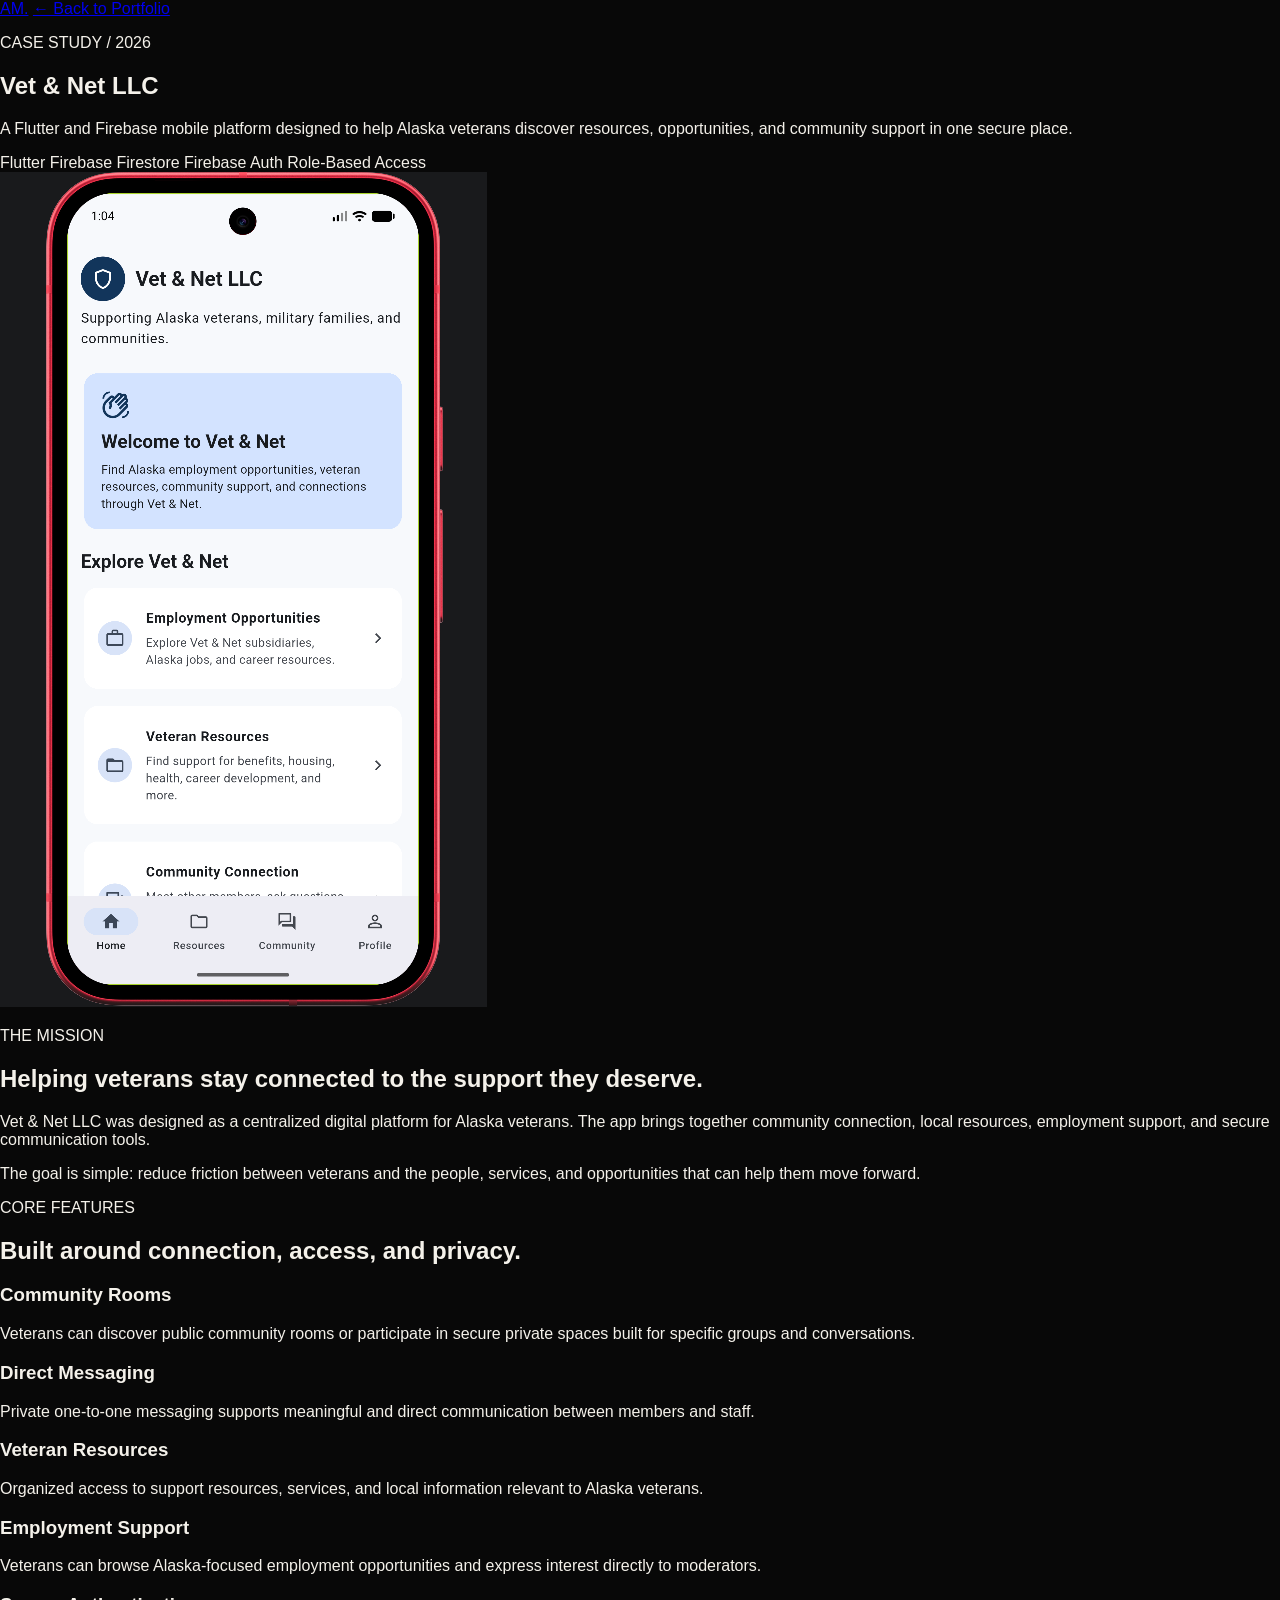
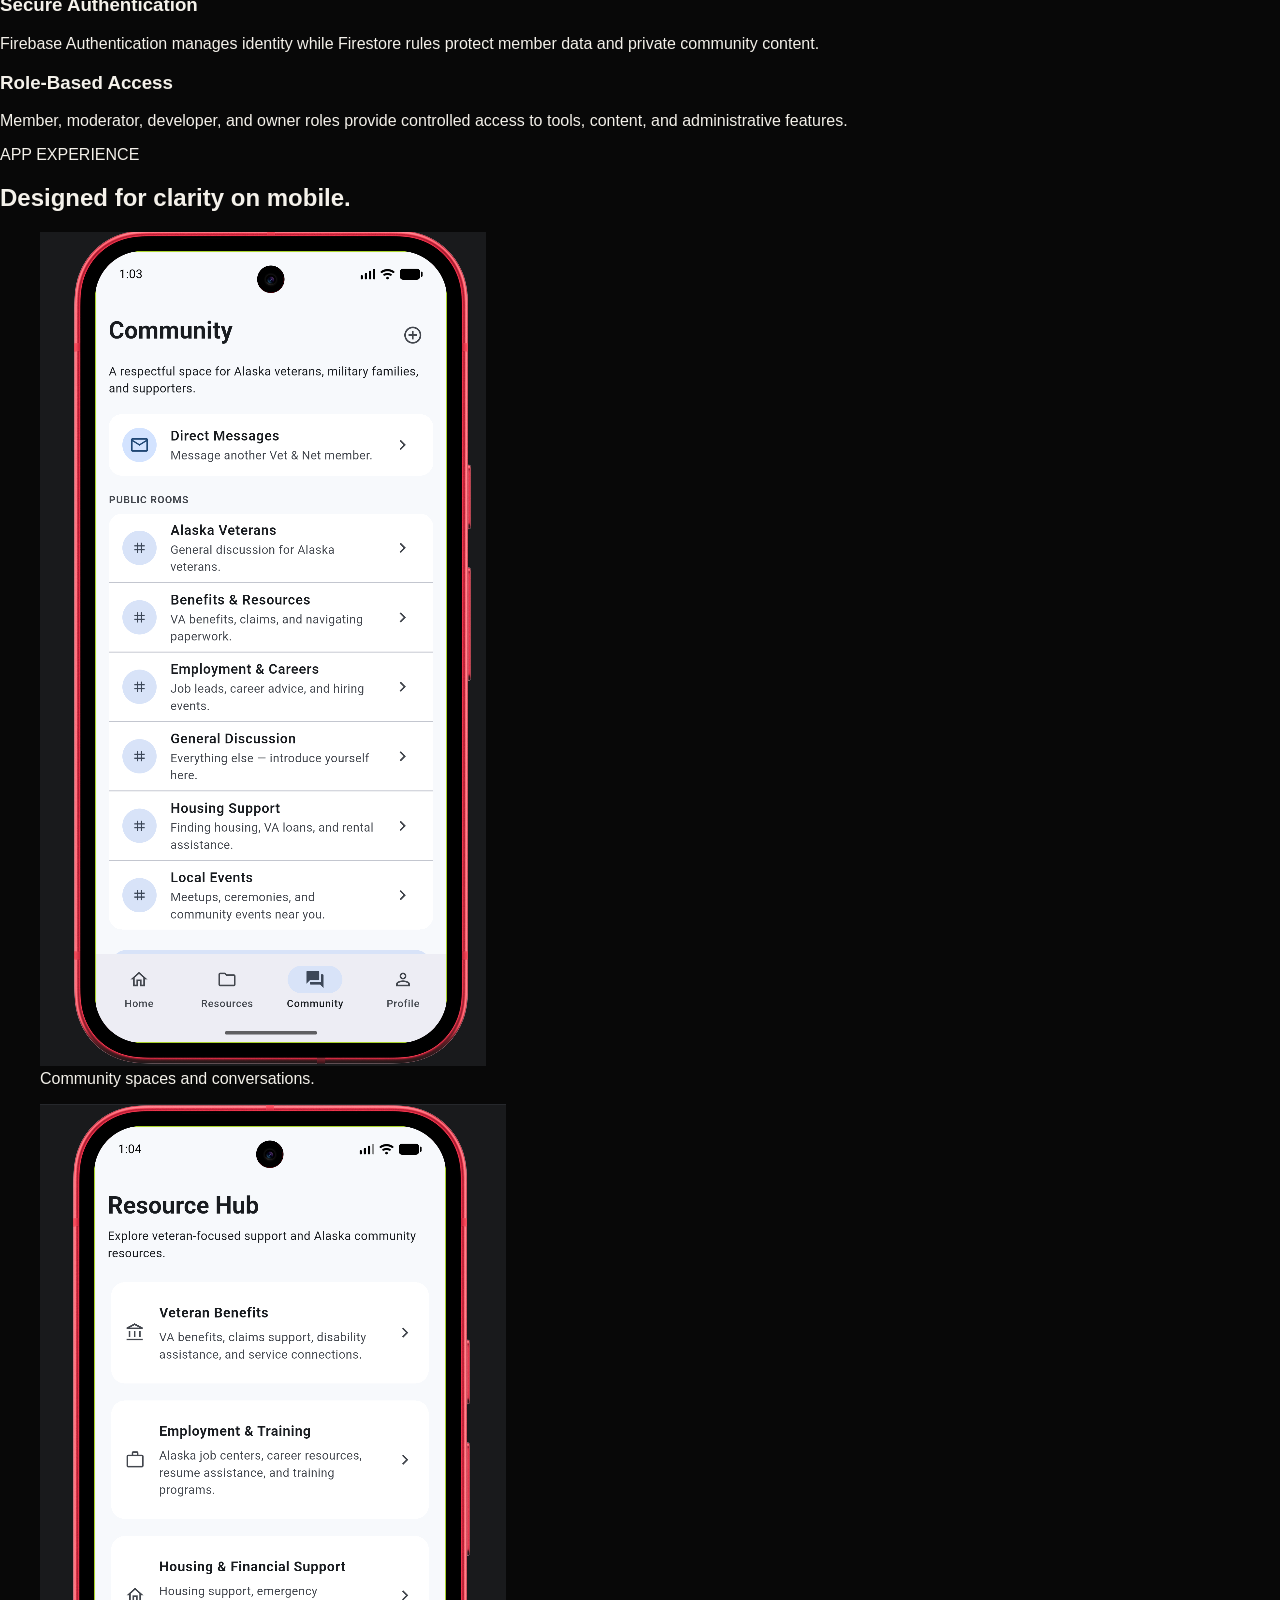
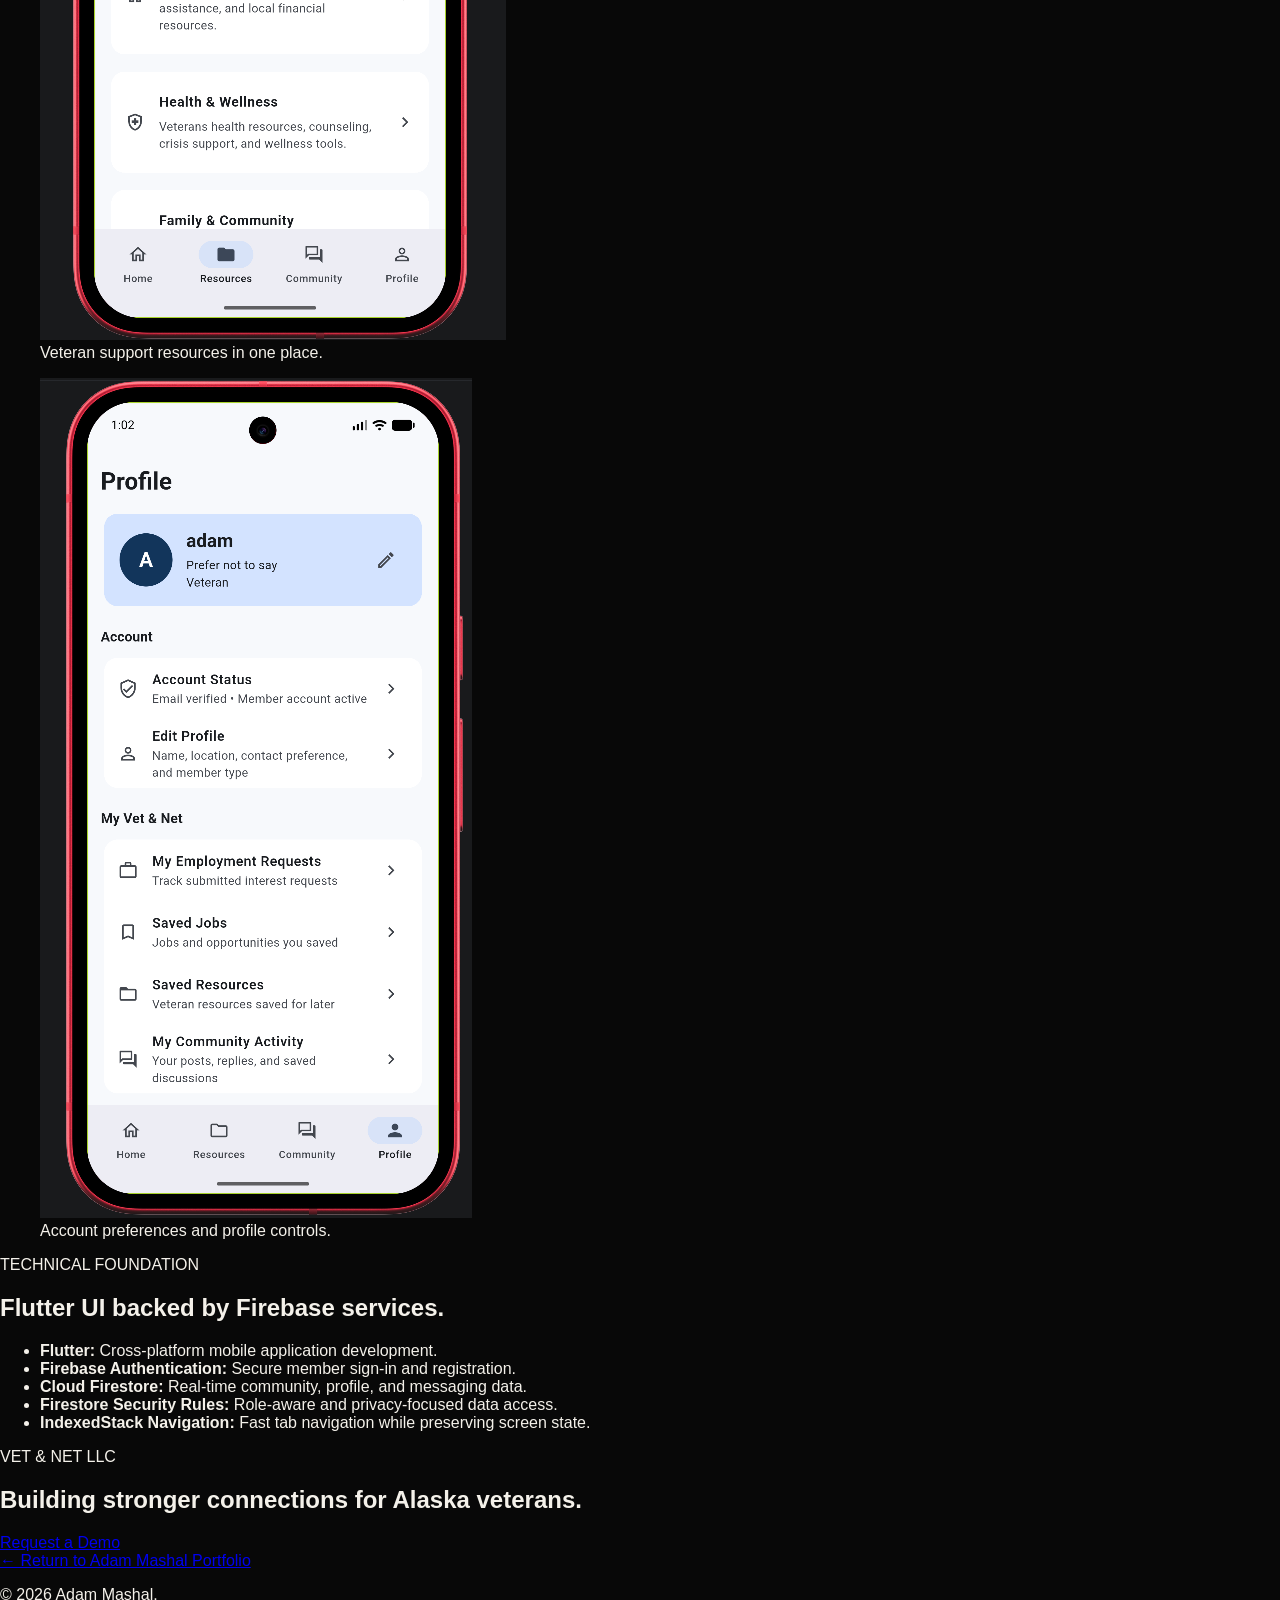
==== vetnet.html @ 18b1cd2c "Add vetnet.html for Vet & Net LLC case study This is a new HTML file for the Vet & Net LLC case stud" ====
<!DOCTYPE html>
<html lang="en">
<head>
  <meta charset="UTF-8" />
  <meta name="viewport" content="width=device-width, initial-scale=1.0" />

  <title>Vet & Net LLC — Adam Mashal</title>
  <meta
    name="description"
    content="Vet and Net LLC case study: a Flutter and Firebase mobile platform for Alaska veterans."
  />

  <link rel="stylesheet" href="style.css" />
</head>

<body>
  <main class="case-study-page">
    <header class="site-header">
      <a class="logo" href="index.html">AM.</a>

      <a class="back-link" href="index.html">← Back to Portfolio</a>
    </header>

    <section class="case-study-hero">
      <div class="case-study-intro">
        <p class="eyebrow">CASE STUDY / 2026</p>

        <h1>Vet &amp; Net LLC</h1>

        <p class="intro">
          A Flutter and Firebase mobile platform designed to help Alaska
          veterans discover resources, opportunities, and community support in
          one secure place.
        </p>

        <div class="tag-list" aria-label="Technology used">
          <span>Flutter</span>
          <span>Firebase</span>
          <span>Firestore</span>
          <span>Firebase Auth</span>
          <span>Role-Based Access</span>
        </div>
      </div>

      <div class="hero-phone-preview">
        <img
          src="assets/vetnet-preview.png"
          alt="Vet and Net mobile application home screen"
        />
      </div>
    </section>

    <section class="case-study-section">
      <p class="eyebrow">THE MISSION</p>

      <h2>Helping veterans stay connected to the support they deserve.</h2>

      <p>
        Vet &amp; Net LLC was designed as a centralized digital platform for
        Alaska veterans. The app brings together community connection, local
        resources, employment support, and secure communication tools.
      </p>

      <p>
        The goal is simple: reduce friction between veterans and the people,
        services, and opportunities that can help them move forward.
      </p>
    </section>

    <section class="case-study-section">
      <p class="eyebrow">CORE FEATURES</p>

      <h2>Built around connection, access, and privacy.</h2>

      <div class="feature-grid">
        <article class="feature-card">
          <h3>Community Rooms</h3>
          <p>
            Veterans can discover public community rooms or participate in
            secure private spaces built for specific groups and conversations.
          </p>
        </article>

        <article class="feature-card">
          <h3>Direct Messaging</h3>
          <p>
            Private one-to-one messaging supports meaningful and direct
            communication between members and staff.
          </p>
        </article>

        <article class="feature-card">
          <h3>Veteran Resources</h3>
          <p>
            Organized access to support resources, services, and local
            information relevant to Alaska veterans.
          </p>
        </article>

        <article class="feature-card">
          <h3>Employment Support</h3>
          <p>
            Veterans can browse Alaska-focused employment opportunities and
            express interest directly to moderators.
          </p>
        </article>

        <article class="feature-card">
          <h3>Secure Authentication</h3>
          <p>
            Firebase Authentication manages identity while Firestore rules
            protect member data and private community content.
          </p>
        </article>

        <article class="feature-card">
          <h3>Role-Based Access</h3>
          <p>
            Member, moderator, developer, and owner roles provide controlled
            access to tools, content, and administrative features.
          </p>
        </article>
      </div>
    </section>

    <section class="case-study-section">
      <p class="eyebrow">APP EXPERIENCE</p>

      <h2>Designed for clarity on mobile.</h2>

      <div class="screen-grid">
        <figure class="screen-card">
          <img
            src="assets/vetnet-community.png"
            alt="Vet and Net community screen"
          />
          <figcaption>Community spaces and conversations.</figcaption>
        </figure>

        <figure class="screen-card">
          <img
            src="assets/vetnet-resources.png"
            alt="Vet and Net resources screen"
          />
          <figcaption>Veteran support resources in one place.</figcaption>
        </figure>

        <figure class="screen-card">
          <img
            src="assets/vetnet-profile.png"
            alt="Vet and Net user profile screen"
          />
          <figcaption>Account preferences and profile controls.</figcaption>
        </figure>
      </div>
    </section>

    <section class="case-study-section technical-section">
      <p class="eyebrow">TECHNICAL FOUNDATION</p>

      <h2>Flutter UI backed by Firebase services.</h2>

      <ul class="technical-list">
        <li><strong>Flutter:</strong> Cross-platform mobile application development.</li>
        <li><strong>Firebase Authentication:</strong> Secure member sign-in and registration.</li>
        <li><strong>Cloud Firestore:</strong> Real-time community, profile, and messaging data.</li>
        <li><strong>Firestore Security Rules:</strong> Role-aware and privacy-focused data access.</li>
        <li><strong>IndexedStack Navigation:</strong> Fast tab navigation while preserving screen state.</li>
      </ul>
    </section>

    <section class="case-study-cta">
      <p class="eyebrow">VET &amp; NET LLC</p>
      <h2>Building stronger connections for Alaska veterans.</h2>

      <!-- Replace this email address with your real email -->
      <a class="button" href="mailto:your-email@example.com?subject=Vet%20%26%20Net%20Demo%20Request">
        Request a Demo
      </a>
    </section>

    <footer>
      <a href="index.html">← Return to Adam Mashal Portfolio</a>
      <p>© 2026 Adam Mashal.</p>
    </footer>
  </main>
</body>
</html>
---- style.css ----
:root {
  --background: #080808;
  --text: #f4f1ea;
  --muted-text: rgba(244, 241, 234, 0.68);
  --line: rgba(244, 241, 234, 0.32);
  --fire: #ff6a00;
}

* {
  box-sizing: border-box;
}

html {
  scroll-behavior: smooth;
}

body {
  margin: 0;
  background: var(--background);
  color: var(--text);
  font-family: "Space Grotesk", sans-serif;
}

.landing-page {
  position: relative;
  min-height: 100svh;
  overflow: hidden;
  display: flex;
  align-items: center;
  justify-content: center;
  isolation: isolate;
}

.flame-video,
.video-overlay,
.grain {
  position: absolute;
  inset: 0;
  width: 100%;
  height: 100%;
}

.flame-video {
  z-index: -3;
  object-fit: cover;
  filter: saturate(1.1) contrast(1.08);
}

.video-overlay {
  z-index: -2;
  background:
    linear-gradient(
      90deg,
      rgba(0, 0, 0, 0.78) 0%,
      rgba(0, 0, 0, 0.26) 50%,
      rgba(0, 0, 0, 0.72) 100%
    ),
    linear-gradient(
      0deg,
      rgba(0, 0, 0, 0.72) 0%,
      rgba(0, 0, 0, 0.08) 55%,
      rgba(0, 0, 0, 0.45) 100%
    );
}

.grain {
  z-index: -1;
  opacity: 0.12;
  pointer-events: none;
  background-image: url("data:image/svg+xml,%3Csvg viewBox='0 0 200 200' xmlns='http://www.w3.org/2000/svg'%3E%3Cfilter id='noiseFilter'%3E%3CfeTurbulence type='fractalNoise' baseFrequency='1.1' numOctaves='4' stitchTiles='stitch'/%3E%3C/filter%3E%3Crect width='100%25' height='100%25' filter='url(%23noiseFilter)' opacity='.7'/%3E%3C/svg%3E");
}

.hero {
  width: min(80%, 1050px);
  text-align: center;
  animation: reveal 1.2s ease both;
}

.hero-label,
.hero-subtitle,
.section-number {
  margin: 0;
  font-size: 0.72rem;
  font-weight: 500;
  letter-spacing: 0.18em;
  text-transform: uppercase;
}

.hero-label {
  margin-bottom: 1.8rem;
  color: var(--muted-text);
}

.hero h1 {
  margin: 0;
  font-size: clamp(4.8rem, 15vw, 13.5rem);
  font-weight: 600;
  line-height: 0.76;
  letter-spacing: -0.1em;
  text-transform: uppercase;
}

.hero h1 span {
  display: block;
}

.hero h1 span:last-child {
  margin-left: 0.16em;
}

.hero-subtitle {
  max-width: 320px;
  margin: 2.5rem auto 0;
  color: var(--muted-text);
  line-height: 1.6;
  letter-spacing: 0.08em;
}

.side-link {
  position: absolute;
  top: 50%;
  z-index: 2;
  color: var(--text);
  text-decoration: none;
  text-transform: uppercase;
  font-size: 0.7rem;
  letter-spacing: 0.22em;
  transition: color 250ms ease, letter-spacing 250ms ease;
}

.side-link:hover {
  color: var(--fire);
  letter-spacing: 0.32em;
}

.side-link-left {
  left: 2.2rem;
  transform: translateY(-50%) rotate(-90deg);
}

.side-link-right {
  right: 2.2rem;
  transform: translateY(-50%) rotate(90deg);
}

.social-links {
  position: absolute;
  bottom: 2rem;
  left: 2.2rem;
  display: flex;
  gap: 1.25rem;
}

.social-links a {
  color: var(--muted-text);
  font-size: 0.68rem;
  letter-spacing: 0.1em;
  text-decoration: none;
  text-transform: uppercase;
  transition: color 250ms ease;
}

.social-links a:hover {
  color: var(--fire);
}

.scroll-indicator {
  position: absolute;
  right: 2.2rem;
  bottom: 2rem;
  display: flex;
  align-items: center;
  gap: 0.6rem;
  color: var(--muted-text);
  font-size: 0.65rem;
  letter-spacing: 0.14em;
  text-transform: uppercase;
}

.scroll-indicator span {
  width: 2.8rem;
  height: 1px;
  background: var(--text);
  animation: pulse 1.8s ease-in-out infinite;
}

.content-section {
  min-height: 100svh;
  padding: 8rem clamp(1.5rem, 8vw, 8rem);
  background: var(--background);
}

.section-number {
  color: var(--fire);
}

.content-section h2 {
  margin: 1.2rem 0 4rem;
  font-size: clamp(3rem, 7vw, 7.5rem);
  font-weight: 500;
  letter-spacing: -0.08em;
  line-height: 0.9;
}

.project-grid {
  display: grid;
  grid-template-columns: repeat(3, 1fr);
  border-top: 1px solid var(--line);
}

.project-card {
  min-height: 310px;
  padding: 1.5rem;
  border-right: 1px solid var(--line);
  border-bottom: 1px solid var(--line);
  cursor: pointer;
  transition: background 250ms ease, color 250ms ease;
}

.project-card:first-child {
  border-left: 1px solid var(--line);
}

.project-card:hover {
  background: var(--fire);
  color: #080808;
}

.project-card p,
.project-card span {
  color: var(--muted-text);
  font-size: 0.72rem;
  letter-spacing: 0.1em;
  text-transform: uppercase;
}

.project-card:hover p,
.project-card:hover span {
  color: #080808;
}

.project-card h3 {
  margin-top: 8rem;
  font-size: 1.8rem;
  font-weight: 500;
  letter-spacing: -0.05em;
}

.contact-section {
  border-top: 1px solid var(--line);
}

.email-link {
  display: inline-block;
  color: var(--text);
  font-size: clamp(1.3rem, 3vw, 3rem);
  text-decoration: none;
  border-bottom: 1px solid var(--fire);
  transition: color 250ms ease;
}

.email-link:hover {
  color: var(--fire);
}

@keyframes reveal {
  from {
    opacity: 0;
    transform: translateY(20px);
  }

  to {
    opacity: 1;
    transform: translateY(0);
  }
}

@keyframes pulse {
  0%,
  100% {
    opacity: 0.35;
    transform: scaleX(0.7);
    transform-origin: right;
  }

  50% {
    opacity: 1;
    transform: scaleX(1);
    transform-origin: right;
  }
}

@media (max-width: 700px) {
  .side-link-left {
    left: 0.8rem;
  }

  .side-link-right {
    right: 0.8rem;
  }

  .social-links {
    bottom: 1.2rem;
    left: 1.2rem;
    gap: 0.8rem;
  }

  .scroll-indicator {
    display: none;
  }

  .project-grid {
    grid-template-columns: 1fr;
  }

  .project-card,
  .project-card:first-child {
    border-left: 1px solid var(--line);
  }

  .project-card {
    min-height: 210px;
  }

  .project-card h3 {
    margin-top: 4rem;
  }
}

@media (prefers-reduced-motion: reduce) {
  *,
  *::before,
  *::after {
    animation-duration: 0.01ms !important;
    animation-iteration-count: 1 !important;
    scroll-behavior: auto !important;
  }
}
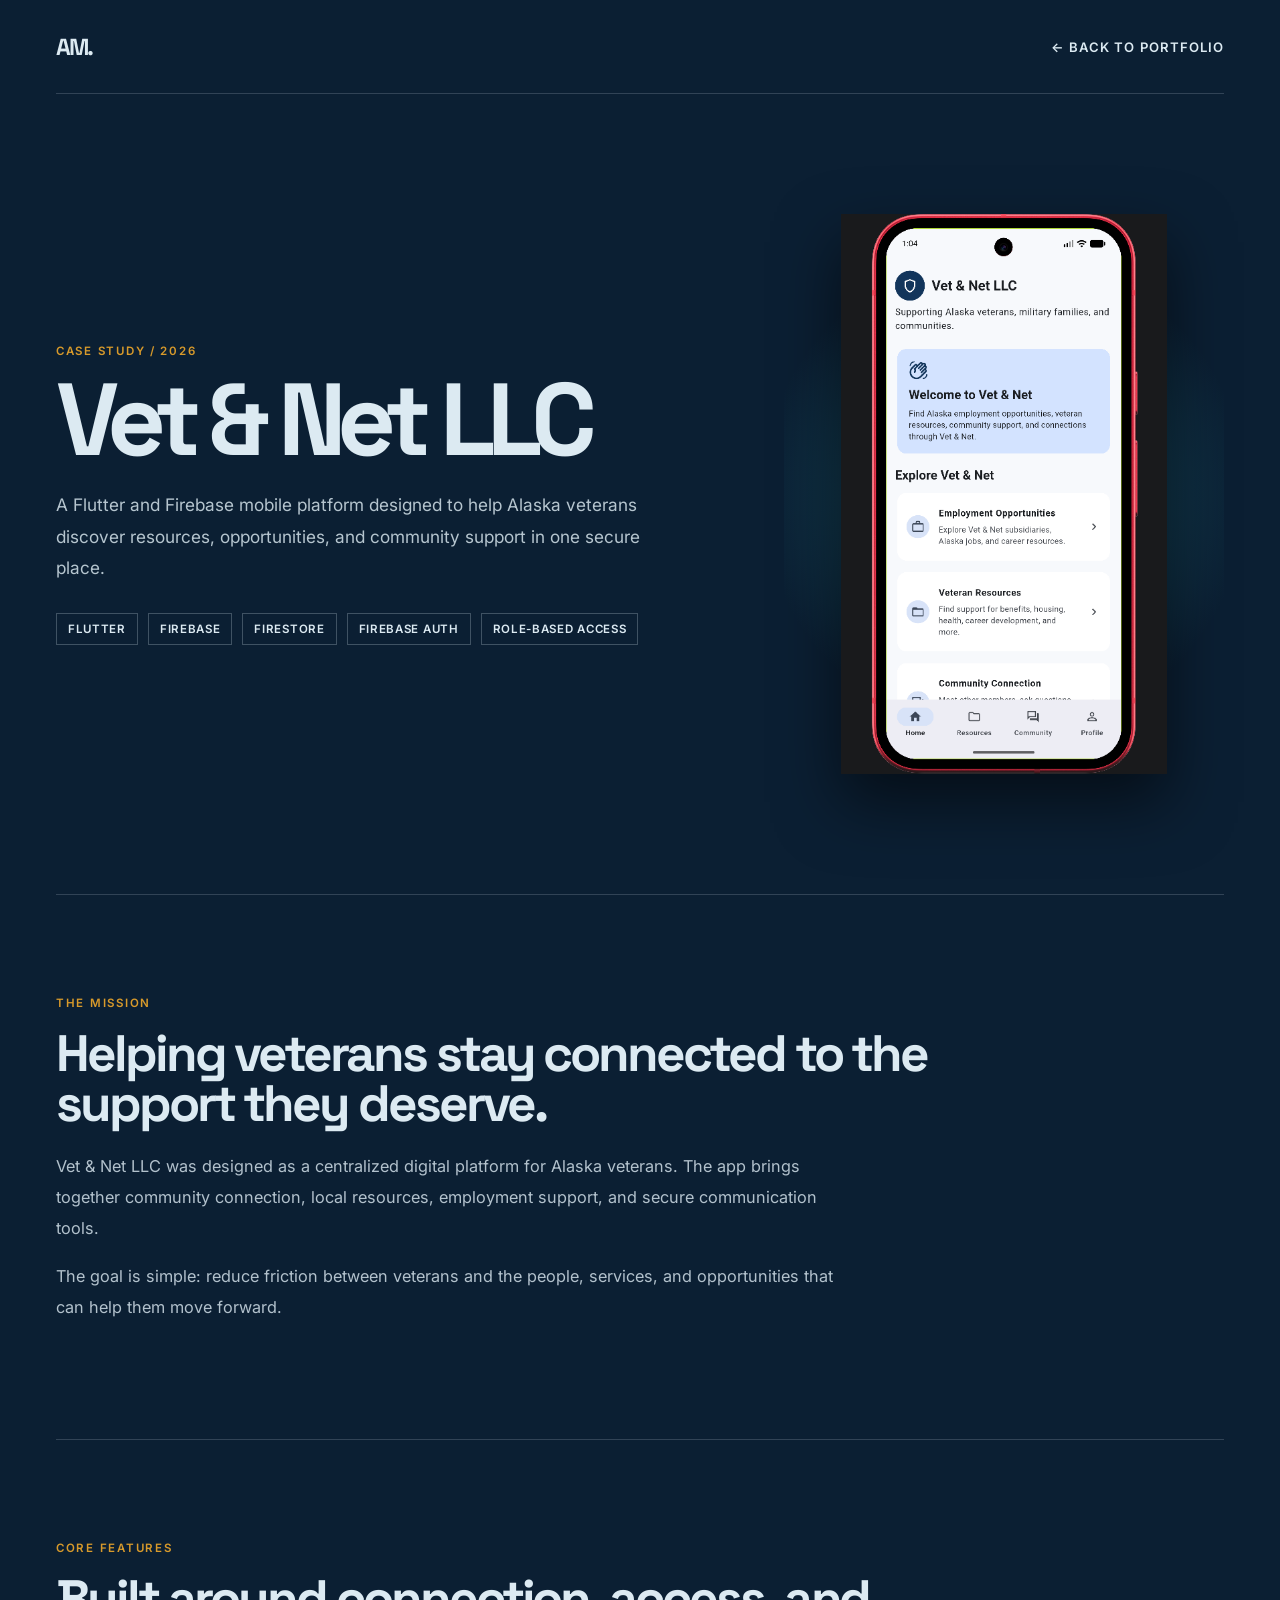
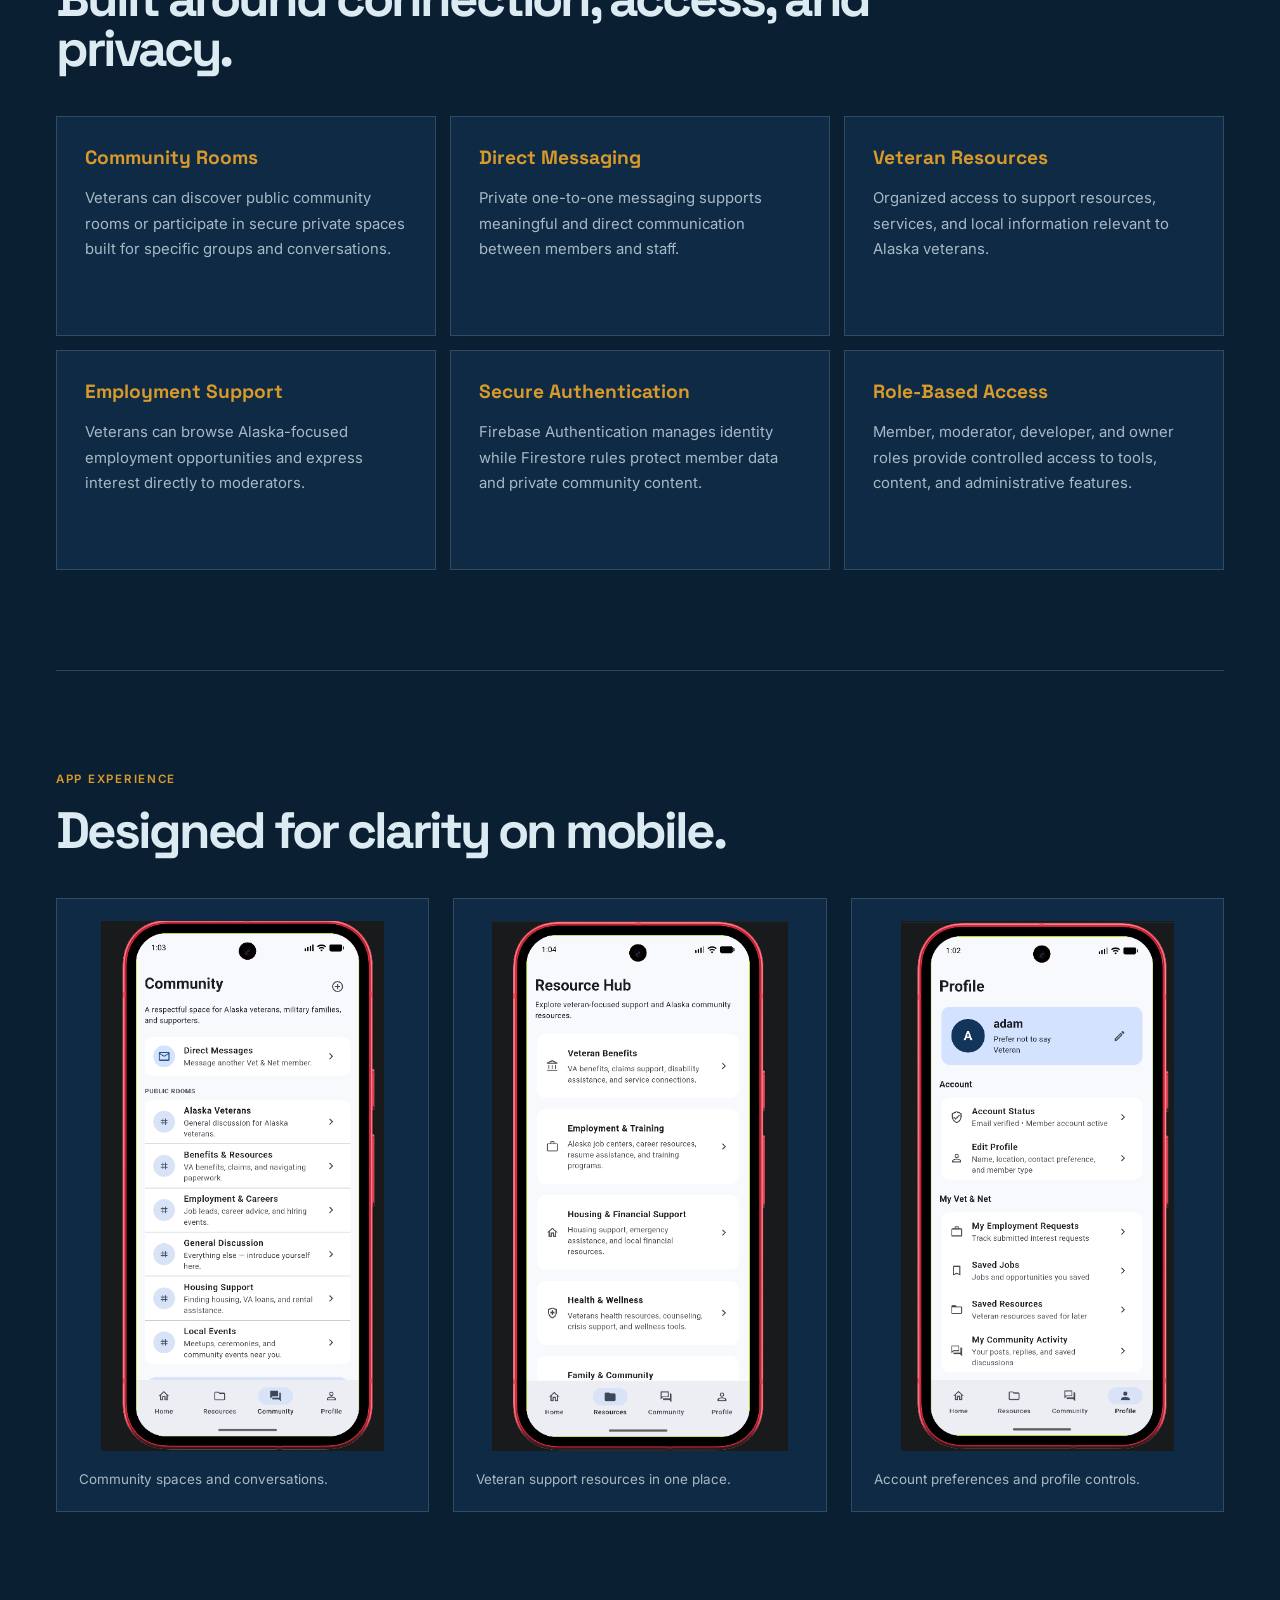
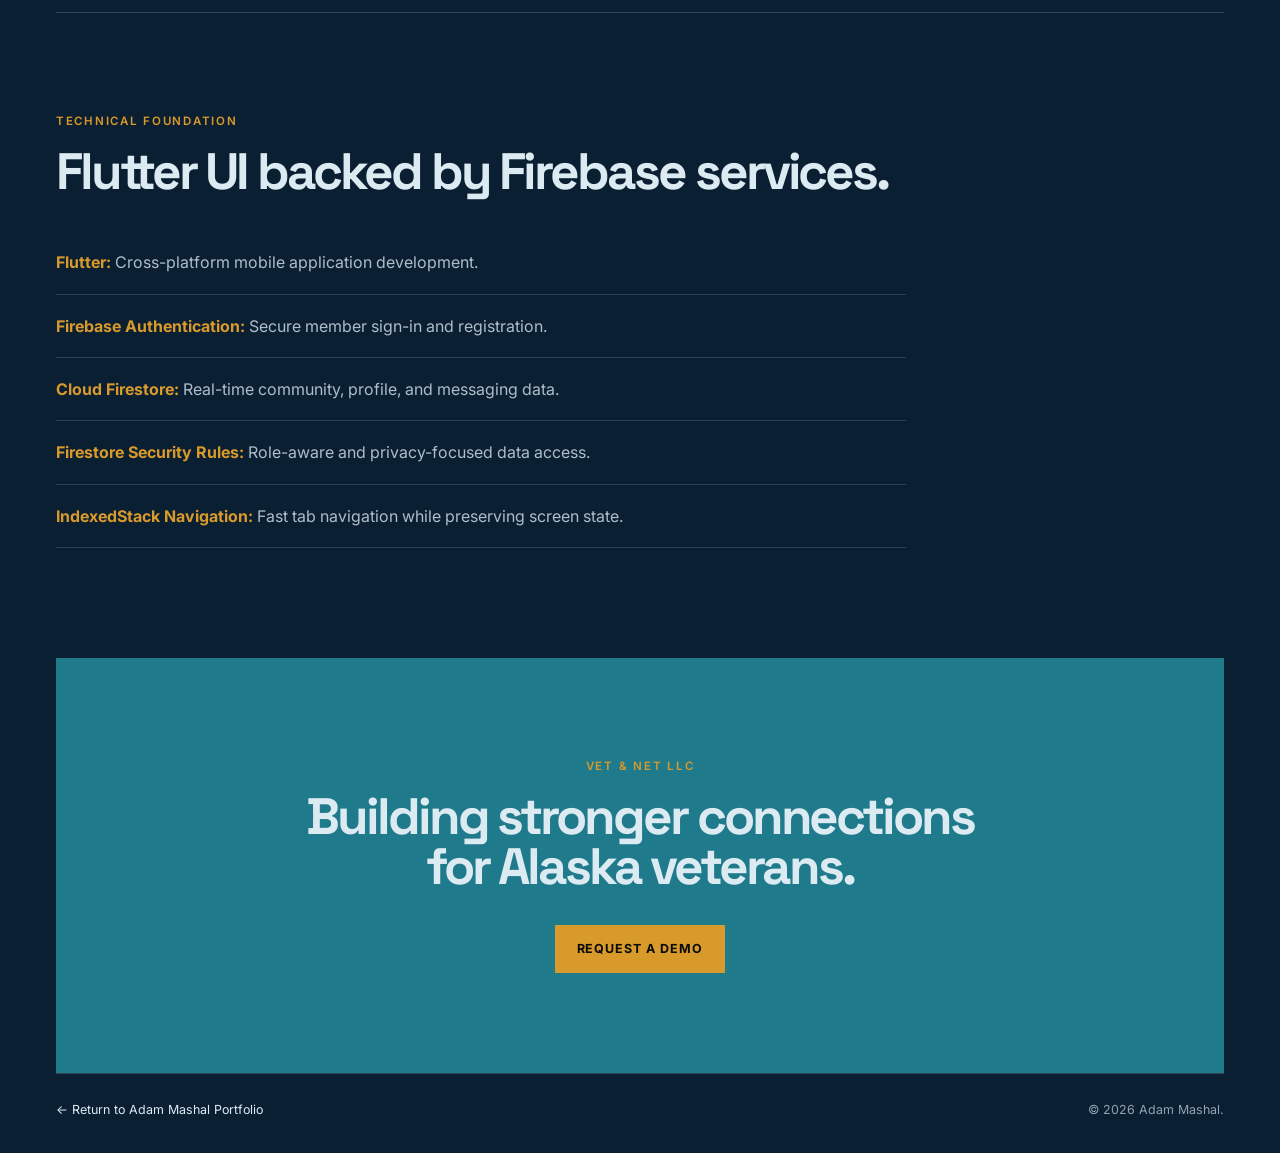
==== commit 4cc62a13: "Update stylesheet link with cache-busting query" ====
--- a/vetnet.html
+++ b/vetnet.html
@@ -10,7 +10,7 @@
     content="Vet and Net LLC case study: a Flutter and Firebase mobile platform for Alaska veterans."
   />
 
-  <link rel="stylesheet" href="style.css" />
+<link rel="stylesheet" href="./style.css?v=3" />
 </head>
 
 <body>
--- a/style.css
+++ b/style.css
@@ -1,9 +1,20 @@
+@import url("https://fonts.googleapis.com/css2?family=Space+Grotesk:wght@400;500;600;700&family=Inter:wght@400;500;600&display=swap");
+
 :root {
-  --background: #080808;
-  --text: #f4f1ea;
-  --muted-text: rgba(244, 241, 234, 0.68);
-  --line: rgba(244, 241, 234, 0.32);
-  --fire: #ff6a00;
+  --black: #070707;
+  --charcoal: #111111;
+  --panel: rgba(18, 18, 18, 0.8);
+  --white: #f4f1eb;
+  --muted: #aea9a1;
+  --orange: #ed741d;
+  --amber: #ffad42;
+  --line: rgba(255, 255, 255, 0.15);
+
+  --navy: #0b1f33;
+  --blue: #163b5c;
+  --teal: #1f7a8c;
+  --sky: #dceaf2;
+  --gold: #d89a2b;
 }
 
 * {
@@ -12,327 +23,712 @@
 
 html {
   scroll-behavior: smooth;
+  background: var(--black);
 }
 
 body {
   margin: 0;
-  background: var(--background);
-  color: var(--text);
+  min-width: 320px;
+  color: var(--white);
+  background: var(--black);
+  font-family: "Inter", Arial, sans-serif;
+  overflow-x: hidden;
+}
+
+img {
+  display: block;
+  max-width: 100%;
+}
+
+/* =========================================================
+   PORTFOLIO BACKGROUND VIDEO
+   ========================================================= */
+
+.background-video {
+  position: fixed;
+  z-index: -3;
+  top: 0;
+  left: 0;
+
+  width: 100vw;
+  height: 100vh;
+
+  object-fit: cover;
+  object-position: center;
+  pointer-events: none;
+}
+
+.background-overlay {
+  position: fixed;
+  z-index: -2;
+  inset: 0;
+
+  background:
+    radial-gradient(
+      circle at 70% 35%,
+      rgba(175, 54, 8, 0.22) 0%,
+      rgba(0, 0, 0, 0.24) 38%,
+      rgba(0, 0, 0, 0.84) 100%
+    ),
+    rgba(0, 0, 0, 0.5);
+
+  pointer-events: none;
+}
+
+/* Adds a subtle grain-like visual layer */
+.background-overlay::after {
+  content: "";
+  position: absolute;
+  inset: 0;
+  opacity: 0.08;
+  pointer-events: none;
+  background-image:
+    repeating-radial-gradient(
+      circle at 0 0,
+      rgba(255, 255, 255, 0.8) 0,
+      rgba(255, 255, 255, 0.8) 1px,
+      transparent 1px,
+      transparent 3px
+    );
+  background-size: 4px 4px;
+}
+
+/* =========================================================
+   SHARED LAYOUT
+   ========================================================= */
+
+.portfolio-page,
+.case-study-page {
+  position: relative;
+  z-index: 1;
+  width: min(1400px, 100%);
+  margin: 0 auto;
+  padding: 0 56px;
+}
+
+.site-header {
+  display: flex;
+  align-items: center;
+  justify-content: space-between;
+  min-height: 94px;
+  border-bottom: 1px solid var(--line);
+}
+
+.logo {
+  color: var(--white);
   font-family: "Space Grotesk", sans-serif;
-}
-
-.landing-page {
-  position: relative;
-  min-height: 100svh;
-  overflow: hidden;
-  display: flex;
+  font-size: 1.45rem;
+  font-weight: 700;
+  letter-spacing: -0.08em;
+  text-decoration: none;
+}
+
+.site-header nav {
+  display: flex;
+  gap: 28px;
+}
+
+.site-header nav a,
+.back-link {
+  color: var(--white);
+  font-size: 0.82rem;
+  font-weight: 600;
+  letter-spacing: 0.08em;
+  text-decoration: none;
+  text-transform: uppercase;
+  transition: color 180ms ease;
+}
+
+.site-header nav a:hover,
+.back-link:hover {
+  color: var(--orange);
+}
+
+.eyebrow {
+  margin: 0 0 18px;
+  color: var(--amber);
+  font-size: 0.72rem;
+  font-weight: 600;
+  letter-spacing: 0.15em;
+  line-height: 1.4;
+  text-transform: uppercase;
+}
+
+h1,
+h2,
+h3 {
+  margin-top: 0;
+  font-family: "Space Grotesk", Arial, sans-serif;
+}
+
+h2 {
+  margin-bottom: 22px;
+  font-size: clamp(2rem, 4vw, 4rem);
+  letter-spacing: -0.06em;
+  line-height: 0.98;
+}
+
+.button {
+  display: inline-flex;
   align-items: center;
   justify-content: center;
-  isolation: isolate;
-}
-
-.flame-video,
-.video-overlay,
-.grain {
-  position: absolute;
-  inset: 0;
-  width: 100%;
-  height: 100%;
-}
-
-.flame-video {
-  z-index: -3;
-  object-fit: cover;
-  filter: saturate(1.1) contrast(1.08);
-}
-
-.video-overlay {
-  z-index: -2;
-  background:
-    linear-gradient(
-      90deg,
-      rgba(0, 0, 0, 0.78) 0%,
-      rgba(0, 0, 0, 0.26) 50%,
-      rgba(0, 0, 0, 0.72) 100%
-    ),
-    linear-gradient(
-      0deg,
-      rgba(0, 0, 0, 0.72) 0%,
-      rgba(0, 0, 0, 0.08) 55%,
-      rgba(0, 0, 0, 0.45) 100%
-    );
-}
-
-.grain {
-  z-index: -1;
-  opacity: 0.12;
-  pointer-events: none;
-  background-image: url("data:image/svg+xml,%3Csvg viewBox='0 0 200 200' xmlns='http://www.w3.org/2000/svg'%3E%3Cfilter id='noiseFilter'%3E%3CfeTurbulence type='fractalNoise' baseFrequency='1.1' numOctaves='4' stitchTiles='stitch'/%3E%3C/filter%3E%3Crect width='100%25' height='100%25' filter='url(%23noiseFilter)' opacity='.7'/%3E%3C/svg%3E");
-}
-
-.hero {
-  width: min(80%, 1050px);
-  text-align: center;
-  animation: reveal 1.2s ease both;
-}
-
-.hero-label,
-.hero-subtitle,
-.section-number {
-  margin: 0;
-  font-size: 0.72rem;
-  font-weight: 500;
-  letter-spacing: 0.18em;
-  text-transform: uppercase;
-}
-
-.hero-label {
-  margin-bottom: 1.8rem;
-  color: var(--muted-text);
-}
-
-.hero h1 {
-  margin: 0;
-  font-size: clamp(4.8rem, 15vw, 13.5rem);
-  font-weight: 600;
-  line-height: 0.76;
-  letter-spacing: -0.1em;
-  text-transform: uppercase;
-}
-
-.hero h1 span {
-  display: block;
-}
-
-.hero h1 span:last-child {
-  margin-left: 0.16em;
-}
-
-.hero-subtitle {
-  max-width: 320px;
-  margin: 2.5rem auto 0;
-  color: var(--muted-text);
-  line-height: 1.6;
+  min-height: 48px;
+  padding: 14px 21px;
+  border: 1px solid var(--orange);
+  color: #0a0a0a;
+  background: var(--orange);
+  font-size: 0.78rem;
+  font-weight: 700;
   letter-spacing: 0.08em;
-}
-
-.side-link {
-  position: absolute;
-  top: 50%;
-  z-index: 2;
-  color: var(--text);
   text-decoration: none;
   text-transform: uppercase;
-  font-size: 0.7rem;
-  letter-spacing: 0.22em;
-  transition: color 250ms ease, letter-spacing 250ms ease;
-}
-
-.side-link:hover {
-  color: var(--fire);
-  letter-spacing: 0.32em;
-}
-
-.side-link-left {
-  left: 2.2rem;
-  transform: translateY(-50%) rotate(-90deg);
-}
-
-.side-link-right {
-  right: 2.2rem;
-  transform: translateY(-50%) rotate(90deg);
+  transition:
+    background 180ms ease,
+    color 180ms ease,
+    transform 180ms ease;
+}
+
+.button:hover {
+  color: var(--white);
+  background: transparent;
+  transform: translateY(-2px);
+}
+
+.text-link {
+  display: inline-block;
+  margin-top: 12px;
+  color: var(--amber);
+  font-size: 0.85rem;
+  font-weight: 700;
+  letter-spacing: 0.04em;
+  text-decoration: none;
+}
+
+.text-link:hover {
+  color: var(--white);
+}
+
+/* =========================================================
+   INDEX / PORTFOLIO PAGE
+   ========================================================= */
+
+.hero {
+  display: flex;
+  flex-direction: column;
+  align-items: flex-start;
+  justify-content: center;
+  min-height: calc(100vh - 94px);
+  padding: 80px 0 100px;
+}
+
+.hero h1 {
+  max-width: 100%;
+  margin: 0;
+  color: var(--white);
+  font-size: clamp(4.6rem, 13vw, 12rem);
+  font-weight: 700;
+  letter-spacing: -0.1em;
+  line-height: 0.77;
+  text-transform: uppercase;
+}
+
+.hero-copy {
+  max-width: 505px;
+  margin: 42px 0 28px;
+  color: #e2ddd5;
+  font-size: clamp(1rem, 1.5vw, 1.15rem);
+  line-height: 1.75;
+}
+
+.work-section,
+.contact-section {
+  padding: 120px 0;
+  border-top: 1px solid var(--line);
+}
+
+.section-heading {
+  display: flex;
+  align-items: end;
+  justify-content: space-between;
+  gap: 24px;
+  margin-bottom: 42px;
+}
+
+.section-heading h2 {
+  margin: 0;
+}
+
+.project-card {
+  display: grid;
+  grid-template-columns: minmax(280px, 1.15fr) minmax(260px, 0.85fr);
+  overflow: hidden;
+  border: 1px solid var(--line);
+  background: rgba(7, 7, 7, 0.64);
+  backdrop-filter: blur(8px);
+}
+
+.project-image-wrap {
+  display: flex;
+  align-items: center;
+  justify-content: center;
+  min-height: 510px;
+  padding: 42px;
+  overflow: hidden;
+  background:
+    radial-gradient(circle at center, rgba(216, 154, 43, 0.24), transparent 65%),
+    #101010;
+}
+
+.project-image {
+  width: auto;
+  max-width: 100%;
+  max-height: 430px;
+  object-fit: contain;
+  filter: drop-shadow(0 20px 30px rgba(0, 0, 0, 0.65));
+  transition: transform 300ms ease;
+}
+
+.project-card:hover .project-image {
+  transform: scale(1.035);
+}
+
+.project-content {
+  display: flex;
+  flex-direction: column;
+  justify-content: center;
+  padding: 56px;
+}
+
+.project-content h3 {
+  margin-bottom: 18px;
+  font-size: clamp(2rem, 3.5vw, 3.7rem);
+  letter-spacing: -0.06em;
+  line-height: 0.98;
+}
+
+.project-content p:not(.eyebrow) {
+  max-width: 470px;
+  margin: 0;
+  color: var(--muted);
+  line-height: 1.8;
+}
+
+.contact-section {
+  text-align: center;
+}
+
+.contact-section h2 {
+  margin-bottom: 24px;
+}
+
+.contact-email {
+  color: var(--white);
+  font-family: "Space Grotesk", sans-serif;
+  font-size: clamp(1.3rem, 3vw, 2.6rem);
+  font-weight: 600;
+  letter-spacing: -0.05em;
+  text-decoration: none;
+  overflow-wrap: anywhere;
+}
+
+.contact-email:hover {
+  color: var(--orange);
 }
 
 .social-links {
-  position: absolute;
-  bottom: 2rem;
-  left: 2.2rem;
-  display: flex;
-  gap: 1.25rem;
+  display: flex;
+  justify-content: center;
+  gap: 22px;
+  margin-top: 34px;
 }
 
 .social-links a {
-  color: var(--muted-text);
-  font-size: 0.68rem;
-  letter-spacing: 0.1em;
+  color: var(--muted);
+  font-size: 0.8rem;
+  font-weight: 600;
+  letter-spacing: 0.08em;
   text-decoration: none;
   text-transform: uppercase;
-  transition: color 250ms ease;
 }
 
 .social-links a:hover {
-  color: var(--fire);
-}
-
-.scroll-indicator {
-  position: absolute;
-  right: 2.2rem;
-  bottom: 2rem;
+  color: var(--white);
+}
+
+footer {
   display: flex;
   align-items: center;
-  gap: 0.6rem;
-  color: var(--muted-text);
-  font-size: 0.65rem;
-  letter-spacing: 0.14em;
+  justify-content: space-between;
+  gap: 20px;
+  padding: 28px 0 36px;
+  border-top: 1px solid var(--line);
+  color: var(--muted);
+  font-size: 0.78rem;
+}
+
+footer p {
+  margin: 0;
+}
+
+footer a {
+  color: var(--white);
+  font-size: 0.78rem;
+  text-decoration: none;
+}
+
+footer a:hover {
+  color: var(--orange);
+}
+
+/* =========================================================
+   VET & NET CASE STUDY PAGE
+   ========================================================= */
+
+.case-study-page {
+  background: var(--navy);
+}
+
+.case-study-page .site-header {
+  border-color: rgba(220, 234, 242, 0.18);
+}
+
+.case-study-page .logo,
+.case-study-page .back-link {
+  color: var(--sky);
+}
+
+.case-study-page .back-link:hover {
+  color: var(--gold);
+}
+
+.case-study-hero {
+  display: grid;
+  grid-template-columns: 1fr minmax(280px, 440px);
+  align-items: center;
+  gap: 80px;
+  min-height: 680px;
+  padding: 90px 0;
+}
+
+.case-study-page .eyebrow {
+  color: var(--gold);
+}
+
+.case-study-hero h1 {
+  margin-bottom: 26px;
+  color: var(--sky);
+  font-size: clamp(3.5rem, 8vw, 7.5rem);
+  letter-spacing: -0.09em;
+  line-height: 0.84;
+}
+
+.intro {
+  max-width: 630px;
+  margin: 0;
+  color: rgba(220, 234, 242, 0.82);
+  font-size: 1.08rem;
+  line-height: 1.8;
+}
+
+.tag-list {
+  display: flex;
+  flex-wrap: wrap;
+  gap: 10px;
+  margin-top: 30px;
+}
+
+.tag-list span {
+  padding: 8px 11px;
+  border: 1px solid rgba(220, 234, 242, 0.25);
+  color: var(--sky);
+  font-size: 0.72rem;
+  font-weight: 600;
+  letter-spacing: 0.06em;
   text-transform: uppercase;
 }
 
-.scroll-indicator span {
-  width: 2.8rem;
-  height: 1px;
-  background: var(--text);
-  animation: pulse 1.8s ease-in-out infinite;
-}
-
-.content-section {
-  min-height: 100svh;
-  padding: 8rem clamp(1.5rem, 8vw, 8rem);
-  background: var(--background);
-}
-
-.section-number {
-  color: var(--fire);
-}
-
-.content-section h2 {
-  margin: 1.2rem 0 4rem;
-  font-size: clamp(3rem, 7vw, 7.5rem);
-  font-weight: 500;
-  letter-spacing: -0.08em;
-  line-height: 0.9;
-}
-
-.project-grid {
+.hero-phone-preview {
+  display: flex;
+  align-items: center;
+  justify-content: center;
+  min-height: 510px;
+  padding: 30px;
+  background:
+    radial-gradient(circle, rgba(31, 122, 140, 0.65), transparent 64%);
+}
+
+.hero-phone-preview img {
+  max-height: 560px;
+  width: auto;
+  filter: drop-shadow(0 28px 32px rgba(0, 0, 0, 0.55));
+}
+
+.case-study-section {
+  padding: 100px 0;
+  border-top: 1px solid rgba(220, 234, 242, 0.18);
+}
+
+.case-study-section > p:not(.eyebrow) {
+  max-width: 780px;
+  color: rgba(220, 234, 242, 0.8);
+  font-size: 1.02rem;
+  line-height: 1.9;
+}
+
+.case-study-section h2 {
+  max-width: 900px;
+  color: var(--sky);
+}
+
+.feature-grid {
   display: grid;
   grid-template-columns: repeat(3, 1fr);
-  border-top: 1px solid var(--line);
-}
-
-.project-card {
-  min-height: 310px;
-  padding: 1.5rem;
-  border-right: 1px solid var(--line);
-  border-bottom: 1px solid var(--line);
-  cursor: pointer;
-  transition: background 250ms ease, color 250ms ease;
-}
-
-.project-card:first-child {
-  border-left: 1px solid var(--line);
-}
-
-.project-card:hover {
-  background: var(--fire);
-  color: #080808;
-}
-
-.project-card p,
-.project-card span {
-  color: var(--muted-text);
-  font-size: 0.72rem;
-  letter-spacing: 0.1em;
-  text-transform: uppercase;
-}
-
-.project-card:hover p,
-.project-card:hover span {
-  color: #080808;
-}
-
-.project-card h3 {
-  margin-top: 8rem;
-  font-size: 1.8rem;
-  font-weight: 500;
-  letter-spacing: -0.05em;
-}
-
-.contact-section {
-  border-top: 1px solid var(--line);
-}
-
-.email-link {
-  display: inline-block;
-  color: var(--text);
-  font-size: clamp(1.3rem, 3vw, 3rem);
-  text-decoration: none;
-  border-bottom: 1px solid var(--fire);
-  transition: color 250ms ease;
-}
-
-.email-link:hover {
-  color: var(--fire);
-}
-
-@keyframes reveal {
-  from {
-    opacity: 0;
-    transform: translateY(20px);
-  }
-
-  to {
-    opacity: 1;
-    transform: translateY(0);
-  }
-}
-
-@keyframes pulse {
-  0%,
-  100% {
-    opacity: 0.35;
-    transform: scaleX(0.7);
-    transform-origin: right;
-  }
-
-  50% {
-    opacity: 1;
-    transform: scaleX(1);
-    transform-origin: right;
-  }
-}
-
-@media (max-width: 700px) {
-  .side-link-left {
-    left: 0.8rem;
-  }
-
-  .side-link-right {
-    right: 0.8rem;
-  }
-
-  .social-links {
-    bottom: 1.2rem;
-    left: 1.2rem;
-    gap: 0.8rem;
-  }
-
-  .scroll-indicator {
-    display: none;
-  }
-
-  .project-grid {
+  gap: 14px;
+  margin-top: 42px;
+}
+
+.feature-card {
+  min-height: 220px;
+  padding: 28px;
+  border: 1px solid rgba(220, 234, 242, 0.17);
+  background: rgba(22, 59, 92, 0.42);
+}
+
+.feature-card h3 {
+  margin-bottom: 16px;
+  color: var(--gold);
+  font-size: 1.2rem;
+}
+
+.feature-card p {
+  margin: 0;
+  color: rgba(220, 234, 242, 0.75);
+  font-size: 0.93rem;
+  line-height: 1.7;
+}
+
+.screen-grid {
+  display: grid;
+  grid-template-columns: repeat(3, 1fr);
+  align-items: start;
+  gap: 24px;
+  margin-top: 42px;
+}
+
+.screen-card {
+  margin: 0;
+  padding: 22px;
+  border: 1px solid rgba(220, 234, 242, 0.17);
+  background: rgba(22, 59, 92, 0.42);
+}
+
+.screen-card img {
+  width: 100%;
+  max-height: 530px;
+  margin: 0 auto;
+  object-fit: contain;
+}
+
+.screen-card figcaption {
+  margin-top: 18px;
+  color: rgba(220, 234, 242, 0.75);
+  font-size: 0.84rem;
+  line-height: 1.5;
+}
+
+.technical-section {
+  padding-bottom: 110px;
+}
+
+.technical-list {
+  max-width: 850px;
+  margin: 34px 0 0;
+  padding: 0;
+  list-style: none;
+}
+
+.technical-list li {
+  padding: 18px 0;
+  border-bottom: 1px solid rgba(220, 234, 242, 0.16);
+  color: rgba(220, 234, 242, 0.78);
+  line-height: 1.65;
+}
+
+.technical-list strong {
+  color: var(--gold);
+}
+
+.case-study-cta {
+  padding: 100px 40px;
+  text-align: center;
+  background: var(--teal);
+}
+
+.case-study-cta h2 {
+  max-width: 720px;
+  margin-right: auto;
+  margin-bottom: 32px;
+  margin-left: auto;
+  color: var(--sky);
+}
+
+.case-study-cta .button {
+  border-color: var(--gold);
+  background: var(--gold);
+}
+
+.case-study-cta .button:hover {
+  color: var(--sky);
+  background: transparent;
+}
+
+.case-study-page footer {
+  border-color: rgba(220, 234, 242, 0.18);
+  color: rgba(220, 234, 242, 0.65);
+}
+
+.case-study-page footer a {
+  color: var(--sky);
+}
+
+/* =========================================================
+   TABLET AND MOBILE
+   ========================================================= */
+
+@media (max-width: 900px) {
+  .portfolio-page,
+  .case-study-page {
+    padding: 0 28px;
+  }
+
+  .project-card,
+  .case-study-hero {
     grid-template-columns: 1fr;
   }
 
-  .project-card,
-  .project-card:first-child {
-    border-left: 1px solid var(--line);
-  }
-
-  .project-card {
-    min-height: 210px;
-  }
-
-  .project-card h3 {
-    margin-top: 4rem;
-  }
-}
-
-@media (prefers-reduced-motion: reduce) {
-  *,
-  *::before,
-  *::after {
-    animation-duration: 0.01ms !important;
-    animation-iteration-count: 1 !important;
-    scroll-behavior: auto !important;
-  }
-}
+  .project-image-wrap {
+    min-height: 420px;
+  }
+
+  .project-content {
+    padding: 38px 30px 42px;
+  }
+
+  .case-study-hero {
+    gap: 30px;
+    padding: 70px 0;
+  }
+
+  .hero-phone-preview {
+    min-height: 400px;
+  }
+
+  .feature-grid {
+    grid-template-columns: repeat(2, 1fr);
+  }
+
+  .screen-grid {
+    grid-template-columns: repeat(2, 1fr);
+  }
+}
+
+@media (max-width: 600px) {
+  .portfolio-page,
+  .case-study-page {
+    padding: 0 20px;
+  }
+
+  .site-header {
+    min-height: 76px;
+  }
+
+  .site-header nav {
+    gap: 16px;
+  }
+
+  .site-header nav a,
+  .back-link {
+    font-size: 0.68rem;
+  }
+
+  .hero {
+    min-height: calc(100svh - 76px);
+    padding: 58px 0 72px;
+  }
+
+  .hero h1 {
+    font-size: clamp(3.8rem, 19vw, 6rem);
+    line-height: 0.8;
+  }
+
+  .hero-copy {
+    margin-top: 30px;
+    line-height: 1.65;
+  }
+
+  .work-section,
+  .contact-section,
+  .case-study-section {
+    padding: 72px 0;
+  }
+
+  .section-heading {
+    display: block;
+    margin-bottom: 30px;
+  }
+
+  .project-image-wrap {
+    min-height: 340px;
+    padding: 26px;
+  }
+
+  .project-image {
+    max-height: 300px;
+  }
+
+  .project-content {
+    padding: 30px 24px 34px;
+  }
+
+  .case-study-hero {
+    min-height: auto;
+    padding: 60px 0;
+  }
+
+  .case-study-hero h1 {
+    font-size: clamp(3.4rem, 17vw, 5.3rem);
+  }
+
+  .hero-phone-preview {
+    min-height: 340px;
+    padding: 20px;
+  }
+
+  .hero-phone-preview img {
+    max-height: 430px;
+  }
+
+  .feature-grid,
+  .screen-grid {
+    grid-template-columns: 1fr;
+  }
+
+  .feature-card {
+    min-height: auto;
+  }
+
+  .screen-card img {
+    max-height: 480px;
+  }
+
+  .case-study-cta {
+    margin-right: -20px;
+    margin-left: -20px;
+    padding: 72px 24px;
+  }
+
+  footer {
+    flex-direction: column;
+    align-items: flex-start;
+  }
+}
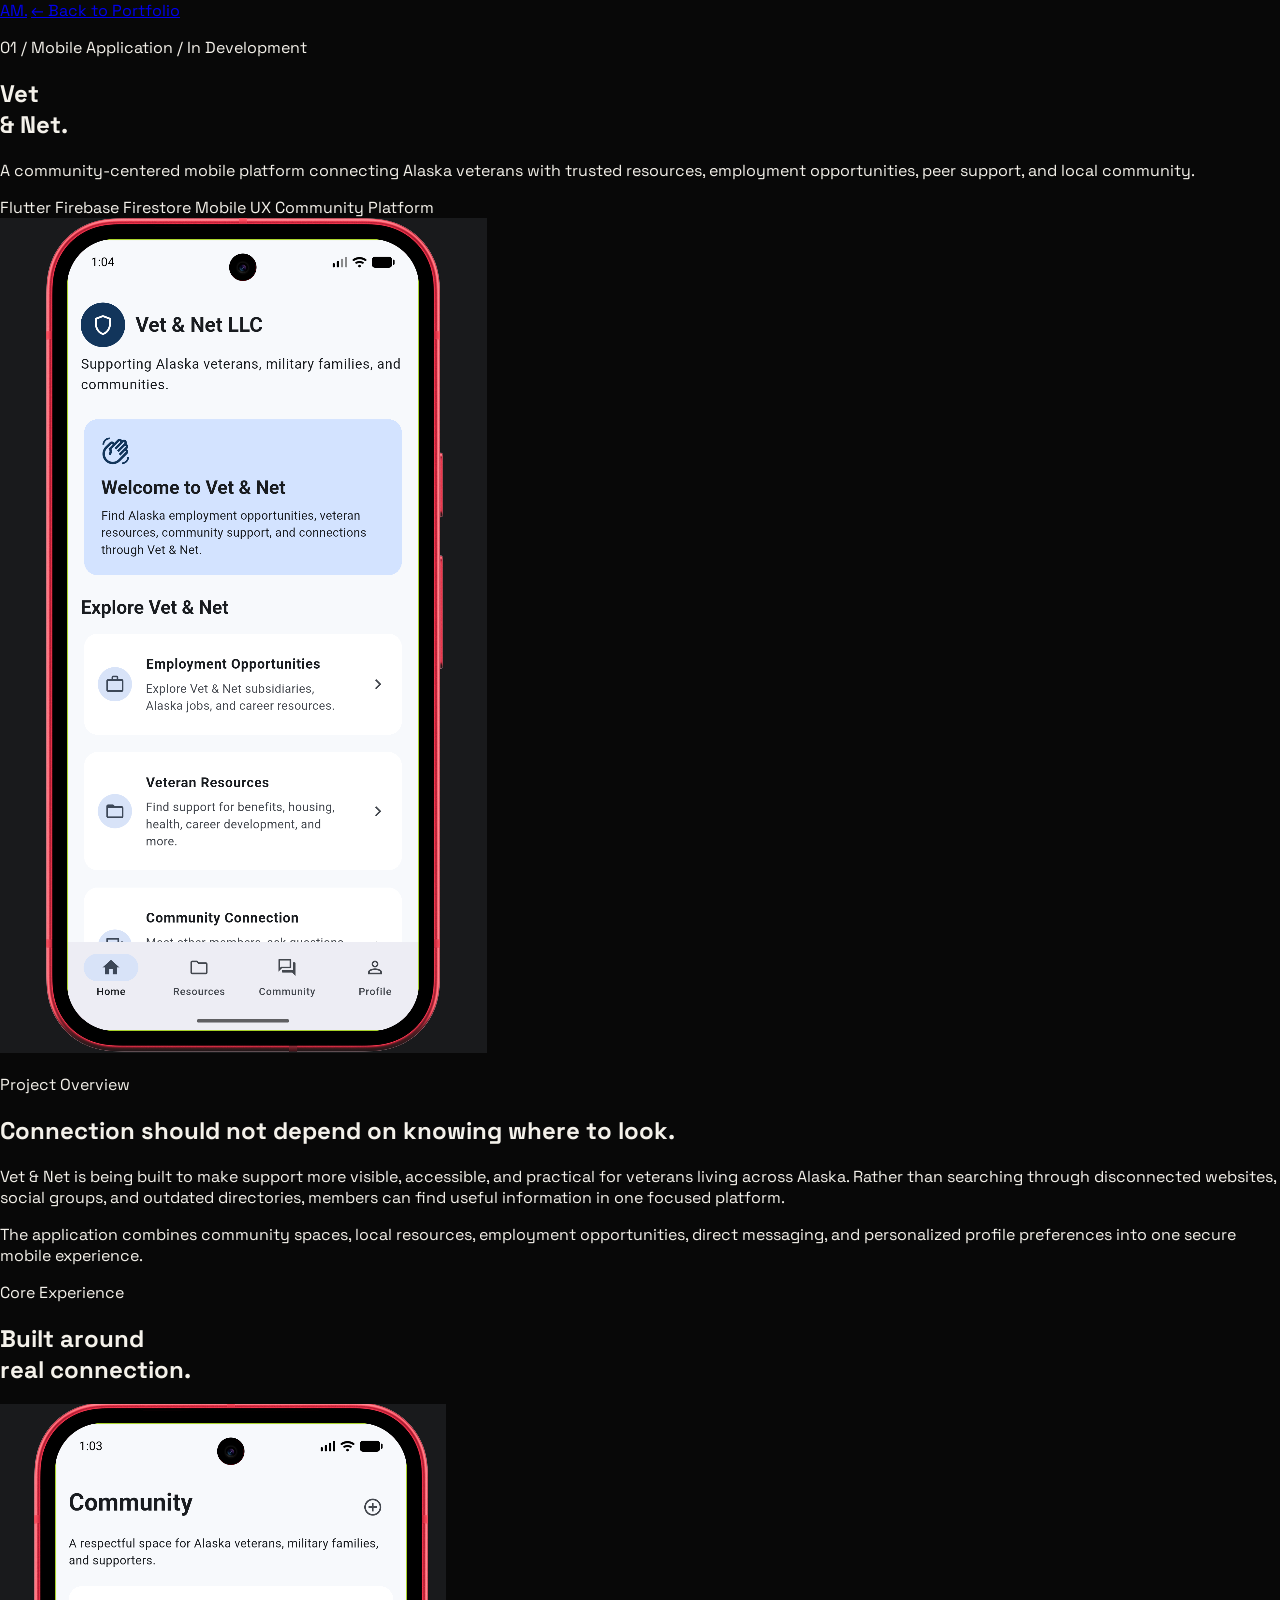
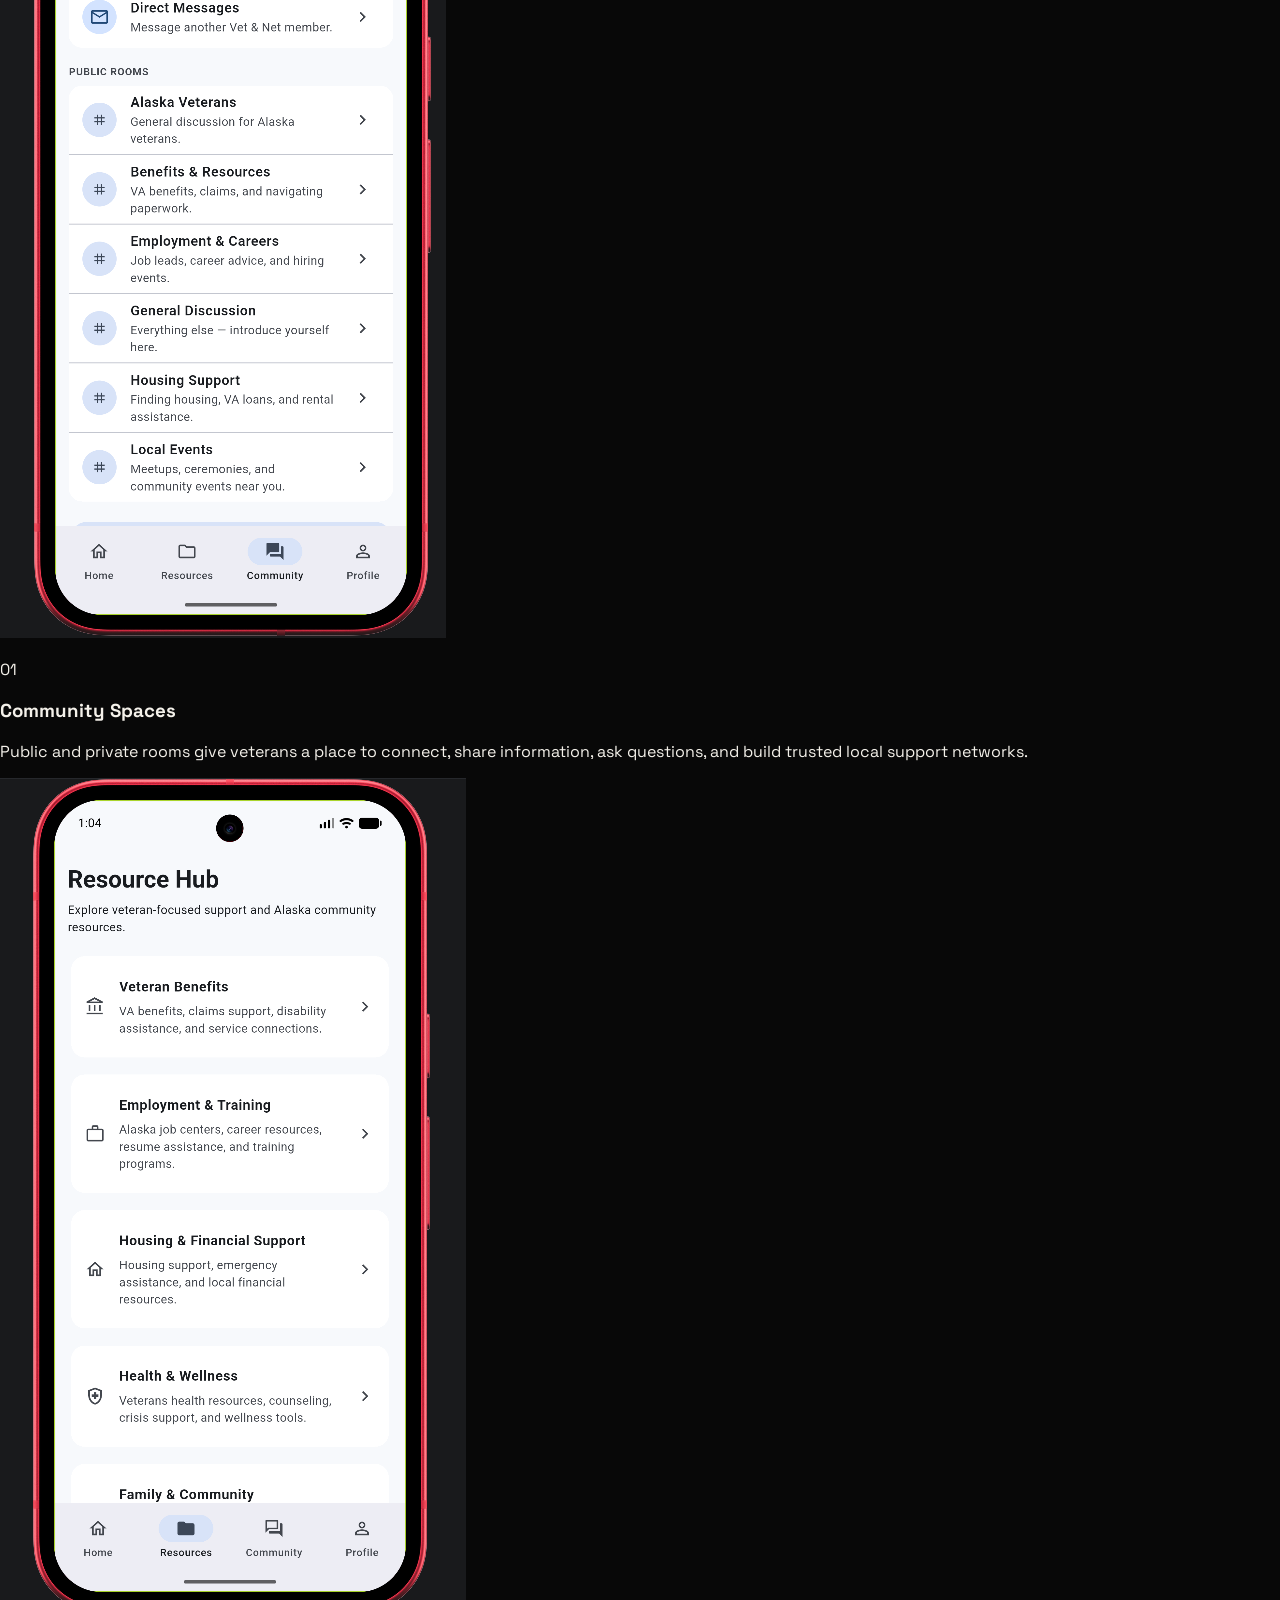
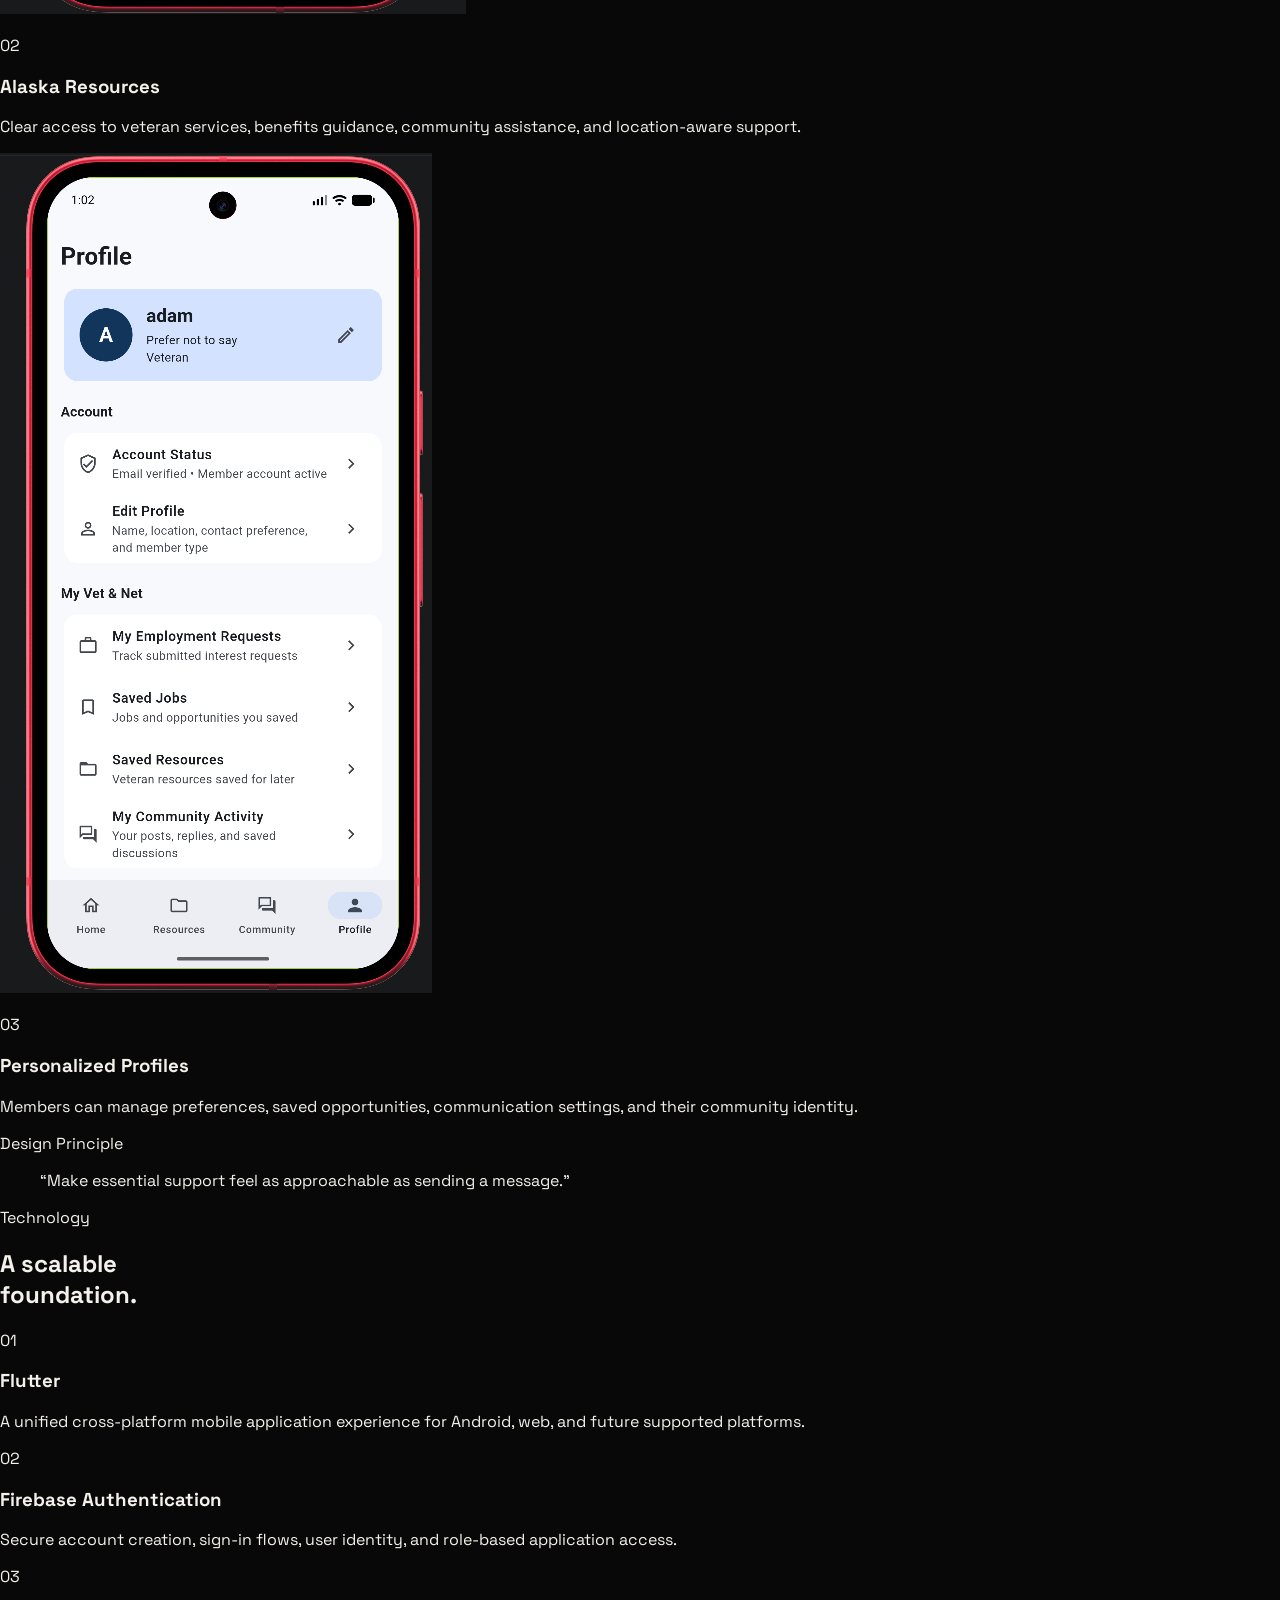
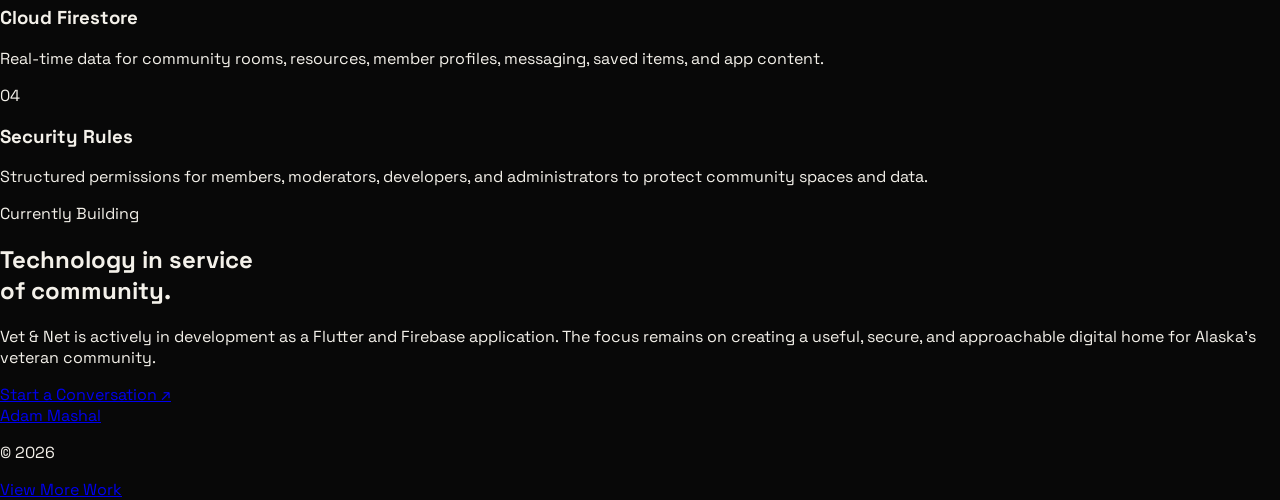
==== commit 94fdff40: "Revise vetnet.html for project clarity and updates Updated the content and structure of the vetnet.h" ====
--- a/vetnet.html
+++ b/vetnet.html
@@ -1,188 +1,250 @@
 <!DOCTYPE html>
 <html lang="en">
-<head>
-  <meta charset="UTF-8" />
-  <meta name="viewport" content="width=device-width, initial-scale=1.0" />
-
-  <title>Vet & Net LLC — Adam Mashal</title>
-  <meta
-    name="description"
-    content="Vet and Net LLC case study: a Flutter and Firebase mobile platform for Alaska veterans."
-  />
-
-<link rel="stylesheet" href="./style.css?v=3" />
-</head>
-
-<body>
-  <main class="case-study-page">
-    <header class="site-header">
-      <a class="logo" href="index.html">AM.</a>
-
-      <a class="back-link" href="index.html">← Back to Portfolio</a>
-    </header>
-
-    <section class="case-study-hero">
-      <div class="case-study-intro">
-        <p class="eyebrow">CASE STUDY / 2026</p>
-
-        <h1>Vet &amp; Net LLC</h1>
-
-        <p class="intro">
-          A Flutter and Firebase mobile platform designed to help Alaska
-          veterans discover resources, opportunities, and community support in
-          one secure place.
+  <head>
+    <meta charset="UTF-8" />
+    <meta name="viewport" content="width=device-width, initial-scale=1.0" />
+
+    <meta
+      name="description"
+      content="Vet & Net — A community platform designed to connect Alaska veterans with resources, opportunities, and support."
+    />
+
+    <title>Vet & Net | Adam Mashal</title>
+
+    <link rel="preconnect" href="https://fonts.googleapis.com" />
+    <link rel="preconnect" href="https://fonts.gstatic.com" crossorigin />
+
+    <link
+      href="https://fonts.googleapis.com/css2?family=Space+Grotesk:wght@400;500;600;700&display=swap"
+      rel="stylesheet"
+    />
+
+    <link rel="stylesheet" href="style.css?v=11" />
+    <link rel="stylesheet" href="case-study.css?v=1" />
+  </head>
+
+  <body>
+    <main class="case-study">
+      <nav class="case-nav">
+        <a class="brand-link" href="index.html">AM.</a>
+
+        <a class="back-link" href="index.html#portfolio">
+          <span>←</span>
+          Back to Portfolio
+        </a>
+      </nav>
+
+      <section class="project-hero">
+        <div class="project-hero-content">
+          <p class="eyebrow">01 / Mobile Application / In Development</p>
+
+          <h1>
+            Vet<br />
+            <span>&amp; Net.</span>
+          </h1>
+
+          <p class="project-intro">
+            A community-centered mobile platform connecting Alaska veterans
+            with trusted resources, employment opportunities, peer support,
+            and local community.
+          </p>
+
+          <div class="project-tags">
+            <span>Flutter</span>
+            <span>Firebase</span>
+            <span>Firestore</span>
+            <span>Mobile UX</span>
+            <span>Community Platform</span>
+          </div>
+        </div>
+
+        <div class="hero-device-wrap">
+          <div class="hero-glow"></div>
+
+          <div class="phone-frame">
+            <img
+              src="assets/vetnet-preview.png"
+              alt="Vet and Net mobile app preview"
+            />
+          </div>
+        </div>
+      </section>
+
+      <section class="project-summary">
+        <div class="summary-label">
+          <p>Project Overview</p>
+        </div>
+
+        <div class="summary-content">
+          <h2>
+            Connection should not depend on knowing where to look.
+          </h2>
+
+          <p>
+            Vet &amp; Net is being built to make support more visible,
+            accessible, and practical for veterans living across Alaska.
+            Rather than searching through disconnected websites, social
+            groups, and outdated directories, members can find useful
+            information in one focused platform.
+          </p>
+
+          <p>
+            The application combines community spaces, local resources,
+            employment opportunities, direct messaging, and personalized
+            profile preferences into one secure mobile experience.
+          </p>
+        </div>
+      </section>
+
+      <section class="feature-section">
+        <div class="section-heading">
+          <p class="eyebrow">Core Experience</p>
+          <h2>Built around<br />real connection.</h2>
+        </div>
+
+        <div class="feature-grid">
+          <article class="feature-card feature-card-large">
+            <div class="feature-image">
+              <img
+                src="assets/vetnet-community.png"
+                alt="Vet and Net community screen"
+              />
+            </div>
+
+            <div class="feature-copy">
+              <p class="feature-number">01</p>
+              <h3>Community Spaces</h3>
+              <p>
+                Public and private rooms give veterans a place to connect,
+                share information, ask questions, and build trusted local
+                support networks.
+              </p>
+            </div>
+          </article>
+
+          <article class="feature-card">
+            <div class="feature-image">
+              <img
+                src="assets/vetnet-resources.png"
+                alt="Vet and Net resources screen"
+              />
+            </div>
+
+            <div class="feature-copy">
+              <p class="feature-number">02</p>
+              <h3>Alaska Resources</h3>
+              <p>
+                Clear access to veteran services, benefits guidance,
+                community assistance, and location-aware support.
+              </p>
+            </div>
+          </article>
+
+          <article class="feature-card">
+            <div class="feature-image">
+              <img
+                src="assets/vetnet-profile.png"
+                alt="Vet and Net profile screen"
+              />
+            </div>
+
+            <div class="feature-copy">
+              <p class="feature-number">03</p>
+              <h3>Personalized Profiles</h3>
+              <p>
+                Members can manage preferences, saved opportunities,
+                communication settings, and their community identity.
+              </p>
+            </div>
+          </article>
+        </div>
+      </section>
+
+      <section class="quote-section">
+        <p class="eyebrow">Design Principle</p>
+
+        <blockquote>
+          “Make essential support feel as approachable as sending a message.”
+        </blockquote>
+      </section>
+
+      <section class="tech-section">
+        <div class="section-heading">
+          <p class="eyebrow">Technology</p>
+          <h2>A scalable<br />foundation.</h2>
+        </div>
+
+        <div class="tech-list">
+          <div class="tech-item">
+            <span>01</span>
+            <div>
+              <h3>Flutter</h3>
+              <p>
+                A unified cross-platform mobile application experience for
+                Android, web, and future supported platforms.
+              </p>
+            </div>
+          </div>
+
+          <div class="tech-item">
+            <span>02</span>
+            <div>
+              <h3>Firebase Authentication</h3>
+              <p>
+                Secure account creation, sign-in flows, user identity, and
+                role-based application access.
+              </p>
+            </div>
+          </div>
+
+          <div class="tech-item">
+            <span>03</span>
+            <div>
+              <h3>Cloud Firestore</h3>
+              <p>
+                Real-time data for community rooms, resources, member
+                profiles, messaging, saved items, and app content.
+              </p>
+            </div>
+          </div>
+
+          <div class="tech-item">
+            <span>04</span>
+            <div>
+              <h3>Security Rules</h3>
+              <p>
+                Structured permissions for members, moderators, developers,
+                and administrators to protect community spaces and data.
+              </p>
+            </div>
+          </div>
+        </div>
+      </section>
+
+      <section class="project-outro">
+        <p class="eyebrow">Currently Building</p>
+
+        <h2>
+          Technology in service<br />
+          of community.
+        </h2>
+
+        <p>
+          Vet &amp; Net is actively in development as a Flutter and Firebase
+          application. The focus remains on creating a useful, secure, and
+          approachable digital home for Alaska’s veteran community.
         </p>
 
-        <div class="tag-list" aria-label="Technology used">
-          <span>Flutter</span>
-          <span>Firebase</span>
-          <span>Firestore</span>
-          <span>Firebase Auth</span>
-          <span>Role-Based Access</span>
-        </div>
-      </div>
-
-      <div class="hero-phone-preview">
-        <img
-          src="assets/vetnet-preview.png"
-          alt="Vet and Net mobile application home screen"
-        />
-      </div>
-    </section>
-
-    <section class="case-study-section">
-      <p class="eyebrow">THE MISSION</p>
-
-      <h2>Helping veterans stay connected to the support they deserve.</h2>
-
-      <p>
-        Vet &amp; Net LLC was designed as a centralized digital platform for
-        Alaska veterans. The app brings together community connection, local
-        resources, employment support, and secure communication tools.
-      </p>
-
-      <p>
-        The goal is simple: reduce friction between veterans and the people,
-        services, and opportunities that can help them move forward.
-      </p>
-    </section>
-
-    <section class="case-study-section">
-      <p class="eyebrow">CORE FEATURES</p>
-
-      <h2>Built around connection, access, and privacy.</h2>
-
-      <div class="feature-grid">
-        <article class="feature-card">
-          <h3>Community Rooms</h3>
-          <p>
-            Veterans can discover public community rooms or participate in
-            secure private spaces built for specific groups and conversations.
-          </p>
-        </article>
-
-        <article class="feature-card">
-          <h3>Direct Messaging</h3>
-          <p>
-            Private one-to-one messaging supports meaningful and direct
-            communication between members and staff.
-          </p>
-        </article>
-
-        <article class="feature-card">
-          <h3>Veteran Resources</h3>
-          <p>
-            Organized access to support resources, services, and local
-            information relevant to Alaska veterans.
-          </p>
-        </article>
-
-        <article class="feature-card">
-          <h3>Employment Support</h3>
-          <p>
-            Veterans can browse Alaska-focused employment opportunities and
-            express interest directly to moderators.
-          </p>
-        </article>
-
-        <article class="feature-card">
-          <h3>Secure Authentication</h3>
-          <p>
-            Firebase Authentication manages identity while Firestore rules
-            protect member data and private community content.
-          </p>
-        </article>
-
-        <article class="feature-card">
-          <h3>Role-Based Access</h3>
-          <p>
-            Member, moderator, developer, and owner roles provide controlled
-            access to tools, content, and administrative features.
-          </p>
-        </article>
-      </div>
-    </section>
-
-    <section class="case-study-section">
-      <p class="eyebrow">APP EXPERIENCE</p>
-
-      <h2>Designed for clarity on mobile.</h2>
-
-      <div class="screen-grid">
-        <figure class="screen-card">
-          <img
-            src="assets/vetnet-community.png"
-            alt="Vet and Net community screen"
-          />
-          <figcaption>Community spaces and conversations.</figcaption>
-        </figure>
-
-        <figure class="screen-card">
-          <img
-            src="assets/vetnet-resources.png"
-            alt="Vet and Net resources screen"
-          />
-          <figcaption>Veteran support resources in one place.</figcaption>
-        </figure>
-
-        <figure class="screen-card">
-          <img
-            src="assets/vetnet-profile.png"
-            alt="Vet and Net user profile screen"
-          />
-          <figcaption>Account preferences and profile controls.</figcaption>
-        </figure>
-      </div>
-    </section>
-
-    <section class="case-study-section technical-section">
-      <p class="eyebrow">TECHNICAL FOUNDATION</p>
-
-      <h2>Flutter UI backed by Firebase services.</h2>
-
-      <ul class="technical-list">
-        <li><strong>Flutter:</strong> Cross-platform mobile application development.</li>
-        <li><strong>Firebase Authentication:</strong> Secure member sign-in and registration.</li>
-        <li><strong>Cloud Firestore:</strong> Real-time community, profile, and messaging data.</li>
-        <li><strong>Firestore Security Rules:</strong> Role-aware and privacy-focused data access.</li>
-        <li><strong>IndexedStack Navigation:</strong> Fast tab navigation while preserving screen state.</li>
-      </ul>
-    </section>
-
-    <section class="case-study-cta">
-      <p class="eyebrow">VET &amp; NET LLC</p>
-      <h2>Building stronger connections for Alaska veterans.</h2>
-
-      <!-- Replace this email address with your real email -->
-      <a class="button" href="mailto:your-email@example.com?subject=Vet%20%26%20Net%20Demo%20Request">
-        Request a Demo
-      </a>
-    </section>
-
-    <footer>
-      <a href="index.html">← Return to Adam Mashal Portfolio</a>
-      <p>© 2026 Adam Mashal.</p>
-    </footer>
-  </main>
-</body>
+        <a class="project-button" href="mailto:anmashal02@gmail.com">
+          Start a Conversation <span>↗</span>
+        </a>
+      </section>
+
+      <footer class="case-footer">
+        <a href="index.html">Adam Mashal</a>
+        <p>© 2026</p>
+        <a href="index.html#portfolio">View More Work</a>
+      </footer>
+    </main>
+  </body>
 </html>
--- a/style.css
+++ b/style.css
@@ -1,20 +1,9 @@
-@import url("https://fonts.googleapis.com/css2?family=Space+Grotesk:wght@400;500;600;700&family=Inter:wght@400;500;600&display=swap");
-
 :root {
-  --black: #070707;
-  --charcoal: #111111;
-  --panel: rgba(18, 18, 18, 0.8);
-  --white: #f4f1eb;
-  --muted: #aea9a1;
-  --orange: #ed741d;
-  --amber: #ffad42;
-  --line: rgba(255, 255, 255, 0.15);
-
-  --navy: #0b1f33;
-  --blue: #163b5c;
-  --teal: #1f7a8c;
-  --sky: #dceaf2;
-  --gold: #d89a2b;
+  --background: #080808;
+  --text: #f4f1ea;
+  --muted-text: rgba(244, 241, 234, 0.68);
+  --line: rgba(244, 241, 234, 0.32);
+  --fire: #ff6a00;
 }
 
 * {
@@ -23,712 +12,327 @@
 
 html {
   scroll-behavior: smooth;
-  background: var(--black);
 }
 
 body {
   margin: 0;
-  min-width: 320px;
-  color: var(--white);
-  background: var(--black);
-  font-family: "Inter", Arial, sans-serif;
-  overflow-x: hidden;
-}
-
-img {
-  display: block;
-  max-width: 100%;
-}
-
-/* =========================================================
-   PORTFOLIO BACKGROUND VIDEO
-   ========================================================= */
-
-.background-video {
-  position: fixed;
-  z-index: -3;
-  top: 0;
-  left: 0;
-
-  width: 100vw;
-  height: 100vh;
-
-  object-fit: cover;
-  object-position: center;
-  pointer-events: none;
-}
-
-.background-overlay {
-  position: fixed;
-  z-index: -2;
-  inset: 0;
-
-  background:
-    radial-gradient(
-      circle at 70% 35%,
-      rgba(175, 54, 8, 0.22) 0%,
-      rgba(0, 0, 0, 0.24) 38%,
-      rgba(0, 0, 0, 0.84) 100%
-    ),
-    rgba(0, 0, 0, 0.5);
-
-  pointer-events: none;
-}
-
-/* Adds a subtle grain-like visual layer */
-.background-overlay::after {
-  content: "";
-  position: absolute;
-  inset: 0;
-  opacity: 0.08;
-  pointer-events: none;
-  background-image:
-    repeating-radial-gradient(
-      circle at 0 0,
-      rgba(255, 255, 255, 0.8) 0,
-      rgba(255, 255, 255, 0.8) 1px,
-      transparent 1px,
-      transparent 3px
-    );
-  background-size: 4px 4px;
-}
-
-/* =========================================================
-   SHARED LAYOUT
-   ========================================================= */
-
-.portfolio-page,
-.case-study-page {
+  background: var(--background);
+  color: var(--text);
+  font-family: "Space Grotesk", sans-serif;
+}
+
+.landing-page {
   position: relative;
-  z-index: 1;
-  width: min(1400px, 100%);
-  margin: 0 auto;
-  padding: 0 56px;
-}
-
-.site-header {
-  display: flex;
-  align-items: center;
-  justify-content: space-between;
-  min-height: 94px;
-  border-bottom: 1px solid var(--line);
-}
-
-.logo {
-  color: var(--white);
-  font-family: "Space Grotesk", sans-serif;
-  font-size: 1.45rem;
-  font-weight: 700;
-  letter-spacing: -0.08em;
-  text-decoration: none;
-}
-
-.site-header nav {
-  display: flex;
-  gap: 28px;
-}
-
-.site-header nav a,
-.back-link {
-  color: var(--white);
-  font-size: 0.82rem;
-  font-weight: 600;
-  letter-spacing: 0.08em;
-  text-decoration: none;
-  text-transform: uppercase;
-  transition: color 180ms ease;
-}
-
-.site-header nav a:hover,
-.back-link:hover {
-  color: var(--orange);
-}
-
-.eyebrow {
-  margin: 0 0 18px;
-  color: var(--amber);
-  font-size: 0.72rem;
-  font-weight: 600;
-  letter-spacing: 0.15em;
-  line-height: 1.4;
-  text-transform: uppercase;
-}
-
-h1,
-h2,
-h3 {
-  margin-top: 0;
-  font-family: "Space Grotesk", Arial, sans-serif;
-}
-
-h2 {
-  margin-bottom: 22px;
-  font-size: clamp(2rem, 4vw, 4rem);
-  letter-spacing: -0.06em;
-  line-height: 0.98;
-}
-
-.button {
-  display: inline-flex;
-  align-items: center;
-  justify-content: center;
-  min-height: 48px;
-  padding: 14px 21px;
-  border: 1px solid var(--orange);
-  color: #0a0a0a;
-  background: var(--orange);
-  font-size: 0.78rem;
-  font-weight: 700;
-  letter-spacing: 0.08em;
-  text-decoration: none;
-  text-transform: uppercase;
-  transition:
-    background 180ms ease,
-    color 180ms ease,
-    transform 180ms ease;
-}
-
-.button:hover {
-  color: var(--white);
-  background: transparent;
-  transform: translateY(-2px);
-}
-
-.text-link {
-  display: inline-block;
-  margin-top: 12px;
-  color: var(--amber);
-  font-size: 0.85rem;
-  font-weight: 700;
-  letter-spacing: 0.04em;
-  text-decoration: none;
-}
-
-.text-link:hover {
-  color: var(--white);
-}
-
-/* =========================================================
-   INDEX / PORTFOLIO PAGE
-   ========================================================= */
-
-.hero {
-  display: flex;
-  flex-direction: column;
-  align-items: flex-start;
-  justify-content: center;
-  min-height: calc(100vh - 94px);
-  padding: 80px 0 100px;
-}
-
-.hero h1 {
-  max-width: 100%;
-  margin: 0;
-  color: var(--white);
-  font-size: clamp(4.6rem, 13vw, 12rem);
-  font-weight: 700;
-  letter-spacing: -0.1em;
-  line-height: 0.77;
-  text-transform: uppercase;
-}
-
-.hero-copy {
-  max-width: 505px;
-  margin: 42px 0 28px;
-  color: #e2ddd5;
-  font-size: clamp(1rem, 1.5vw, 1.15rem);
-  line-height: 1.75;
-}
-
-.work-section,
-.contact-section {
-  padding: 120px 0;
-  border-top: 1px solid var(--line);
-}
-
-.section-heading {
-  display: flex;
-  align-items: end;
-  justify-content: space-between;
-  gap: 24px;
-  margin-bottom: 42px;
-}
-
-.section-heading h2 {
-  margin: 0;
-}
-
-.project-card {
-  display: grid;
-  grid-template-columns: minmax(280px, 1.15fr) minmax(260px, 0.85fr);
+  min-height: 100svh;
   overflow: hidden;
-  border: 1px solid var(--line);
-  background: rgba(7, 7, 7, 0.64);
-  backdrop-filter: blur(8px);
-}
-
-.project-image-wrap {
   display: flex;
   align-items: center;
   justify-content: center;
-  min-height: 510px;
-  padding: 42px;
-  overflow: hidden;
+  isolation: isolate;
+}
+
+.flame-video,
+.video-overlay,
+.grain {
+  position: absolute;
+  inset: 0;
+  width: 100%;
+  height: 100%;
+}
+
+.flame-video {
+  z-index: -3;
+  object-fit: cover;
+  filter: saturate(1.1) contrast(1.08);
+}
+
+.video-overlay {
+  z-index: -2;
   background:
-    radial-gradient(circle at center, rgba(216, 154, 43, 0.24), transparent 65%),
-    #101010;
-}
-
-.project-image {
-  width: auto;
-  max-width: 100%;
-  max-height: 430px;
-  object-fit: contain;
-  filter: drop-shadow(0 20px 30px rgba(0, 0, 0, 0.65));
-  transition: transform 300ms ease;
-}
-
-.project-card:hover .project-image {
-  transform: scale(1.035);
-}
-
-.project-content {
+    linear-gradient(
+      90deg,
+      rgba(0, 0, 0, 0.78) 0%,
+      rgba(0, 0, 0, 0.26) 50%,
+      rgba(0, 0, 0, 0.72) 100%
+    ),
+    linear-gradient(
+      0deg,
+      rgba(0, 0, 0, 0.72) 0%,
+      rgba(0, 0, 0, 0.08) 55%,
+      rgba(0, 0, 0, 0.45) 100%
+    );
+}
+
+.grain {
+  z-index: -1;
+  opacity: 0.12;
+  pointer-events: none;
+  background-image: url("data:image/svg+xml,%3Csvg viewBox='0 0 200 200' xmlns='http://www.w3.org/2000/svg'%3E%3Cfilter id='noiseFilter'%3E%3CfeTurbulence type='fractalNoise' baseFrequency='1.1' numOctaves='4' stitchTiles='stitch'/%3E%3C/filter%3E%3Crect width='100%25' height='100%25' filter='url(%23noiseFilter)' opacity='.7'/%3E%3C/svg%3E");
+}
+
+.hero {
+  width: min(80%, 1050px);
+  text-align: center;
+  animation: reveal 1.2s ease both;
+}
+
+.hero-label,
+.hero-subtitle,
+.section-number {
+  margin: 0;
+  font-size: 0.72rem;
+  font-weight: 500;
+  letter-spacing: 0.18em;
+  text-transform: uppercase;
+}
+
+.hero-label {
+  margin-bottom: 1.8rem;
+  color: var(--muted-text);
+}
+
+.hero h1 {
+  margin: 0;
+  font-size: clamp(4.8rem, 15vw, 13.5rem);
+  font-weight: 600;
+  line-height: 0.76;
+  letter-spacing: -0.1em;
+  text-transform: uppercase;
+}
+
+.hero h1 span {
+  display: block;
+}
+
+.hero h1 span:last-child {
+  margin-left: 0.16em;
+}
+
+.hero-subtitle {
+  max-width: 320px;
+  margin: 2.5rem auto 0;
+  color: var(--muted-text);
+  line-height: 1.6;
+  letter-spacing: 0.08em;
+}
+
+.side-link {
+  position: absolute;
+  top: 50%;
+  z-index: 2;
+  color: var(--text);
+  text-decoration: none;
+  text-transform: uppercase;
+  font-size: 0.7rem;
+  letter-spacing: 0.22em;
+  transition: color 250ms ease, letter-spacing 250ms ease;
+}
+
+.side-link:hover {
+  color: var(--fire);
+  letter-spacing: 0.32em;
+}
+
+.side-link-left {
+  left: 2.2rem;
+  transform: translateY(-50%) rotate(-90deg);
+}
+
+.side-link-right {
+  right: 2.2rem;
+  transform: translateY(-50%) rotate(90deg);
+}
+
+.social-links {
+  position: absolute;
+  bottom: 2rem;
+  left: 2.2rem;
   display: flex;
-  flex-direction: column;
-  justify-content: center;
-  padding: 56px;
-}
-
-.project-content h3 {
-  margin-bottom: 18px;
-  font-size: clamp(2rem, 3.5vw, 3.7rem);
-  letter-spacing: -0.06em;
-  line-height: 0.98;
-}
-
-.project-content p:not(.eyebrow) {
-  max-width: 470px;
-  margin: 0;
-  color: var(--muted);
-  line-height: 1.8;
-}
-
-.contact-section {
-  text-align: center;
-}
-
-.contact-section h2 {
-  margin-bottom: 24px;
-}
-
-.contact-email {
-  color: var(--white);
-  font-family: "Space Grotesk", sans-serif;
-  font-size: clamp(1.3rem, 3vw, 2.6rem);
-  font-weight: 600;
-  letter-spacing: -0.05em;
+  gap: 1.25rem;
+}
+
+.social-links a {
+  color: var(--muted-text);
+  font-size: 0.68rem;
+  letter-spacing: 0.1em;
   text-decoration: none;
-  overflow-wrap: anywhere;
-}
-
-.contact-email:hover {
-  color: var(--orange);
-}
-
-.social-links {
-  display: flex;
-  justify-content: center;
-  gap: 22px;
-  margin-top: 34px;
-}
-
-.social-links a {
-  color: var(--muted);
-  font-size: 0.8rem;
-  font-weight: 600;
-  letter-spacing: 0.08em;
-  text-decoration: none;
-  text-transform: uppercase;
+  text-transform: uppercase;
+  transition: color 250ms ease;
 }
 
 .social-links a:hover {
-  color: var(--white);
-}
-
-footer {
+  color: var(--fire);
+}
+
+.scroll-indicator {
+  position: absolute;
+  right: 2.2rem;
+  bottom: 2rem;
   display: flex;
   align-items: center;
-  justify-content: space-between;
-  gap: 20px;
-  padding: 28px 0 36px;
-  border-top: 1px solid var(--line);
-  color: var(--muted);
-  font-size: 0.78rem;
-}
-
-footer p {
-  margin: 0;
-}
-
-footer a {
-  color: var(--white);
-  font-size: 0.78rem;
-  text-decoration: none;
-}
-
-footer a:hover {
-  color: var(--orange);
-}
-
-/* =========================================================
-   VET & NET CASE STUDY PAGE
-   ========================================================= */
-
-.case-study-page {
-  background: var(--navy);
-}
-
-.case-study-page .site-header {
-  border-color: rgba(220, 234, 242, 0.18);
-}
-
-.case-study-page .logo,
-.case-study-page .back-link {
-  color: var(--sky);
-}
-
-.case-study-page .back-link:hover {
-  color: var(--gold);
-}
-
-.case-study-hero {
-  display: grid;
-  grid-template-columns: 1fr minmax(280px, 440px);
-  align-items: center;
-  gap: 80px;
-  min-height: 680px;
-  padding: 90px 0;
-}
-
-.case-study-page .eyebrow {
-  color: var(--gold);
-}
-
-.case-study-hero h1 {
-  margin-bottom: 26px;
-  color: var(--sky);
-  font-size: clamp(3.5rem, 8vw, 7.5rem);
-  letter-spacing: -0.09em;
-  line-height: 0.84;
-}
-
-.intro {
-  max-width: 630px;
-  margin: 0;
-  color: rgba(220, 234, 242, 0.82);
-  font-size: 1.08rem;
-  line-height: 1.8;
-}
-
-.tag-list {
-  display: flex;
-  flex-wrap: wrap;
-  gap: 10px;
-  margin-top: 30px;
-}
-
-.tag-list span {
-  padding: 8px 11px;
-  border: 1px solid rgba(220, 234, 242, 0.25);
-  color: var(--sky);
-  font-size: 0.72rem;
-  font-weight: 600;
-  letter-spacing: 0.06em;
-  text-transform: uppercase;
-}
-
-.hero-phone-preview {
-  display: flex;
-  align-items: center;
-  justify-content: center;
-  min-height: 510px;
-  padding: 30px;
-  background:
-    radial-gradient(circle, rgba(31, 122, 140, 0.65), transparent 64%);
-}
-
-.hero-phone-preview img {
-  max-height: 560px;
-  width: auto;
-  filter: drop-shadow(0 28px 32px rgba(0, 0, 0, 0.55));
-}
-
-.case-study-section {
-  padding: 100px 0;
-  border-top: 1px solid rgba(220, 234, 242, 0.18);
-}
-
-.case-study-section > p:not(.eyebrow) {
-  max-width: 780px;
-  color: rgba(220, 234, 242, 0.8);
-  font-size: 1.02rem;
-  line-height: 1.9;
-}
-
-.case-study-section h2 {
-  max-width: 900px;
-  color: var(--sky);
-}
-
-.feature-grid {
+  gap: 0.6rem;
+  color: var(--muted-text);
+  font-size: 0.65rem;
+  letter-spacing: 0.14em;
+  text-transform: uppercase;
+}
+
+.scroll-indicator span {
+  width: 2.8rem;
+  height: 1px;
+  background: var(--text);
+  animation: pulse 1.8s ease-in-out infinite;
+}
+
+.content-section {
+  min-height: 100svh;
+  padding: 8rem clamp(1.5rem, 8vw, 8rem);
+  background: var(--background);
+}
+
+.section-number {
+  color: var(--fire);
+}
+
+.content-section h2 {
+  margin: 1.2rem 0 4rem;
+  font-size: clamp(3rem, 7vw, 7.5rem);
+  font-weight: 500;
+  letter-spacing: -0.08em;
+  line-height: 0.9;
+}
+
+.project-grid {
   display: grid;
   grid-template-columns: repeat(3, 1fr);
-  gap: 14px;
-  margin-top: 42px;
-}
-
-.feature-card {
-  min-height: 220px;
-  padding: 28px;
-  border: 1px solid rgba(220, 234, 242, 0.17);
-  background: rgba(22, 59, 92, 0.42);
-}
-
-.feature-card h3 {
-  margin-bottom: 16px;
-  color: var(--gold);
-  font-size: 1.2rem;
-}
-
-.feature-card p {
-  margin: 0;
-  color: rgba(220, 234, 242, 0.75);
-  font-size: 0.93rem;
-  line-height: 1.7;
-}
-
-.screen-grid {
-  display: grid;
-  grid-template-columns: repeat(3, 1fr);
-  align-items: start;
-  gap: 24px;
-  margin-top: 42px;
-}
-
-.screen-card {
-  margin: 0;
-  padding: 22px;
-  border: 1px solid rgba(220, 234, 242, 0.17);
-  background: rgba(22, 59, 92, 0.42);
-}
-
-.screen-card img {
-  width: 100%;
-  max-height: 530px;
-  margin: 0 auto;
-  object-fit: contain;
-}
-
-.screen-card figcaption {
-  margin-top: 18px;
-  color: rgba(220, 234, 242, 0.75);
-  font-size: 0.84rem;
-  line-height: 1.5;
-}
-
-.technical-section {
-  padding-bottom: 110px;
-}
-
-.technical-list {
-  max-width: 850px;
-  margin: 34px 0 0;
-  padding: 0;
-  list-style: none;
-}
-
-.technical-list li {
-  padding: 18px 0;
-  border-bottom: 1px solid rgba(220, 234, 242, 0.16);
-  color: rgba(220, 234, 242, 0.78);
-  line-height: 1.65;
-}
-
-.technical-list strong {
-  color: var(--gold);
-}
-
-.case-study-cta {
-  padding: 100px 40px;
-  text-align: center;
-  background: var(--teal);
-}
-
-.case-study-cta h2 {
-  max-width: 720px;
-  margin-right: auto;
-  margin-bottom: 32px;
-  margin-left: auto;
-  color: var(--sky);
-}
-
-.case-study-cta .button {
-  border-color: var(--gold);
-  background: var(--gold);
-}
-
-.case-study-cta .button:hover {
-  color: var(--sky);
-  background: transparent;
-}
-
-.case-study-page footer {
-  border-color: rgba(220, 234, 242, 0.18);
-  color: rgba(220, 234, 242, 0.65);
-}
-
-.case-study-page footer a {
-  color: var(--sky);
-}
-
-/* =========================================================
-   TABLET AND MOBILE
-   ========================================================= */
-
-@media (max-width: 900px) {
-  .portfolio-page,
-  .case-study-page {
-    padding: 0 28px;
+  border-top: 1px solid var(--line);
+}
+
+.project-card {
+  min-height: 310px;
+  padding: 1.5rem;
+  border-right: 1px solid var(--line);
+  border-bottom: 1px solid var(--line);
+  cursor: pointer;
+  transition: background 250ms ease, color 250ms ease;
+}
+
+.project-card:first-child {
+  border-left: 1px solid var(--line);
+}
+
+.project-card:hover {
+  background: var(--fire);
+  color: #080808;
+}
+
+.project-card p,
+.project-card span {
+  color: var(--muted-text);
+  font-size: 0.72rem;
+  letter-spacing: 0.1em;
+  text-transform: uppercase;
+}
+
+.project-card:hover p,
+.project-card:hover span {
+  color: #080808;
+}
+
+.project-card h3 {
+  margin-top: 8rem;
+  font-size: 1.8rem;
+  font-weight: 500;
+  letter-spacing: -0.05em;
+}
+
+.contact-section {
+  border-top: 1px solid var(--line);
+}
+
+.email-link {
+  display: inline-block;
+  color: var(--text);
+  font-size: clamp(1.3rem, 3vw, 3rem);
+  text-decoration: none;
+  border-bottom: 1px solid var(--fire);
+  transition: color 250ms ease;
+}
+
+.email-link:hover {
+  color: var(--fire);
+}
+
+@keyframes reveal {
+  from {
+    opacity: 0;
+    transform: translateY(20px);
+  }
+
+  to {
+    opacity: 1;
+    transform: translateY(0);
+  }
+}
+
+@keyframes pulse {
+  0%,
+  100% {
+    opacity: 0.35;
+    transform: scaleX(0.7);
+    transform-origin: right;
+  }
+
+  50% {
+    opacity: 1;
+    transform: scaleX(1);
+    transform-origin: right;
+  }
+}
+
+@media (max-width: 700px) {
+  .side-link-left {
+    left: 0.8rem;
+  }
+
+  .side-link-right {
+    right: 0.8rem;
+  }
+
+  .social-links {
+    bottom: 1.2rem;
+    left: 1.2rem;
+    gap: 0.8rem;
+  }
+
+  .scroll-indicator {
+    display: none;
+  }
+
+  .project-grid {
+    grid-template-columns: 1fr;
   }
 
   .project-card,
-  .case-study-hero {
-    grid-template-columns: 1fr;
-  }
-
-  .project-image-wrap {
-    min-height: 420px;
-  }
-
-  .project-content {
-    padding: 38px 30px 42px;
-  }
-
-  .case-study-hero {
-    gap: 30px;
-    padding: 70px 0;
-  }
-
-  .hero-phone-preview {
-    min-height: 400px;
-  }
-
-  .feature-grid {
-    grid-template-columns: repeat(2, 1fr);
-  }
-
-  .screen-grid {
-    grid-template-columns: repeat(2, 1fr);
-  }
-}
-
-@media (max-width: 600px) {
-  .portfolio-page,
-  .case-study-page {
-    padding: 0 20px;
-  }
-
-  .site-header {
-    min-height: 76px;
-  }
-
-  .site-header nav {
-    gap: 16px;
-  }
-
-  .site-header nav a,
-  .back-link {
-    font-size: 0.68rem;
-  }
-
-  .hero {
-    min-height: calc(100svh - 76px);
-    padding: 58px 0 72px;
-  }
-
-  .hero h1 {
-    font-size: clamp(3.8rem, 19vw, 6rem);
-    line-height: 0.8;
-  }
-
-  .hero-copy {
-    margin-top: 30px;
-    line-height: 1.65;
-  }
-
-  .work-section,
-  .contact-section,
-  .case-study-section {
-    padding: 72px 0;
-  }
-
-  .section-heading {
-    display: block;
-    margin-bottom: 30px;
-  }
-
-  .project-image-wrap {
-    min-height: 340px;
-    padding: 26px;
-  }
-
-  .project-image {
-    max-height: 300px;
-  }
-
-  .project-content {
-    padding: 30px 24px 34px;
-  }
-
-  .case-study-hero {
-    min-height: auto;
-    padding: 60px 0;
-  }
-
-  .case-study-hero h1 {
-    font-size: clamp(3.4rem, 17vw, 5.3rem);
-  }
-
-  .hero-phone-preview {
-    min-height: 340px;
-    padding: 20px;
-  }
-
-  .hero-phone-preview img {
-    max-height: 430px;
-  }
-
-  .feature-grid,
-  .screen-grid {
-    grid-template-columns: 1fr;
-  }
-
-  .feature-card {
-    min-height: auto;
-  }
-
-  .screen-card img {
-    max-height: 480px;
-  }
-
-  .case-study-cta {
-    margin-right: -20px;
-    margin-left: -20px;
-    padding: 72px 24px;
-  }
-
-  footer {
-    flex-direction: column;
-    align-items: flex-start;
-  }
-}
+  .project-card:first-child {
+    border-left: 1px solid var(--line);
+  }
+
+  .project-card {
+    min-height: 210px;
+  }
+
+  .project-card h3 {
+    margin-top: 4rem;
+  }
+}
+
+@media (prefers-reduced-motion: reduce) {
+  *,
+  *::before,
+  *::after {
+    animation-duration: 0.01ms !important;
+    animation-iteration-count: 1 !important;
+    scroll-behavior: auto !important;
+  }
+}
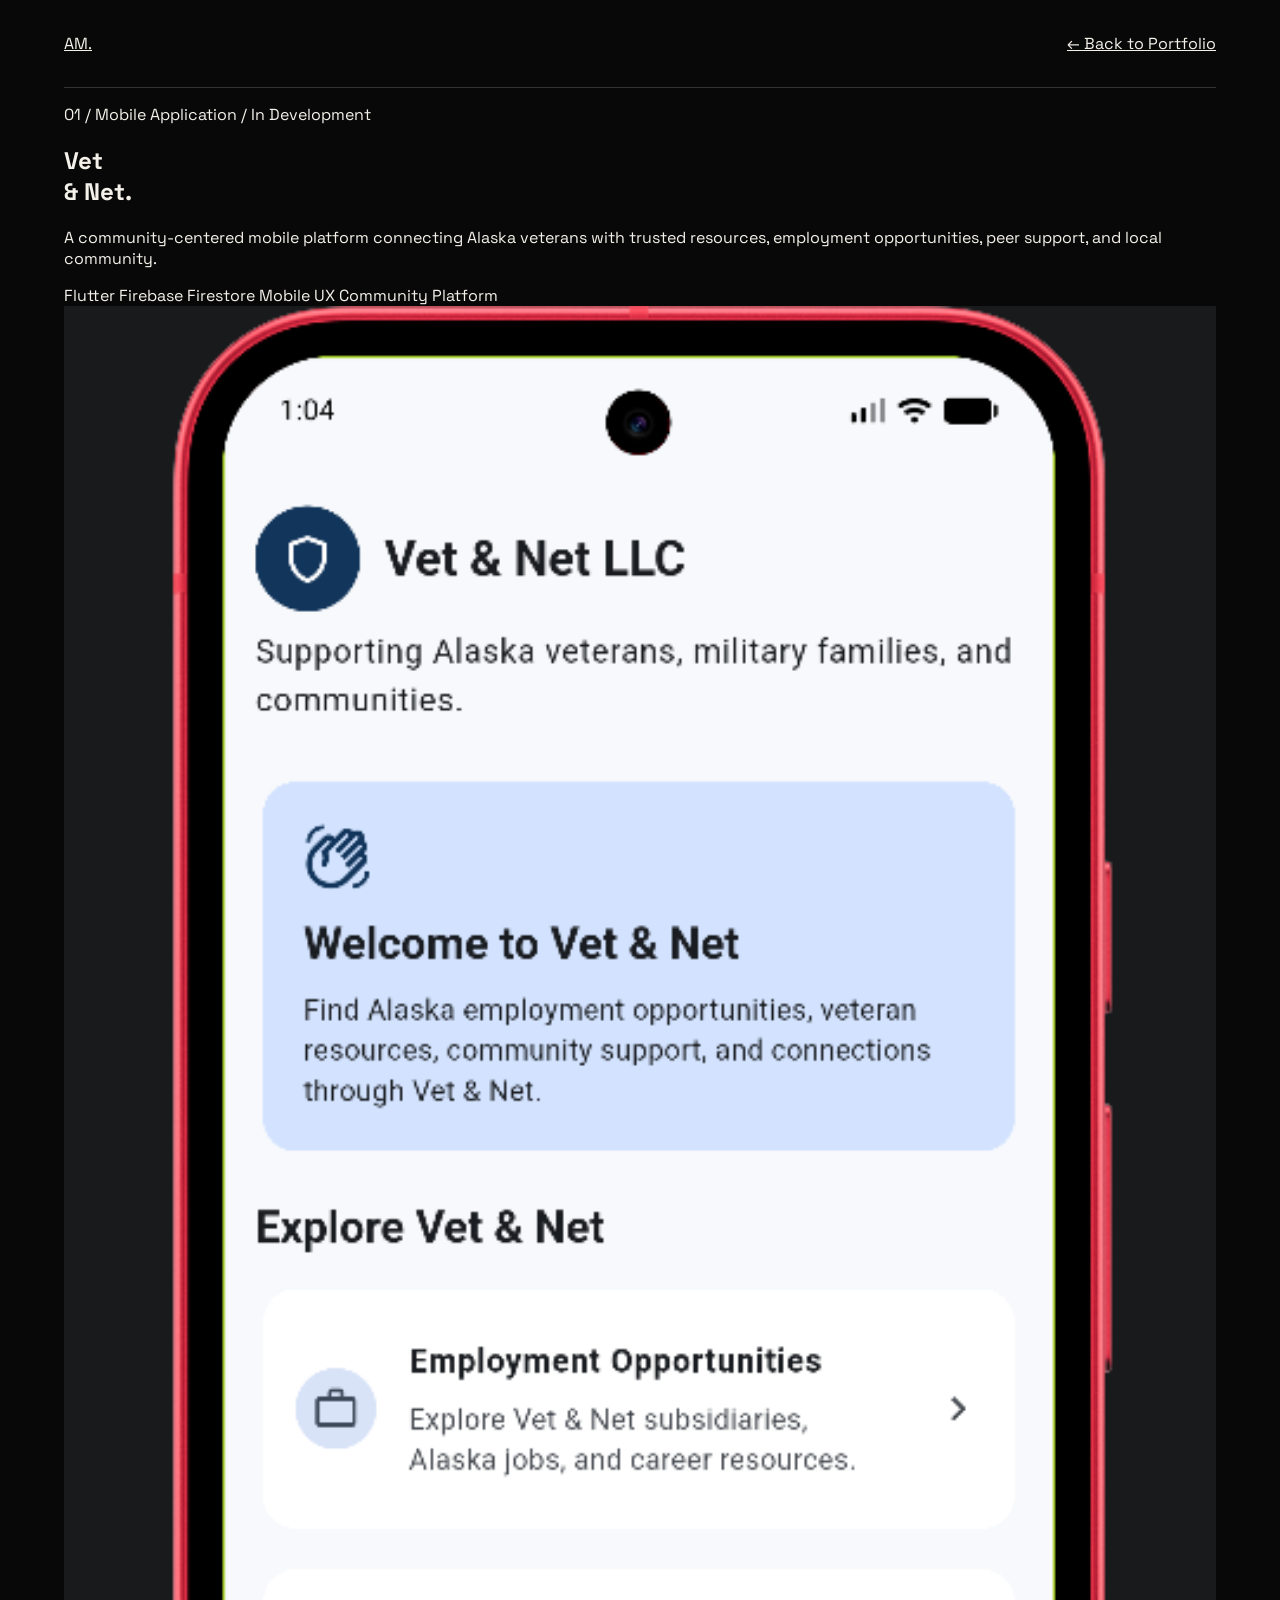
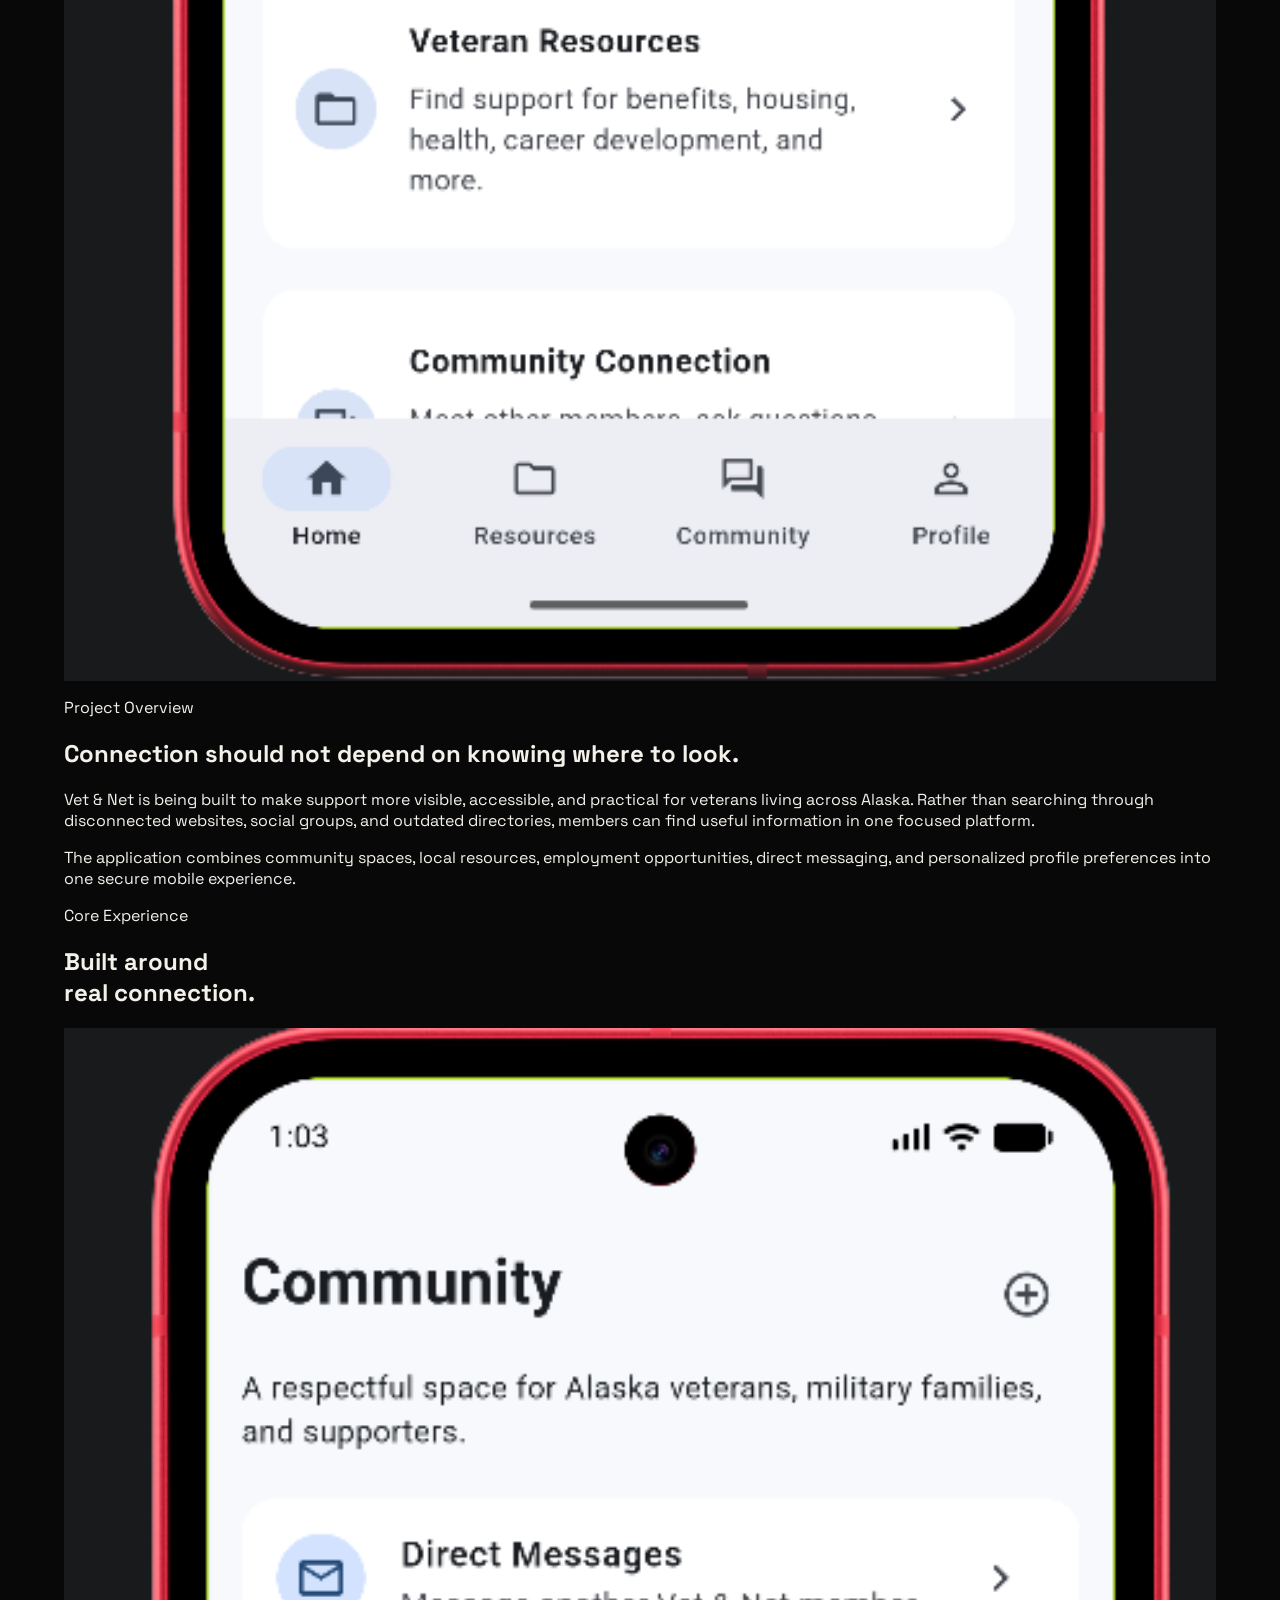
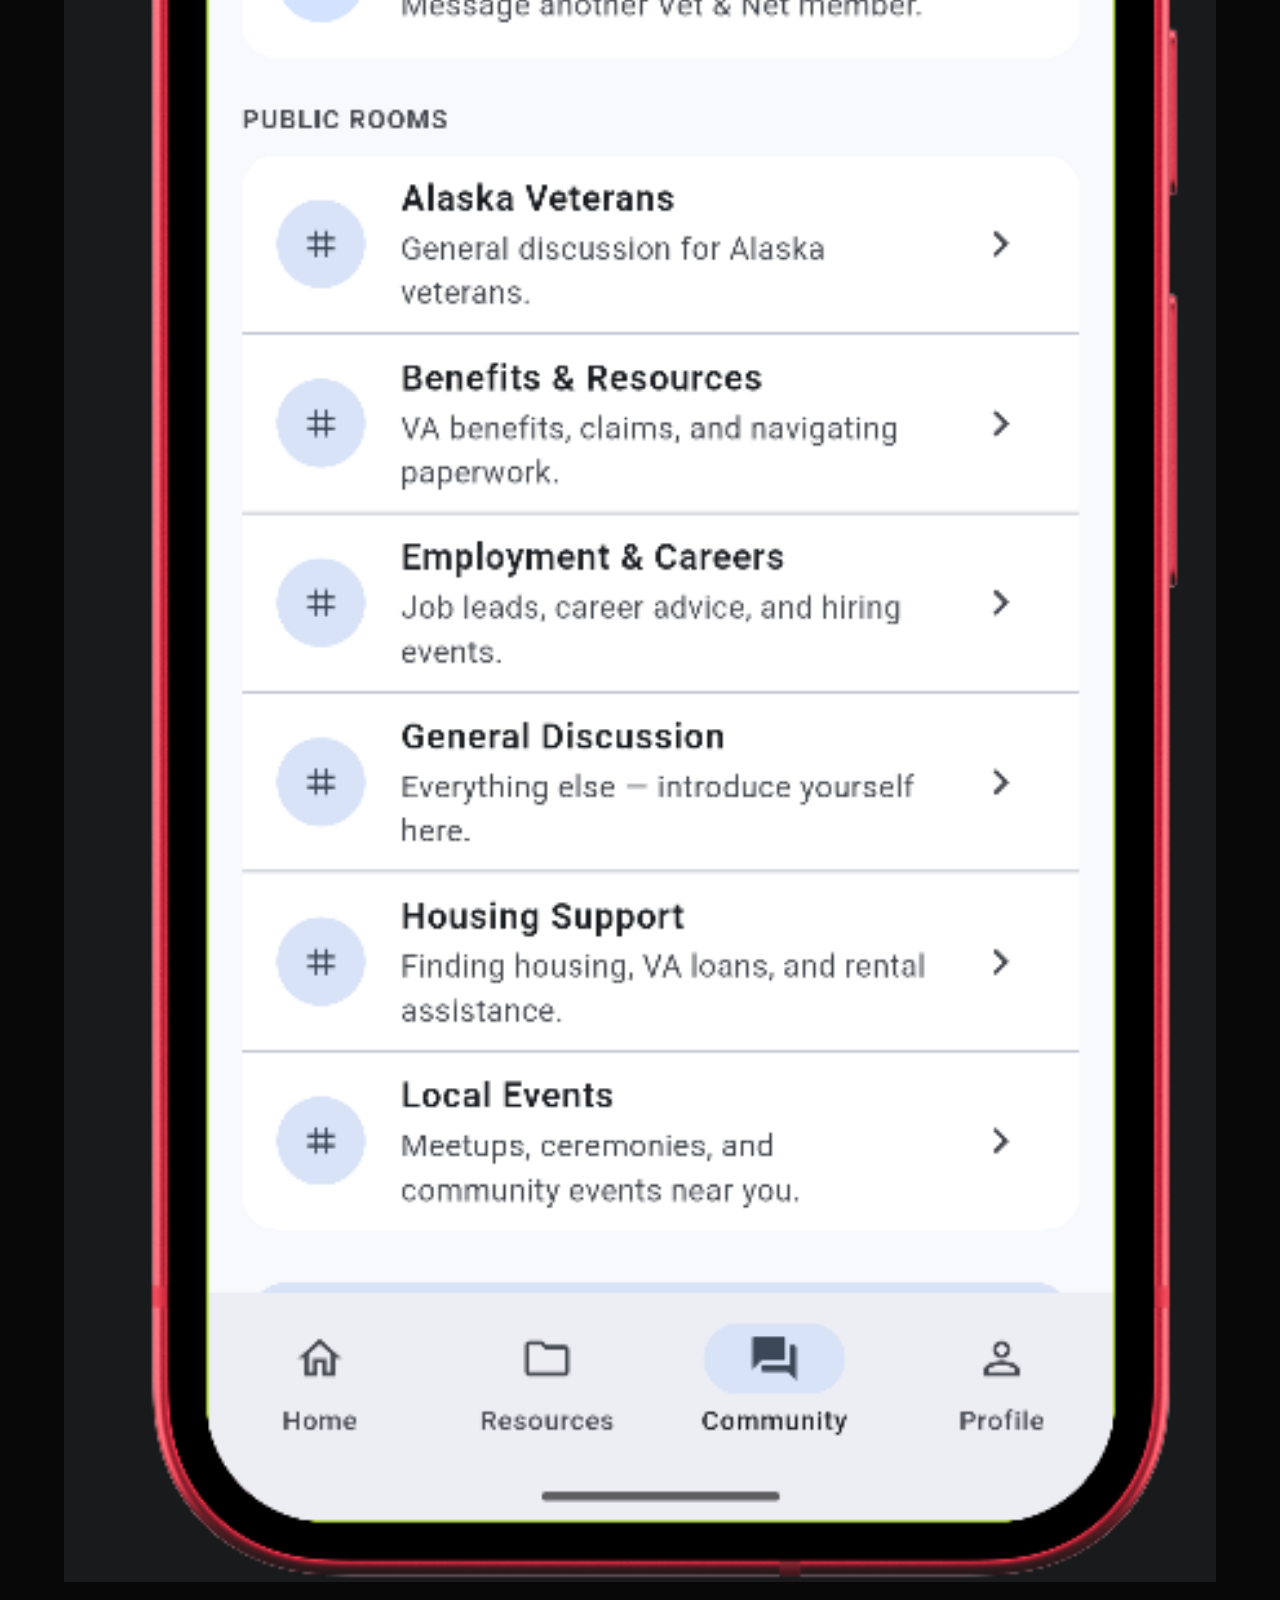
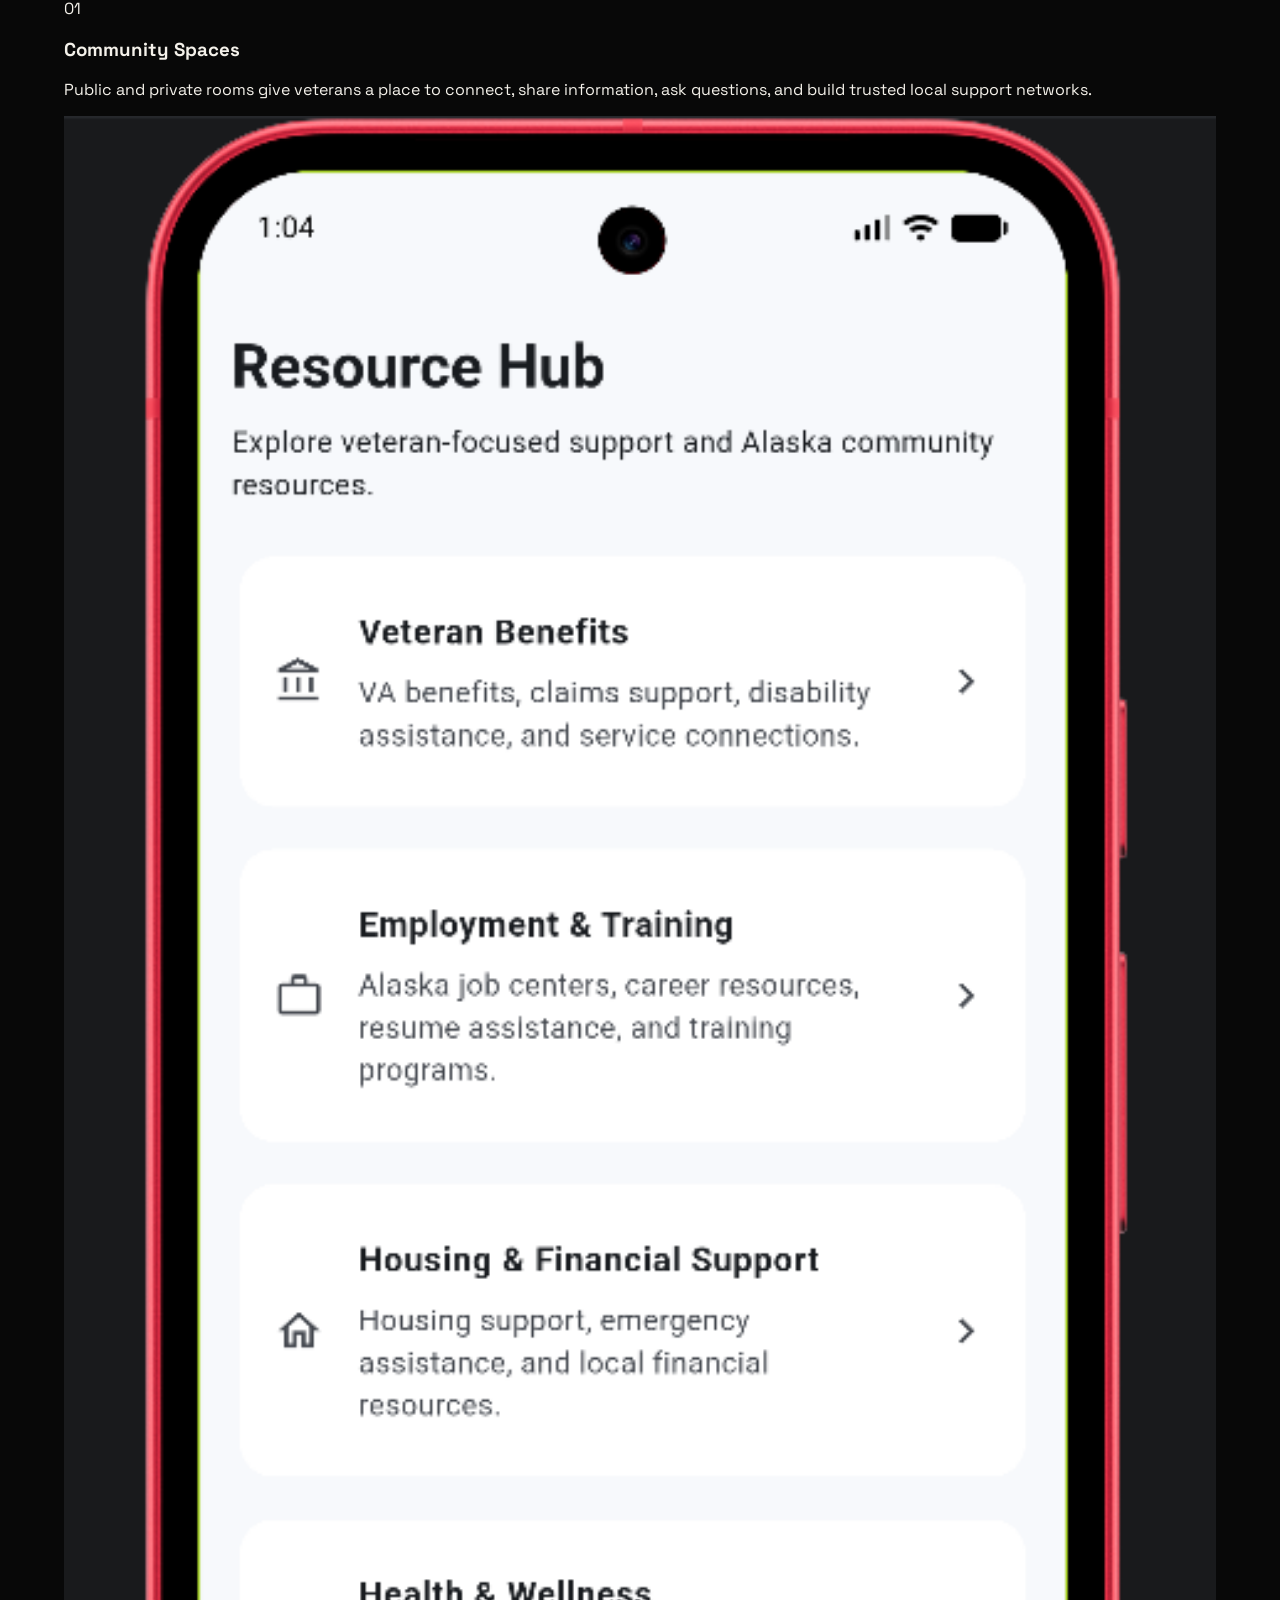
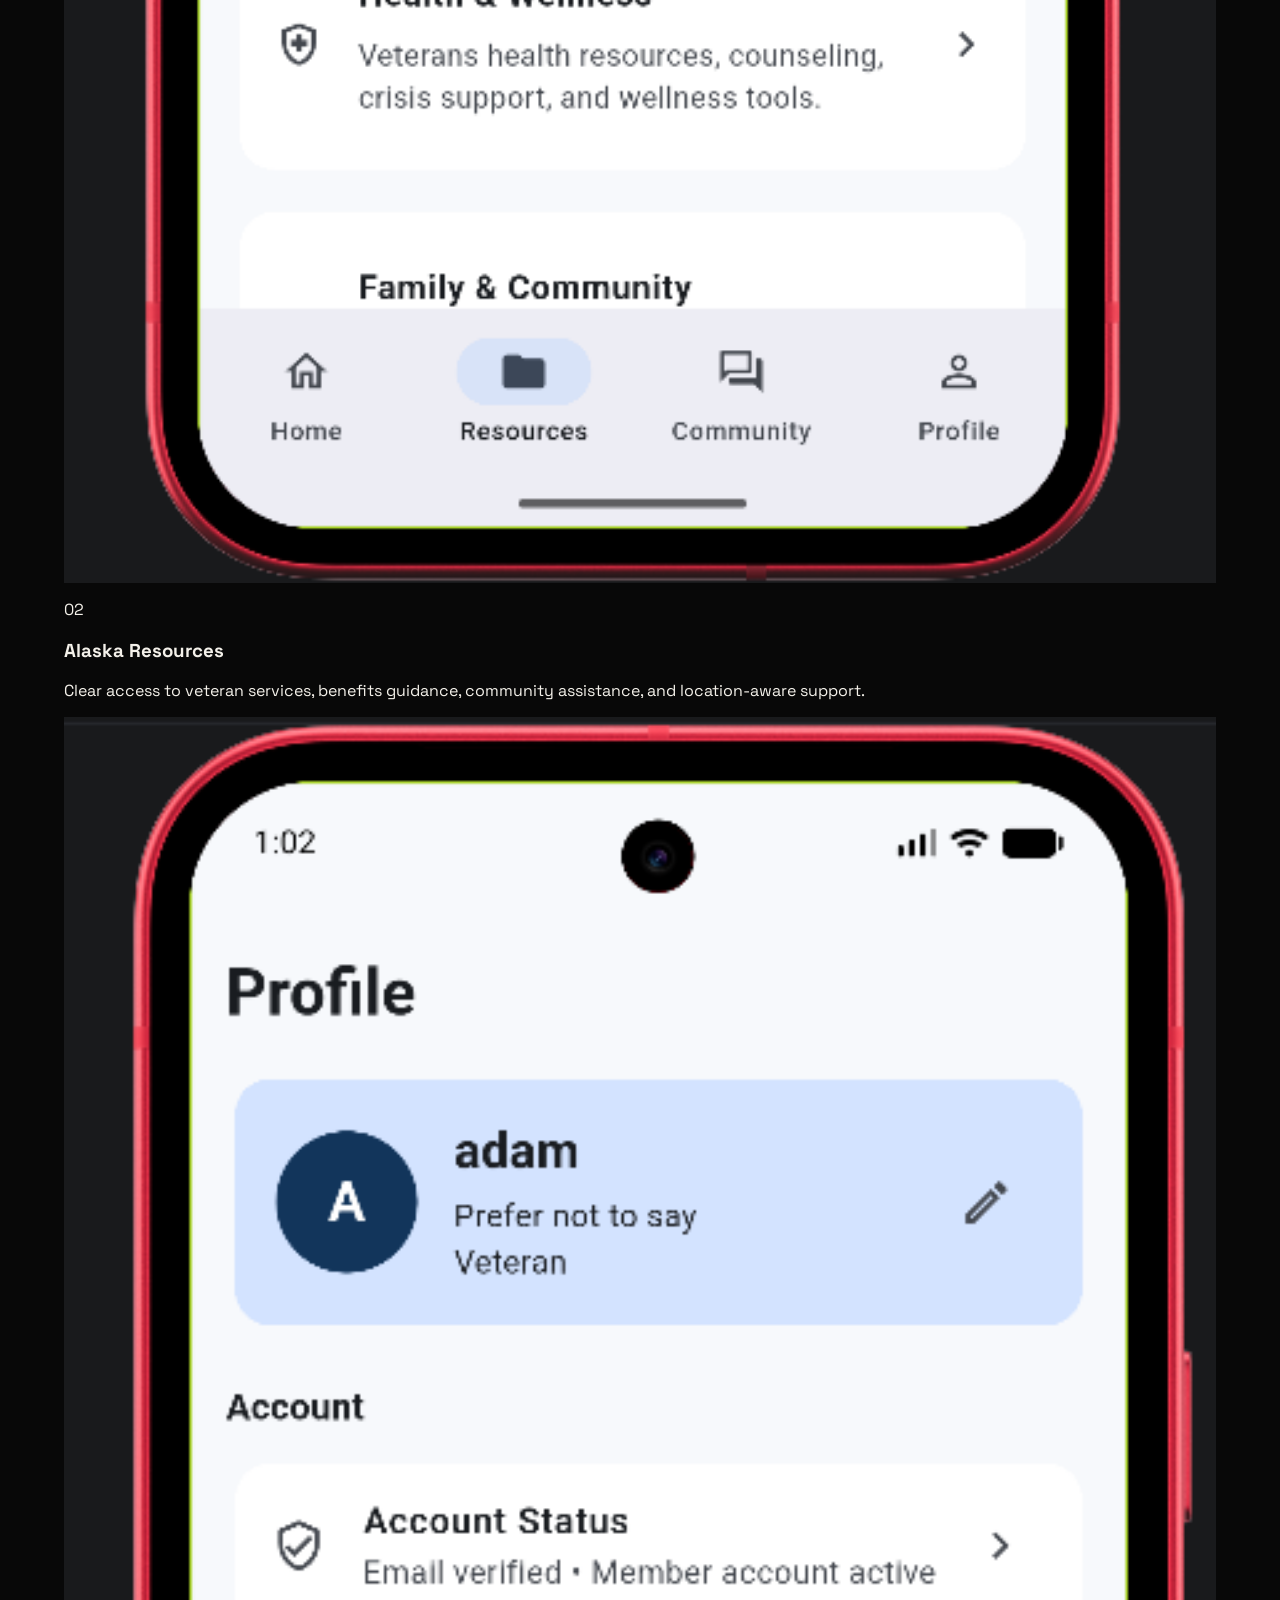
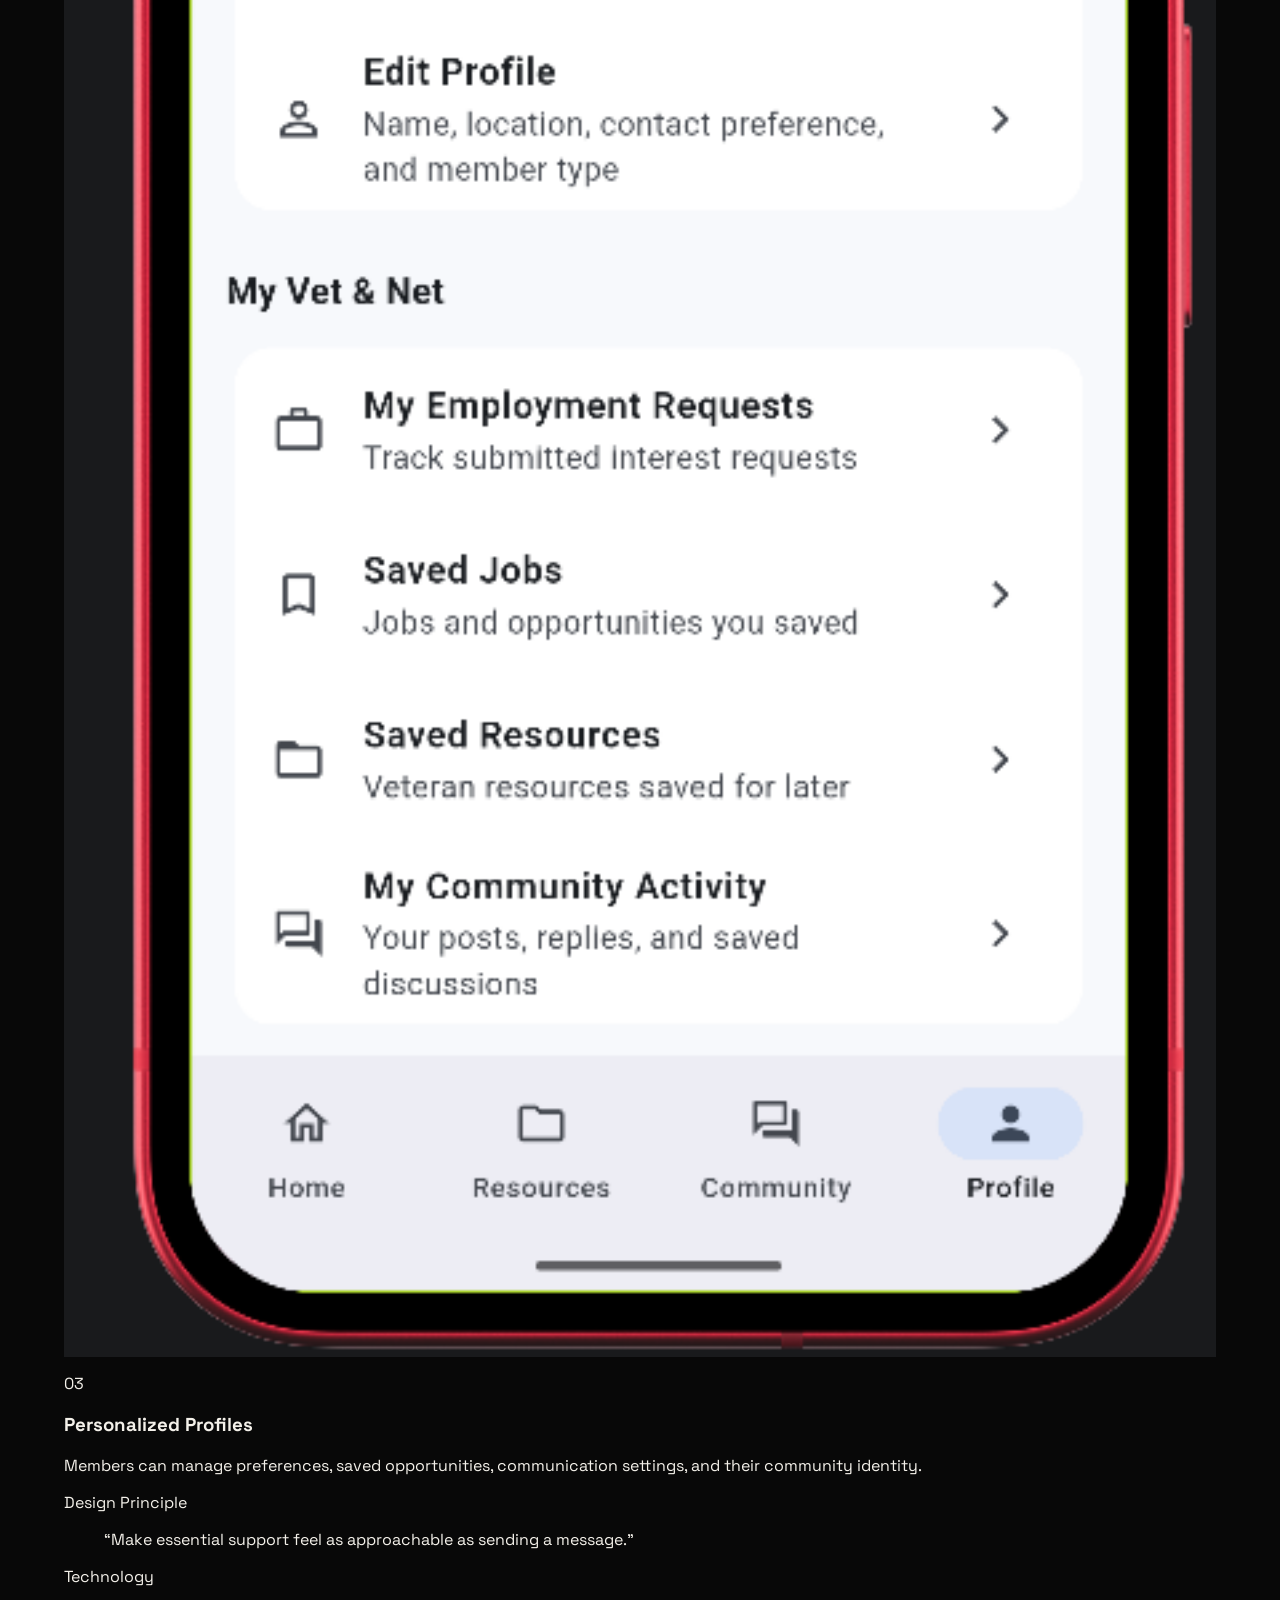
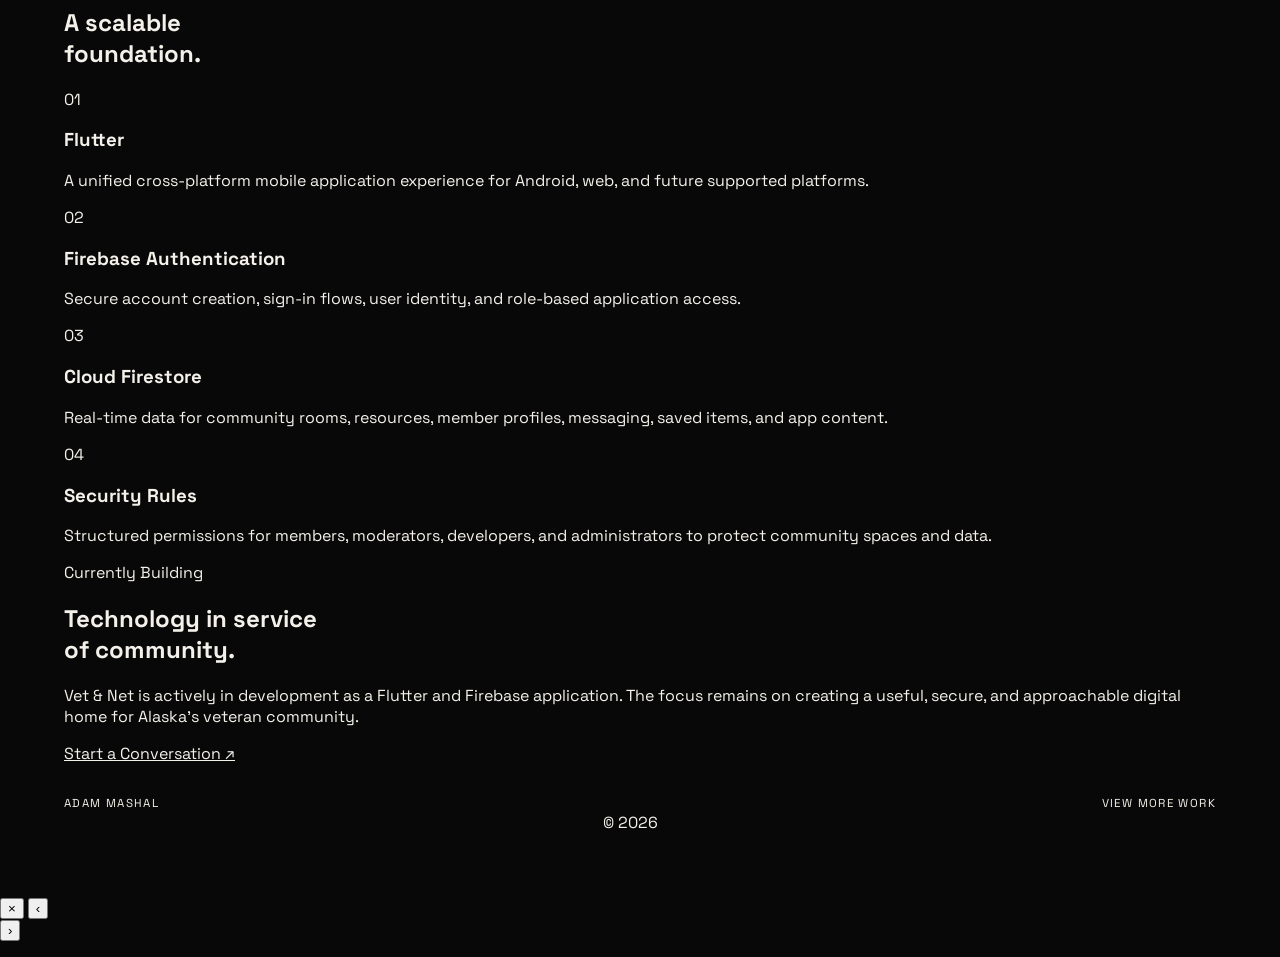
==== commit d55fadfb: "Implement lightbox for app screenshots Added a lightbox feature for app screenshots with navigation " ====
--- a/vetnet.html
+++ b/vetnet.html
@@ -21,6 +21,7 @@
 
     <link rel="stylesheet" href="style.css?v=11" />
     <link rel="stylesheet" href="case-study.css?v=1" />
+    <link rel="stylesheet" href="case-study-extras.css?v=1" />
   </head>
 
   <body>
@@ -61,7 +62,7 @@
         <div class="hero-device-wrap">
           <div class="hero-glow"></div>
 
-          <div class="phone-frame">
+          <div class="phone-frame zoomable">
             <img
               src="assets/vetnet-preview.png"
               alt="Vet and Net mobile app preview"
@@ -104,7 +105,7 @@
 
         <div class="feature-grid">
           <article class="feature-card feature-card-large">
-            <div class="feature-image">
+            <div class="feature-image zoomable">
               <img
                 src="assets/vetnet-community.png"
                 alt="Vet and Net community screen"
@@ -123,7 +124,7 @@
           </article>
 
           <article class="feature-card">
-            <div class="feature-image">
+            <div class="feature-image zoomable">
               <img
                 src="assets/vetnet-resources.png"
                 alt="Vet and Net resources screen"
@@ -141,7 +142,7 @@
           </article>
 
           <article class="feature-card">
-            <div class="feature-image">
+            <div class="feature-image zoomable">
               <img
                 src="assets/vetnet-profile.png"
                 alt="Vet and Net profile screen"
@@ -246,5 +247,91 @@
         <a href="index.html#portfolio">View More Work</a>
       </footer>
     </main>
+
+    <!-- Click-to-view lightbox for the app screenshots above -->
+    <div class="lightbox-overlay" id="lightbox">
+      <button class="lightbox-close" aria-label="Close">&times;</button>
+      <button class="lightbox-prev" aria-label="Previous screenshot">&lsaquo;</button>
+      <img class="lightbox-image" alt="" />
+      <button class="lightbox-next" aria-label="Next screenshot">&rsaquo;</button>
+      <p class="lightbox-counter"></p>
+    </div>
+
+    <script>
+      (function () {
+        var triggers = Array.prototype.slice.call(
+          document.querySelectorAll(".zoomable")
+        );
+        if (!triggers.length) return;
+
+        var images = triggers.map(function (el) {
+          var img = el.querySelector("img");
+          return { src: img.src, alt: img.alt };
+        });
+
+        var overlay = document.getElementById("lightbox");
+        var imageEl = overlay.querySelector(".lightbox-image");
+        var counterEl = overlay.querySelector(".lightbox-counter");
+        var closeBtn = overlay.querySelector(".lightbox-close");
+        var prevBtn = overlay.querySelector(".lightbox-prev");
+        var nextBtn = overlay.querySelector(".lightbox-next");
+        var currentIndex = 0;
+
+        function show(index) {
+          currentIndex = (index + images.length) % images.length;
+          imageEl.src = images[currentIndex].src;
+          imageEl.alt = images[currentIndex].alt;
+          counterEl.textContent =
+            (currentIndex + 1) + " / " + images.length;
+        }
+
+        function open(index) {
+          show(index);
+          overlay.classList.add("is-open");
+          document.body.classList.add("lightbox-locked");
+          closeBtn.focus();
+        }
+
+        function close() {
+          overlay.classList.remove("is-open");
+          document.body.classList.remove("lightbox-locked");
+        }
+
+        triggers.forEach(function (el, index) {
+          el.classList.add("zoomable-trigger");
+          el.setAttribute("role", "button");
+          el.setAttribute("tabindex", "0");
+          el.setAttribute("aria-label", "View larger screenshot");
+          el.addEventListener("click", function () {
+            open(index);
+          });
+          el.addEventListener("keydown", function (e) {
+            if (e.key === "Enter" || e.key === " ") {
+              e.preventDefault();
+              open(index);
+            }
+          });
+        });
+
+        closeBtn.addEventListener("click", close);
+        prevBtn.addEventListener("click", function () {
+          show(currentIndex - 1);
+        });
+        nextBtn.addEventListener("click", function () {
+          show(currentIndex + 1);
+        });
+
+        overlay.addEventListener("click", function (e) {
+          if (e.target === overlay) close();
+        });
+
+        document.addEventListener("keydown", function (e) {
+          if (!overlay.classList.contains("is-open")) return;
+          if (e.key === "Escape") close();
+          if (e.key === "ArrowLeft") show(currentIndex - 1);
+          if (e.key === "ArrowRight") show(currentIndex + 1);
+        });
+      })();
+    </script>
   </body>
 </html>
--- a/style.css
+++ b/style.css
@@ -23,14 +23,15 @@
 
 .landing-page {
   position: relative;
+  display: flex;
   min-height: 100svh;
-  overflow: hidden;
-  display: flex;
   align-items: center;
   justify-content: center;
+  overflow: hidden;
   isolation: isolate;
 }
 
+/* Background video layers */
 .flame-video,
 .video-overlay,
 .grain {
@@ -70,6 +71,7 @@
   background-image: url("data:image/svg+xml,%3Csvg viewBox='0 0 200 200' xmlns='http://www.w3.org/2000/svg'%3E%3Cfilter id='noiseFilter'%3E%3CfeTurbulence type='fractalNoise' baseFrequency='1.1' numOctaves='4' stitchTiles='stitch'/%3E%3C/filter%3E%3Crect width='100%25' height='100%25' filter='url(%23noiseFilter)' opacity='.7'/%3E%3C/svg%3E");
 }
 
+/* Hero */
 .hero {
   width: min(80%, 1050px);
   text-align: center;
@@ -116,21 +118,24 @@
   letter-spacing: 0.08em;
 }
 
+/* Side navigation */
 .side-link {
   position: absolute;
   top: 50%;
   z-index: 2;
   color: var(--text);
-  text-decoration: none;
-  text-transform: uppercase;
   font-size: 0.7rem;
   letter-spacing: 0.22em;
+  text-decoration: none;
+  text-transform: uppercase;
   transition: color 250ms ease, letter-spacing 250ms ease;
 }
 
-.side-link:hover {
+.side-link:hover,
+.side-link:focus-visible {
   color: var(--fire);
   letter-spacing: 0.32em;
+  outline: none;
 }
 
 .side-link-left {
@@ -143,6 +148,7 @@
   transform: translateY(-50%) rotate(90deg);
 }
 
+/* Social links */
 .social-links {
   position: absolute;
   bottom: 2rem;
@@ -160,10 +166,13 @@
   transition: color 250ms ease;
 }
 
-.social-links a:hover {
+.social-links a:hover,
+.social-links a:focus-visible {
   color: var(--fire);
-}
-
+  outline: none;
+}
+
+/* Scroll indicator */
 .scroll-indicator {
   position: absolute;
   right: 2.2rem;
@@ -184,6 +193,7 @@
   animation: pulse 1.8s ease-in-out infinite;
 }
 
+/* General content sections */
 .content-section {
   min-height: 100svh;
   padding: 8rem clamp(1.5rem, 8vw, 8rem);
@@ -198,54 +208,82 @@
   margin: 1.2rem 0 4rem;
   font-size: clamp(3rem, 7vw, 7.5rem);
   font-weight: 500;
+  line-height: 0.9;
   letter-spacing: -0.08em;
-  line-height: 0.9;
-}
-
+}
+
+/* Selected work */
 .project-grid {
   display: grid;
   grid-template-columns: repeat(3, 1fr);
   border-top: 1px solid var(--line);
 }
 
+/*
+  Works for both:
+  <a class="project-card">...</a>
+  <article class="project-card">...</article>
+*/
 .project-card {
+  display: flex;
   min-height: 310px;
+  flex-direction: column;
   padding: 1.5rem;
   border-right: 1px solid var(--line);
   border-bottom: 1px solid var(--line);
+  background: transparent;
+  color: var(--text);
   cursor: pointer;
-  transition: background 250ms ease, color 250ms ease;
+  text-decoration: none;
+  transition:
+    background 250ms ease,
+    color 250ms ease,
+    transform 250ms ease;
 }
 
 .project-card:first-child {
   border-left: 1px solid var(--line);
 }
 
-.project-card:hover {
+.project-card:hover,
+.project-card:focus-visible {
   background: var(--fire);
-  color: #080808;
+  color: var(--background);
+  outline: none;
+  transform: translateY(-4px);
+}
+
+.project-card:focus-visible {
+  outline: 2px solid var(--text);
+  outline-offset: -5px;
 }
 
 .project-card p,
 .project-card span {
+  margin: 0;
   color: var(--muted-text);
   font-size: 0.72rem;
   letter-spacing: 0.1em;
   text-transform: uppercase;
-}
-
-.project-card:hover p,
-.project-card:hover span {
-  color: #080808;
+  transition: color 250ms ease;
 }
 
 .project-card h3 {
-  margin-top: 8rem;
+  margin: auto 0 1.5rem;
+  color: inherit;
   font-size: 1.8rem;
   font-weight: 500;
   letter-spacing: -0.05em;
 }
 
+.project-card:hover p,
+.project-card:hover span,
+.project-card:focus-visible p,
+.project-card:focus-visible span {
+  color: var(--background);
+}
+
+/* Contact */
 .contact-section {
   border-top: 1px solid var(--line);
 }
@@ -256,13 +294,16 @@
   font-size: clamp(1.3rem, 3vw, 3rem);
   text-decoration: none;
   border-bottom: 1px solid var(--fire);
-  transition: color 250ms ease;
-}
-
-.email-link:hover {
+  transition: color 250ms ease, border-color 250ms ease;
+}
+
+.email-link:hover,
+.email-link:focus-visible {
   color: var(--fire);
-}
-
+  outline: none;
+}
+
+/* Animations */
 @keyframes reveal {
   from {
     opacity: 0;
@@ -290,6 +331,7 @@
   }
 }
 
+/* Mobile layout */
 @media (max-width: 700px) {
   .side-link-left {
     left: 0.8rem;
@@ -309,6 +351,11 @@
     display: none;
   }
 
+  .content-section {
+    padding-top: 6rem;
+    padding-bottom: 6rem;
+  }
+
   .project-grid {
     grid-template-columns: 1fr;
   }
@@ -323,10 +370,11 @@
   }
 
   .project-card h3 {
-    margin-top: 4rem;
-  }
-}
-
+    margin-bottom: 1rem;
+  }
+}
+
+/* Accessibility */
 @media (prefers-reduced-motion: reduce) {
   *,
   *::before,
@@ -334,5 +382,6 @@
     animation-duration: 0.01ms !important;
     animation-iteration-count: 1 !important;
     scroll-behavior: auto !important;
-  }
-}
+    transition-duration: 0.01ms !important;
+  }
+}
--- a/case-study.css
+++ b/case-study.css
@@ -0,0 +1,354 @@
+:root {
+  --background: #080808;
+  --surface: #121212;
+  --surface-soft: #171717;
+  --text: #f4f1ea;
+  --muted-text: rgba(244, 241, 234, 0.68);
+  --faint-text: rgba(244, 241, 234, 0.44);
+  --line: rgba(244, 241, 234, 0.18);
+  --fire: #ff6a00;
+  --max-width: 1440px;
+}
+
+* {
+  box-sizing: border-box;
+}
+
+html {
+  scroll-behavior: smooth;
+}
+
+body {
+  margin: 0;
+  overflow-x: hidden;
+  background: var(--background);
+  color: var(--text);
+  font-family: "Space Grotesk", Arial, sans-serif;
+}
+
+img {
+  display: block;
+  width: 100%;
+  max-width: 100%;
+}
+
+a {
+  color: inherit;
+}
+
+/* Page shell */
+.case-study {
+  width: min(100%, var(--max-width));
+  margin: 0 auto;
+  padding: 0 clamp(1.25rem, 5vw, 5rem);
+}
+
+/* Top navigation */
+.case-nav {
+  display: flex;
+  align-items: center;
+  justify-content: space-between;
+  min-height: 88px;
+  border-bottom: 1px solid var(--line);
+}
+
+.case-nav__brand,
+.case-nav__back {
+  color: var(--text);
+  font-size: 0.72rem;
+  font-weight: 500;
+  letter-spacing: 0.13em;
+  text-decoration: none;
+  text-transform: uppercase;
+}
+
+.case-nav__brand {
+  color: var(--fire);
+}
+
+.case-nav__back {
+  color: var(--muted-text);
+  transition: color 200ms ease;
+}
+
+.case-nav__back:hover,
+.case-nav__back:focus-visible {
+  color: var(--fire);
+  outline: none;
+}
+
+/* Hero */
+.case-hero {
+  display: grid;
+  grid-template-columns: minmax(0, 1.1fr) minmax(280px, 0.9fr);
+  gap: clamp(2.5rem, 8vw, 9rem);
+  align-items: end;
+  min-height: 640px;
+  padding: clamp(4rem, 9vw, 9rem) 0 clamp(4rem, 8vw, 7rem);
+  border-bottom: 1px solid var(--line);
+}
+
+.case-kicker,
+.case-section-label,
+.case-meta dt {
+  margin: 0;
+  color: var(--fire);
+  font-size: 0.7rem;
+  font-weight: 500;
+  letter-spacing: 0.16em;
+  text-transform: uppercase;
+}
+
+.case-kicker {
+  margin-bottom: 1.8rem;
+}
+
+.case-hero h1 {
+  max-width: 800px;
+  margin: 0;
+  font-size: clamp(4.5rem, 10vw, 10.5rem);
+  font-weight: 500;
+  line-height: 0.78;
+  letter-spacing: -0.095em;
+  text-transform: uppercase;
+}
+
+.case-hero h1 span {
+  display: block;
+}
+
+.case-intro {
+  max-width: 490px;
+  margin: 0 0 2rem;
+  color: var(--muted-text);
+  font-size: clamp(1rem, 1.6vw, 1.22rem);
+  line-height: 1.65;
+}
+
+.case-tags {
+  display: flex;
+ 	flex-wrap: wrap;
+  gap: 0.55rem;
+}
+
+.case-tags span {
+  padding: 0.5rem 0.7rem;
+  border: 1px solid var(--line);
+  color: var(--muted-text);
+  font-size: 0.65rem;
+  font-weight: 500;
+  letter-spacing: 0.1em;
+  text-transform: uppercase;
+}
+
+/* Primary project image */
+.case-feature {
+  padding: clamp(2rem, 5vw, 5rem) 0;
+  border-bottom: 1px solid var(--line);
+}
+
+.case-feature__frame {
+  display: grid;
+  min-height: 620px;
+  place-items: center;
+  overflow: hidden;
+  background:
+    radial-gradient(
+      circle at 50% 45%,
+      rgba(255, 106, 0, 0.16),
+      transparent 44%
+    ),
+    var(--surface);
+}
+
+.case-feature__frame img {
+  width: min(100%, 510px);
+  max-height: 780px;
+  object-fit: contain;
+}
+
+.case-caption {
+  display: flex;
+  justify-content: space-between;
+  gap: 1rem;
+  margin-top: 1rem;
+  color: var(--faint-text);
+  font-size: 0.68rem;
+  letter-spacing: 0.09em;
+  text-transform: uppercase;
+}
+
+/* Overview / content sections */
+.case-section {
+  display: grid;
+  grid-template-columns: minmax(180px, 0.34fr) minmax(0, 0.9fr);
+  gap: clamp(2rem, 8vw, 9rem);
+  padding: clamp(4rem, 9vw, 9rem) 0;
+  border-bottom: 1px solid var(--line);
+}
+
+.case-section-label {
+  padding-top: 0.45rem;
+}
+
+.case-section__content {
+  max-width: 780px;
+}
+
+.case-section h2 {
+  max-width: 700px;
+  margin: 0 0 2rem;
+  font-size: clamp(2.5rem, 5vw, 5.75rem);
+  font-weight: 500;
+  line-height: 0.92;
+  letter-spacing: -0.075em;
+}
+
+.case-section p {
+  margin: 0 0 1.25rem;
+  color: var(--muted-text);
+  font-family: Inter, Arial, sans-serif;
+  font-size: 1rem;
+  line-height: 1.8;
+}
+
+.case-section p:last-child {
+  margin-bottom: 0;
+}
+
+/* Project metadata */
+.case-meta {
+  display: grid;
+  grid-template-columns: repeat(2, minmax(0, 1fr));
+  margin: 2.5rem 0 0;
+  border-top: 1px solid var(--line);
+  border-left: 1px solid var(--line);
+}
+
+.case-meta div {
+  min-height: 118px;
+  padding: 1.25rem;
+  border-right: 1px solid var(--line);
+  border-bottom: 1px solid var(--line);
+}
+
+.case-meta dt {
+  margin-bottom: 1rem;
+  color: var(--faint-text);
+}
+
+.case-meta dd {
+  margin: 0;
+  color: var(--text);
+  font-size: 0.92rem;
+  line-height: 1.5;
+}
+
+/* Image pairs / detail screenshots */
+.case-image-grid {
+  display: grid;
+  grid-template-columns: repeat(2, minmax(0, 1fr));
+  gap: 1rem;
+  margin-top: 3rem;
+}
+
+.case-image-grid figure {
+  margin: 0;
+  overflow: hidden;
+  background: var(--surface-soft);
+}
+
+.case-image-grid img {
+  aspect-ratio: 4 / 5;
+  object-fit: cover;
+  transition: transform 350ms ease;
+}
+
+.case-image-grid figure:hover img {
+  transform: scale(1.025);
+}
+
+.case-image-grid figcaption {
+  padding: 1rem;
+  color: var(--faint-text);
+  font-size: 0.67rem;
+  letter-spacing: 0.1em;
+  text-transform: uppercase;
+}
+
+/* Closing navigation */
+.case-footer {
+  display: flex;
+  justify-content: space-between;
+  gap: 2rem;
+  padding: 2rem 0 3rem;
+}
+
+.case-footer a {
+  color: var(--text);
+  font-size: 0.72rem;
+  letter-spacing: 0.12em;
+  text-decoration: none;
+  text-transform: uppercase;
+  transition: color 200ms ease;
+}
+
+.case-footer a:hover,
+.case-footer a:focus-visible {
+  color: var(--fire);
+  outline: none;
+}
+
+/* Responsive */
+@media (max-width: 780px) {
+  .case-nav {
+    min-height: 72px;
+  }
+
+  .case-hero {
+    display: block;
+    min-height: auto;
+    padding: 5rem 0;
+  }
+
+  .case-hero h1 {
+    font-size: clamp(4rem, 18vw, 7rem);
+  }
+
+  .case-intro {
+    margin-top: 2.5rem;
+  }
+
+  .case-feature__frame {
+    min-height: 460px;
+    padding: 1.5rem;
+  }
+
+  .case-section {
+    grid-template-columns: 1fr;
+    gap: 1.25rem;
+  }
+
+  .case-meta {
+    grid-template-columns: 1fr;
+  }
+
+  .case-image-grid {
+    grid-template-columns: 1fr;
+  }
+
+  .case-footer {
+    flex-direction: column;
+  }
+}
+
+@media (prefers-reduced-motion: reduce) {
+  *,
+  *::before,
+  *::after {
+    scroll-behavior: auto !important;
+    transition-duration: 0.01ms !important;
+    animation-duration: 0.01ms !important;
+    animation-iteration-count: 1 !important;
+  }
+}
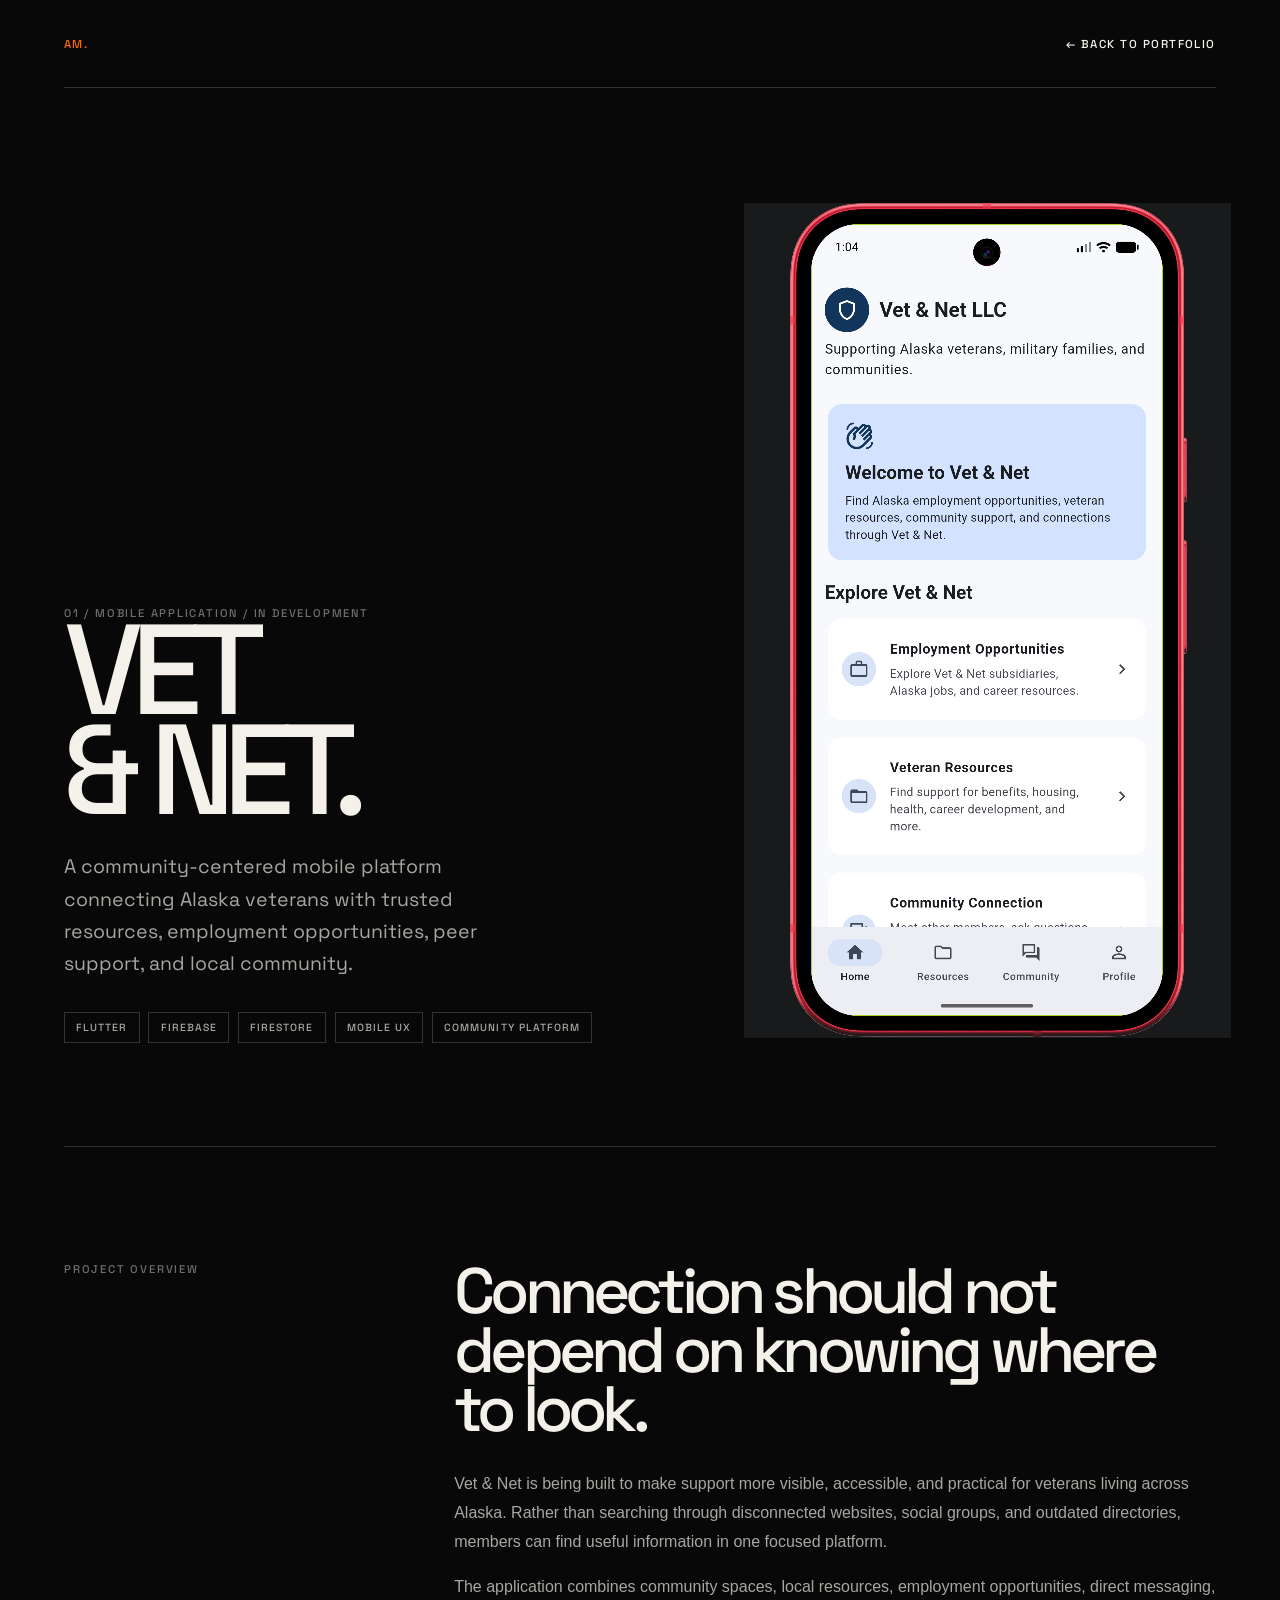
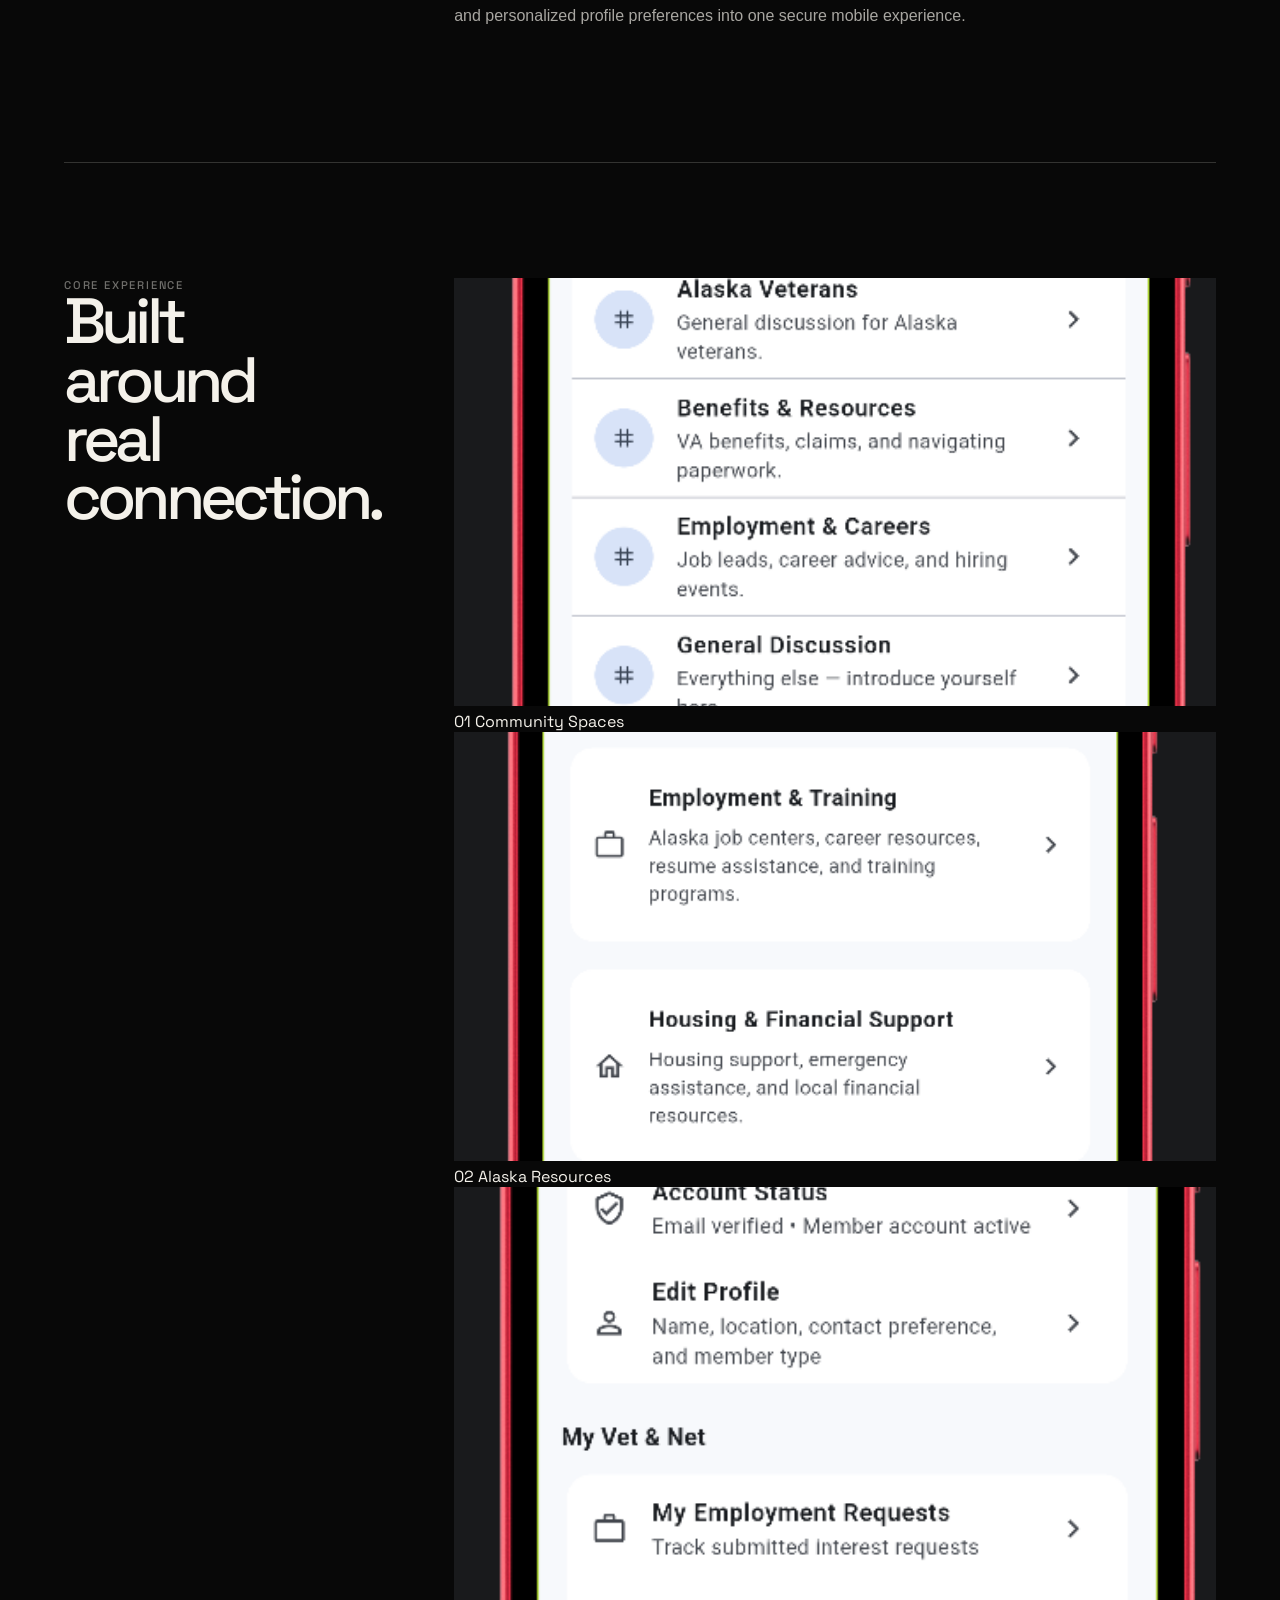
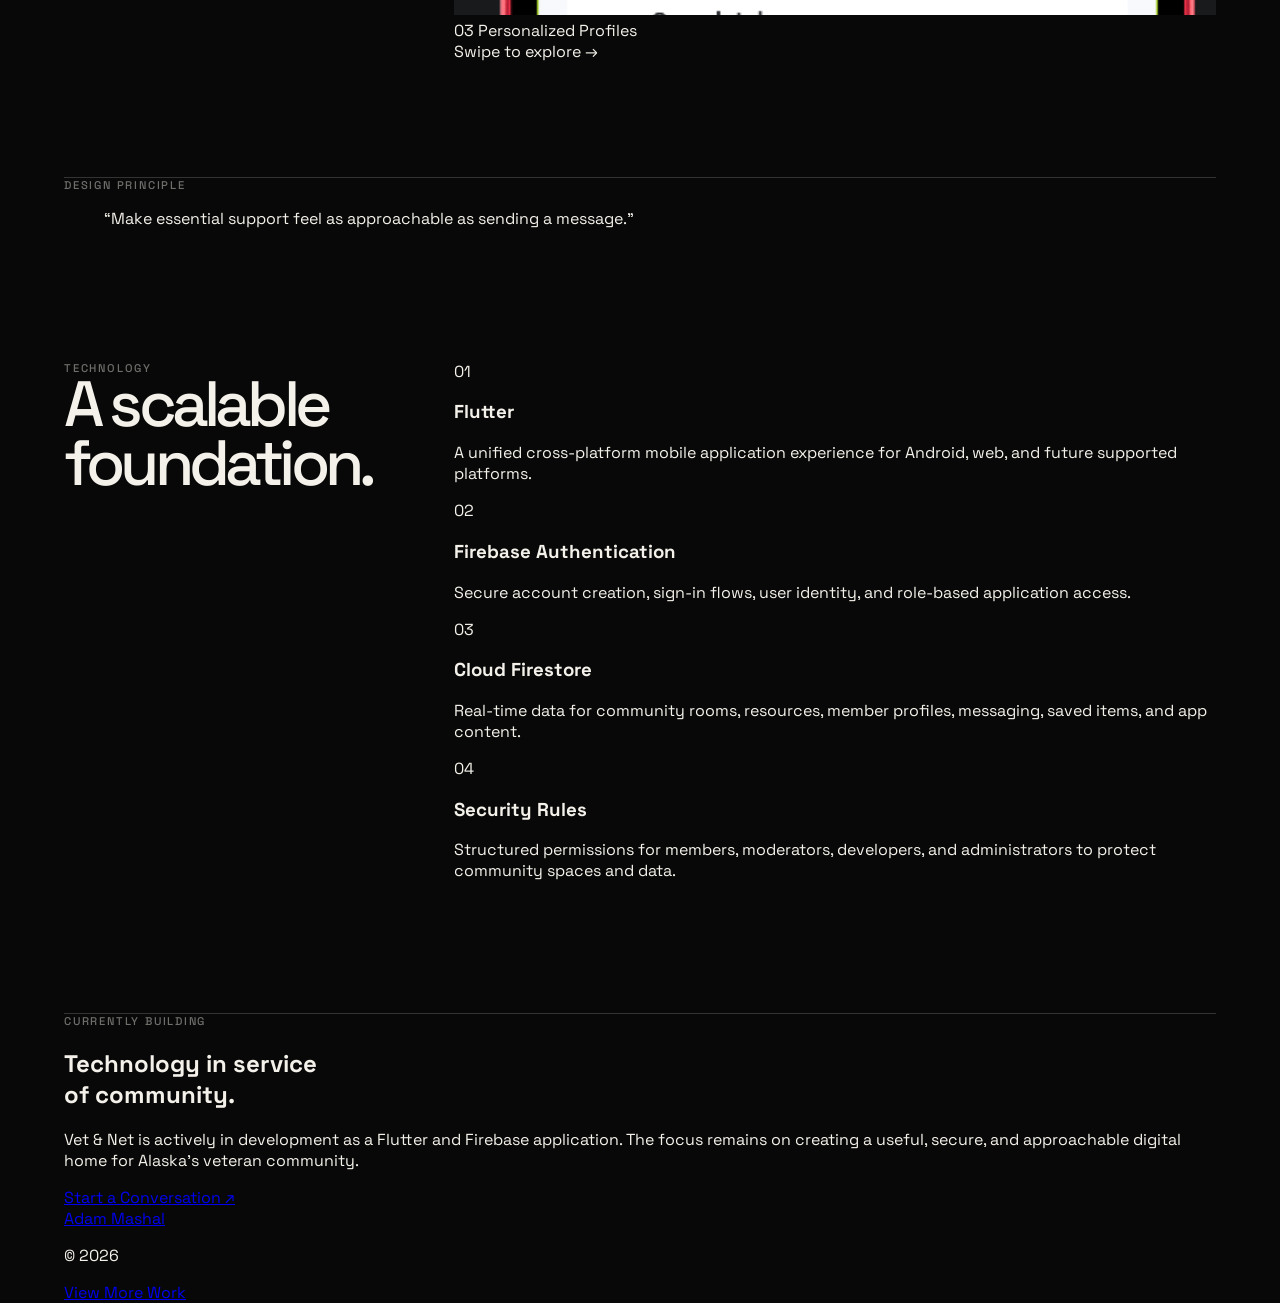
==== commit 24888d4e: "Refactor feature section with swipeable gallery Updated the feature section to include a swipeable g" ====
--- a/vetnet.html
+++ b/vetnet.html
@@ -97,69 +97,35 @@
         </div>
       </section>
 
-      <section class="feature-section">
-        <div class="section-heading">
-          <p class="eyebrow">Core Experience</p>
-          <h2>Built around<br />real connection.</h2>
-        </div>
-
-        <div class="feature-grid">
-          <article class="feature-card feature-card-large">
-            <div class="feature-image zoomable">
-              <img
-                src="assets/vetnet-community.png"
-                alt="Vet and Net community screen"
-              />
-            </div>
-
-            <div class="feature-copy">
-              <p class="feature-number">01</p>
-              <h3>Community Spaces</h3>
-              <p>
-                Public and private rooms give veterans a place to connect,
-                share information, ask questions, and build trusted local
-                support networks.
-              </p>
-            </div>
-          </article>
-
-          <article class="feature-card">
-            <div class="feature-image zoomable">
-              <img
-                src="assets/vetnet-resources.png"
-                alt="Vet and Net resources screen"
-              />
-            </div>
-
-            <div class="feature-copy">
-              <p class="feature-number">02</p>
-              <h3>Alaska Resources</h3>
-              <p>
-                Clear access to veteran services, benefits guidance,
-                community assistance, and location-aware support.
-              </p>
-            </div>
-          </article>
-
-          <article class="feature-card">
-            <div class="feature-image zoomable">
-              <img
-                src="assets/vetnet-profile.png"
-                alt="Vet and Net profile screen"
-              />
-            </div>
-
-            <div class="feature-copy">
-              <p class="feature-number">03</p>
-              <h3>Personalized Profiles</h3>
-              <p>
-                Members can manage preferences, saved opportunities,
-                communication settings, and their community identity.
-              </p>
-            </div>
-          </article>
-        </div>
-      </section>
+<section class="feature-section">
+  <div class="section-heading">
+    <p class="eyebrow">Core Experience</p>
+    <h2>Built around<br />real connection.</h2>
+  </div>
+
+  <!-- New Swipeable Gallery Container -->
+  <div class="phone-gallery-wrapper">
+    <div class="phone-gallery">
+      <article class="feature-card zoomable">
+        <img src="assets/vetnet-community.png" alt="Community Spaces" />
+        <div class="feature-label"><span>01</span> Community Spaces</div>
+      </article>
+
+      <article class="feature-card zoomable">
+        <img src="assets/vetnet-resources.png" alt="Alaska Resources" />
+        <div class="feature-label"><span>02</span> Alaska Resources</div>
+      </article>
+
+      <article class="feature-card zoomable">
+        <img src="assets/vetnet-profile.png" alt="Personalized Profiles" />
+        <div class="feature-label"><span>03</span> Personalized Profiles</div>
+      </article>
+    </div>
+    
+    <!-- Optional: Swipe hint for desktop users -->
+    <div class="gallery-hint">Swipe to explore →</div>
+  </div>
+</section>
 
       <section class="quote-section">
         <p class="eyebrow">Design Principle</p>
--- a/case-study.css
+++ b/case-study.css
@@ -1,3 +1,4 @@
+/* --- Global & Variables --- */
 :root {
   --background: #080808;
   --surface: #121212;
@@ -26,24 +27,14 @@
   font-family: "Space Grotesk", Arial, sans-serif;
 }
 
-img {
-  display: block;
-  width: 100%;
-  max-width: 100%;
-}
-
-a {
-  color: inherit;
-}
-
-/* Page shell */
+/* --- Layout Shell --- */
 .case-study {
   width: min(100%, var(--max-width));
   margin: 0 auto;
   padding: 0 clamp(1.25rem, 5vw, 5rem);
 }
 
-/* Top navigation */
+/* --- Navigation --- */
 .case-nav {
   display: flex;
   align-items: center;
@@ -52,33 +43,26 @@
   border-bottom: 1px solid var(--line);
 }
 
-.case-nav__brand,
-.case-nav__back {
+.case-nav a {
   color: var(--text);
   font-size: 0.72rem;
   font-weight: 500;
   letter-spacing: 0.13em;
   text-decoration: none;
   text-transform: uppercase;
-}
-
-.case-nav__brand {
+  transition: color 200ms ease;
+}
+
+.case-nav .brand-link {
   color: var(--fire);
 }
 
-.case-nav__back {
-  color: var(--muted-text);
-  transition: color 200ms ease;
-}
-
-.case-nav__back:hover,
-.case-nav__back:focus-visible {
+.case-nav a:hover {
   color: var(--fire);
-  outline: none;
-}
-
-/* Hero */
-.case-hero {
+}
+
+/* --- Hero Section --- */
+.project-hero {
   display: grid;
   grid-template-columns: minmax(0, 1.1fr) minmax(280px, 0.9fr);
   gap: clamp(2.5rem, 8vw, 9rem);
@@ -88,23 +72,7 @@
   border-bottom: 1px solid var(--line);
 }
 
-.case-kicker,
-.case-section-label,
-.case-meta dt {
-  margin: 0;
-  color: var(--fire);
-  font-size: 0.7rem;
-  font-weight: 500;
-  letter-spacing: 0.16em;
-  text-transform: uppercase;
-}
-
-.case-kicker {
-  margin-bottom: 1.8rem;
-}
-
-.case-hero h1 {
-  max-width: 800px;
+.project-hero h1 {
   margin: 0;
   font-size: clamp(4.5rem, 10vw, 10.5rem);
   font-weight: 500;
@@ -113,25 +81,25 @@
   text-transform: uppercase;
 }
 
-.case-hero h1 span {
+.project-hero h1 span {
   display: block;
 }
 
-.case-intro {
+.project-intro {
   max-width: 490px;
-  margin: 0 0 2rem;
+  margin: 2rem 0;
   color: var(--muted-text);
   font-size: clamp(1rem, 1.6vw, 1.22rem);
   line-height: 1.65;
 }
 
-.case-tags {
+.project-tags {
   display: flex;
- 	flex-wrap: wrap;
+  flex-wrap: wrap;
   gap: 0.55rem;
 }
 
-.case-tags span {
+.project-tags span {
   padding: 0.5rem 0.7rem;
   border: 1px solid var(--line);
   color: var(--muted-text);
@@ -141,45 +109,8 @@
   text-transform: uppercase;
 }
 
-/* Primary project image */
-.case-feature {
-  padding: clamp(2rem, 5vw, 5rem) 0;
-  border-bottom: 1px solid var(--line);
-}
-
-.case-feature__frame {
-  display: grid;
-  min-height: 620px;
-  place-items: center;
-  overflow: hidden;
-  background:
-    radial-gradient(
-      circle at 50% 45%,
-      rgba(255, 106, 0, 0.16),
-      transparent 44%
-    ),
-    var(--surface);
-}
-
-.case-feature__frame img {
-  width: min(100%, 510px);
-  max-height: 780px;
-  object-fit: contain;
-}
-
-.case-caption {
-  display: flex;
-  justify-content: space-between;
-  gap: 1rem;
-  margin-top: 1rem;
-  color: var(--faint-text);
-  font-size: 0.68rem;
-  letter-spacing: 0.09em;
-  text-transform: uppercase;
-}
-
-/* Overview / content sections */
-.case-section {
+/* --- Content Sections --- */
+.project-summary, .feature-section, .tech-section {
   display: grid;
   grid-template-columns: minmax(180px, 0.34fr) minmax(0, 0.9fr);
   gap: clamp(2rem, 8vw, 9rem);
@@ -187,16 +118,16 @@
   border-bottom: 1px solid var(--line);
 }
 
-.case-section-label {
-  padding-top: 0.45rem;
-}
-
-.case-section__content {
-  max-width: 780px;
-}
-
-.case-section h2 {
-  max-width: 700px;
+.eyebrow, .summary-label p {
+  font-size: 0.7rem;
+  font-weight: 500;
+  letter-spacing: 0.16em;
+  text-transform: uppercase;
+  color: var(--faint-text);
+  margin: 0;
+}
+
+.summary-content h2, .section-heading h2 {
   margin: 0 0 2rem;
   font-size: clamp(2.5rem, 5vw, 5.75rem);
   font-weight: 500;
@@ -204,151 +135,88 @@
   letter-spacing: -0.075em;
 }
 
-.case-section p {
-  margin: 0 0 1.25rem;
+.summary-content p, .feature-copy p {
   color: var(--muted-text);
   font-family: Inter, Arial, sans-serif;
   font-size: 1rem;
   line-height: 1.8;
 }
 
-.case-section p:last-child {
-  margin-bottom: 0;
-}
-
-/* Project metadata */
-.case-meta {
+/* --- Feature Grid --- */
+.feature-grid {
   display: grid;
-  grid-template-columns: repeat(2, minmax(0, 1fr));
-  margin: 2.5rem 0 0;
-  border-top: 1px solid var(--line);
-  border-left: 1px solid var(--line);
-}
-
-.case-meta div {
-  min-height: 118px;
-  padding: 1.25rem;
-  border-right: 1px solid var(--line);
-  border-bottom: 1px solid var(--line);
-}
-
-.case-meta dt {
-  margin-bottom: 1rem;
-  color: var(--faint-text);
-}
-
-.case-meta dd {
-  margin: 0;
-  color: var(--text);
-  font-size: 0.92rem;
-  line-height: 1.5;
-}
-
-/* Image pairs / detail screenshots */
-.case-image-grid {
-  display: grid;
-  grid-template-columns: repeat(2, minmax(0, 1fr));
-  gap: 1rem;
-  margin-top: 3rem;
-}
-
-.case-image-grid figure {
-  margin: 0;
-  overflow: hidden;
+  grid-template-columns: repeat(auto-fit, minmax(300px, 1fr));
+  gap: 2rem;
+  margin-top: 2rem;
+}
+
+.feature-card img {
+  width: 100%;
+  aspect-ratio: 16/9;
+  object-fit: cover;
   background: var(--surface-soft);
-}
-
-.case-image-grid img {
-  aspect-ratio: 4 / 5;
-  object-fit: cover;
-  transition: transform 350ms ease;
-}
-
-.case-image-grid figure:hover img {
-  transform: scale(1.025);
-}
-
-.case-image-grid figcaption {
-  padding: 1rem;
-  color: var(--faint-text);
-  font-size: 0.67rem;
-  letter-spacing: 0.1em;
-  text-transform: uppercase;
-}
-
-/* Closing navigation */
-.case-footer {
+  cursor: zoom-in;
+}
+
+/* --- Lightbox UI --- */
+.lightbox-overlay {
+  position: fixed;
+  inset: 0;
+  z-index: 1000;
+  background: rgba(8, 8, 8, 0.95);
   display: flex;
-  justify-content: space-between;
-  gap: 2rem;
-  padding: 2rem 0 3rem;
-}
-
-.case-footer a {
-  color: var(--text);
-  font-size: 0.72rem;
-  letter-spacing: 0.12em;
-  text-decoration: none;
-  text-transform: uppercase;
-  transition: color 200ms ease;
-}
-
-.case-footer a:hover,
-.case-footer a:focus-visible {
-  color: var(--fire);
-  outline: none;
-}
-
-/* Responsive */
+  align-items: center;
+  justify-content: center;
+  opacity: 0;
+  visibility: hidden;
+  transition: 220ms ease;
+}
+
+.lightbox-overlay.is-open {
+  opacity: 1;
+  visibility: visible;
+}
+
+.lightbox-image {
+  max-width: 90vw;
+  max-height: 80vh;
+  box-shadow: 0 20px 50px rgba(0,0,0,0.5);
+}
+
+.lightbox-close {
+  position: absolute;
+  top: 2rem;
+  right: 2rem;
+  background: none;
+  border: none;
+  color: white;
+  font-size: 2rem;
+  cursor: pointer;
+}
+
+/* --- Typewriter & Animations --- */
+.tw-line {
+  display: inline-block;
+  border-right: 2px solid transparent;
+}
+
+.tw-line.is-typing {
+  border-right-color: var(--fire);
+  animation: tw-blink 0.9s step-end infinite;
+}
+
+@keyframes tw-blink {
+  50% { border-color: transparent; }
+}
+
+/* --- Responsive Fixes --- */
 @media (max-width: 780px) {
-  .case-nav {
-    min-height: 72px;
+  .project-hero, .project-summary, .feature-section, .tech-section {
+    display: block;
+    padding: 3rem 0;
   }
-
-  .case-hero {
-    display: block;
-    min-height: auto;
-    padding: 5rem 0;
+  
+  .project-hero h1 {
+    font-size: 4rem;
   }
-
-  .case-hero h1 {
-    font-size: clamp(4rem, 18vw, 7rem);
-  }
-
-  .case-intro {
-    margin-top: 2.5rem;
-  }
-
-  .case-feature__frame {
-    min-height: 460px;
-    padding: 1.5rem;
-  }
-
-  .case-section {
-    grid-template-columns: 1fr;
-    gap: 1.25rem;
-  }
-
-  .case-meta {
-    grid-template-columns: 1fr;
-  }
-
-  .case-image-grid {
-    grid-template-columns: 1fr;
-  }
-
-  .case-footer {
-    flex-direction: column;
-  }
-}
-
-@media (prefers-reduced-motion: reduce) {
-  *,
-  *::before,
-  *::after {
-    scroll-behavior: auto !important;
-    transition-duration: 0.01ms !important;
-    animation-duration: 0.01ms !important;
-    animation-iteration-count: 1 !important;
-  }
-}
+}
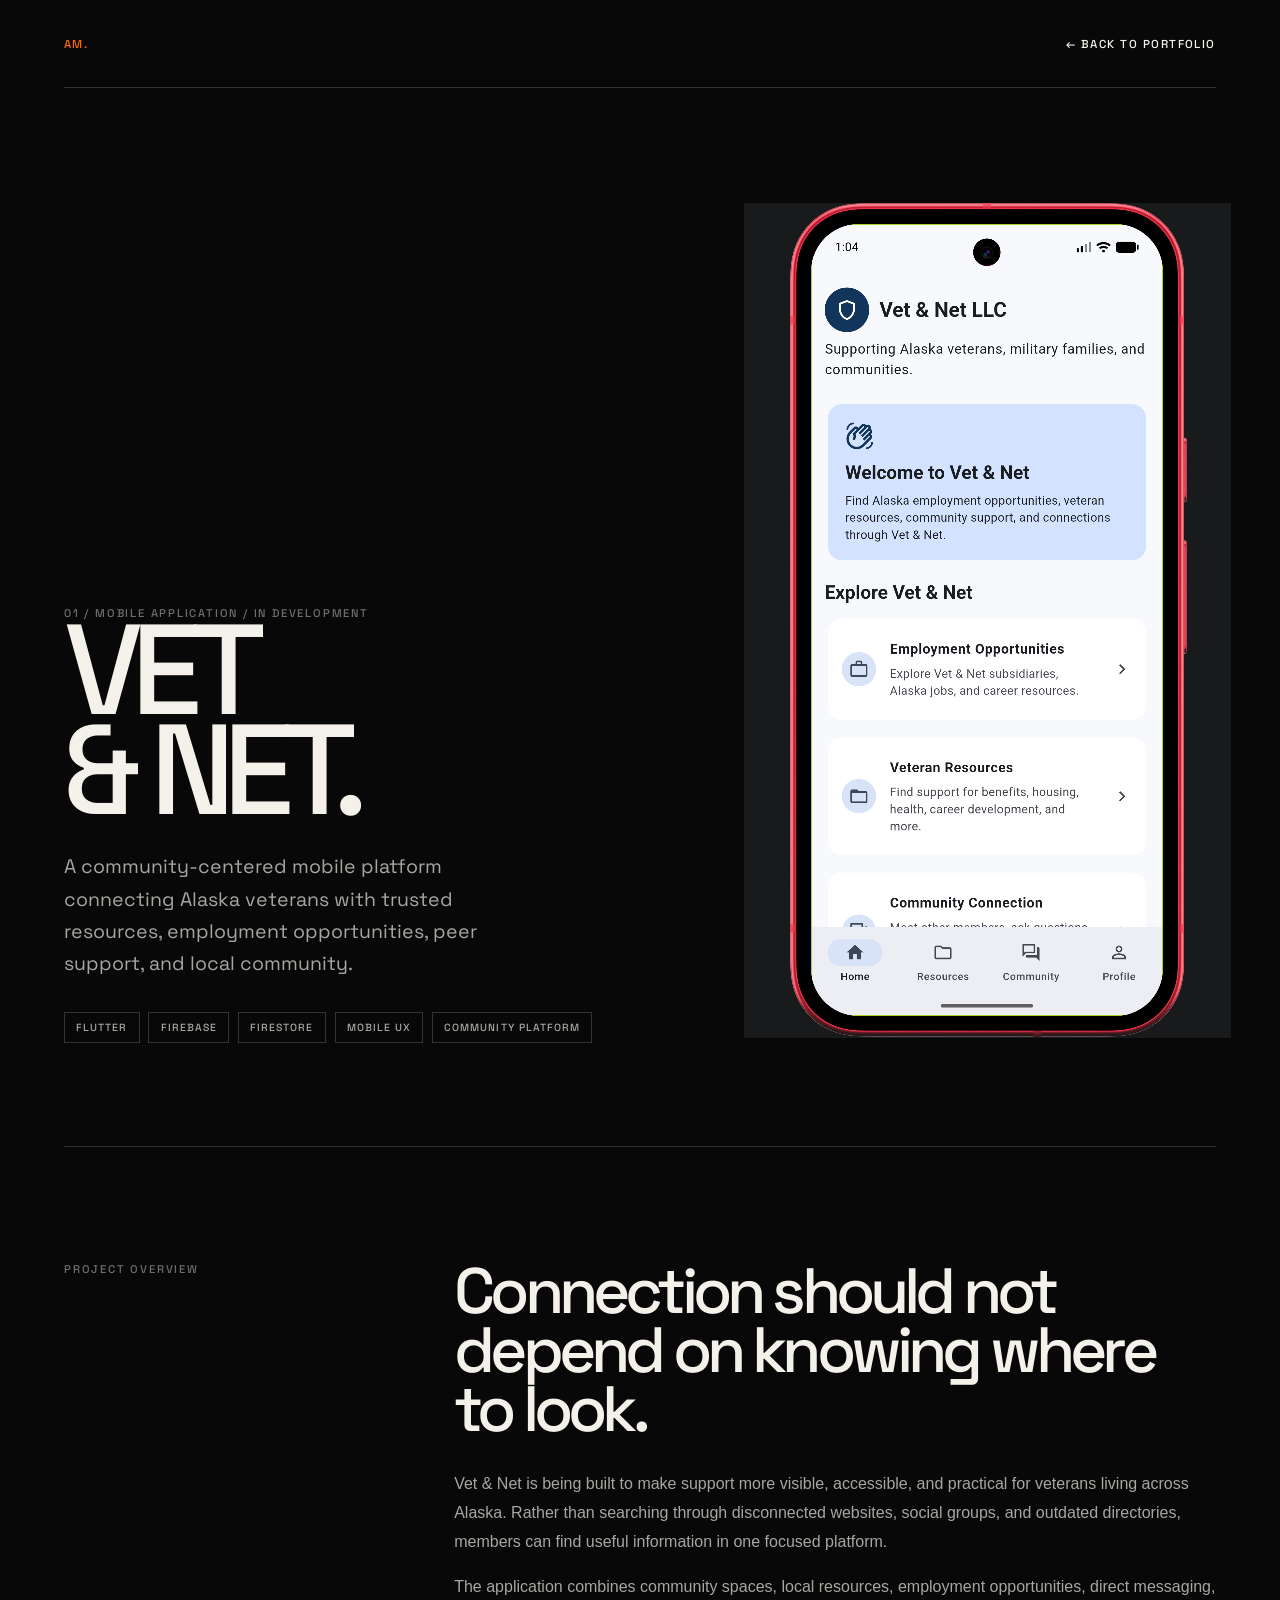
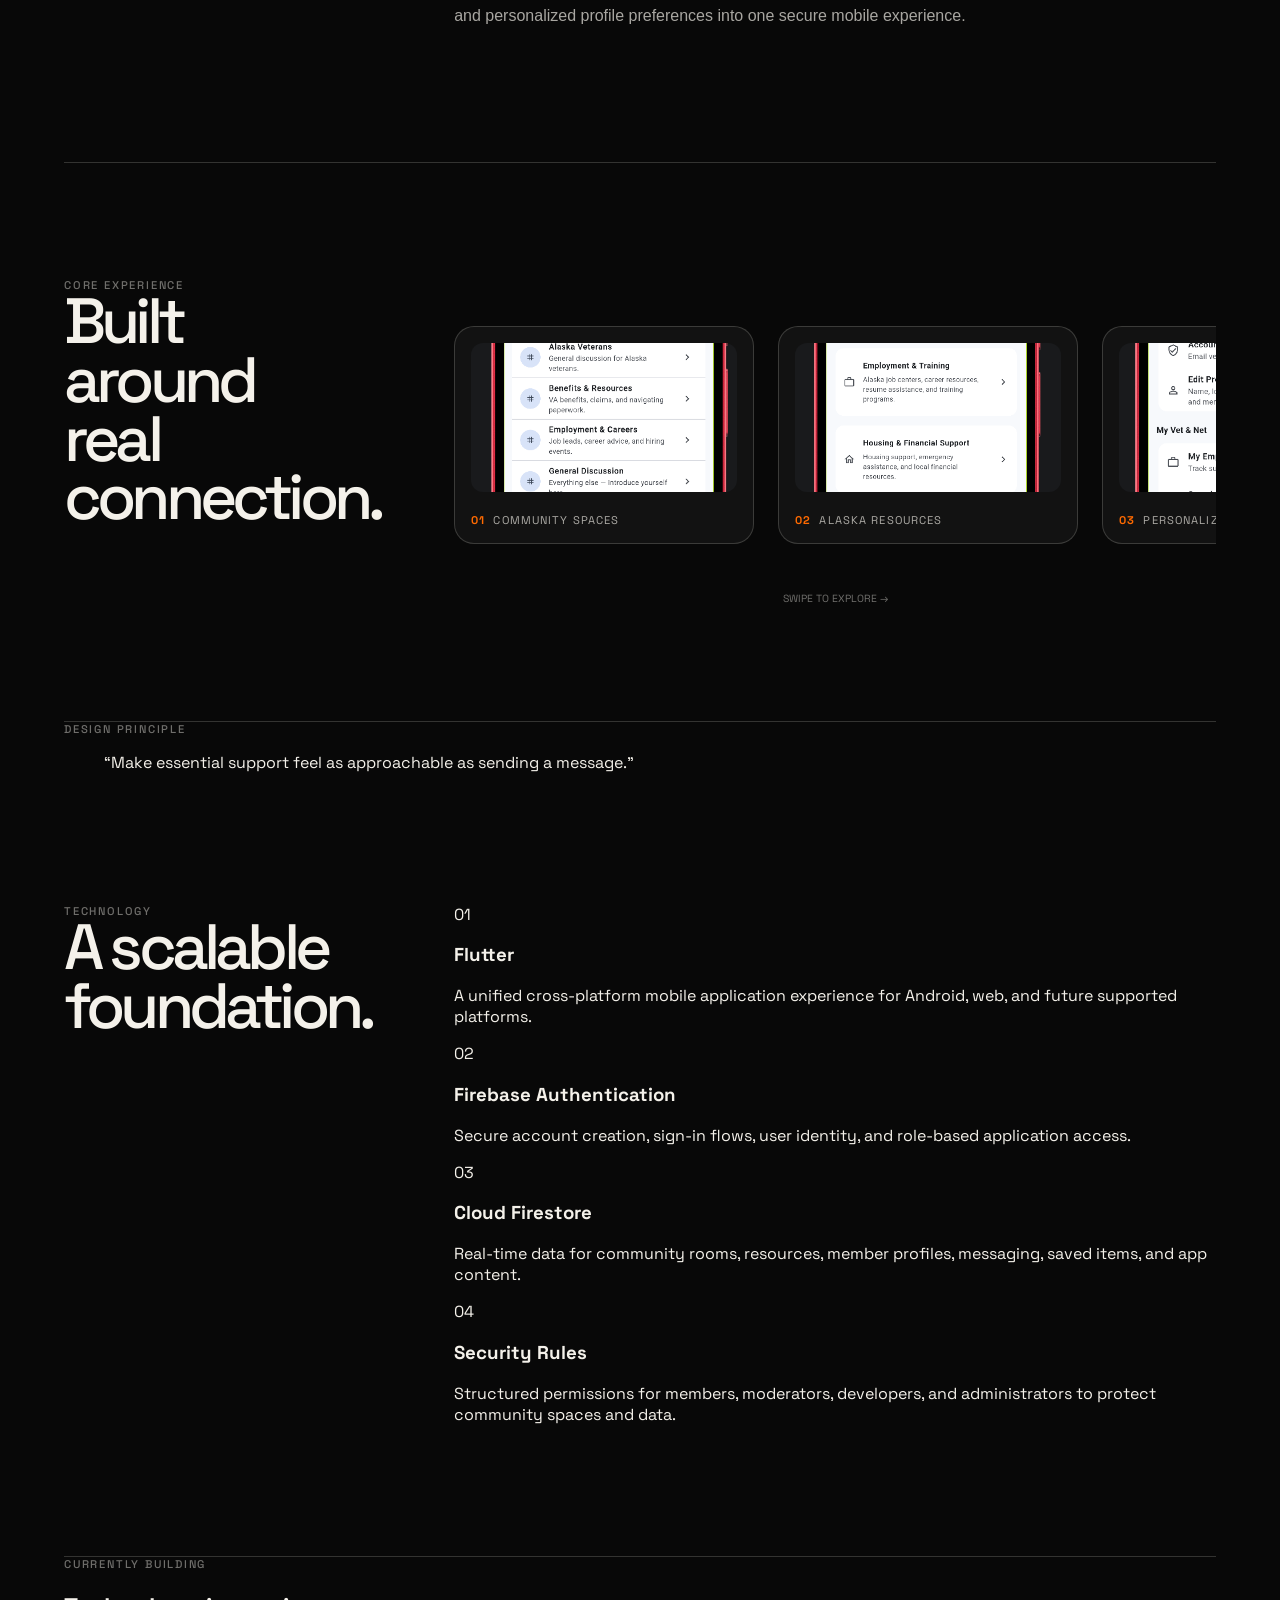
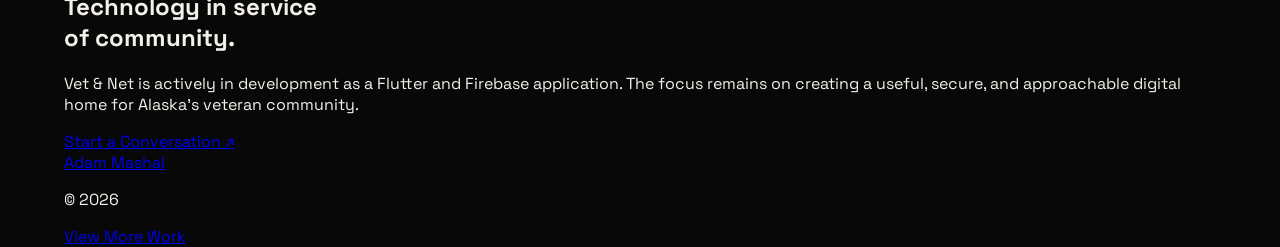
==== commit db6f16e4: "Remove optional comments from vetnet.html Removed optional comments for swipe hint and lightbox." ====
--- a/vetnet.html
+++ b/vetnet.html
@@ -122,7 +122,6 @@
       </article>
     </div>
     
-    <!-- Optional: Swipe hint for desktop users -->
     <div class="gallery-hint">Swipe to explore →</div>
   </div>
 </section>
@@ -214,7 +213,6 @@
       </footer>
     </main>
 
-    <!-- Click-to-view lightbox for the app screenshots above -->
     <div class="lightbox-overlay" id="lightbox">
       <button class="lightbox-close" aria-label="Close">&times;</button>
       <button class="lightbox-prev" aria-label="Previous screenshot">&lsaquo;</button>
--- a/case-study.css
+++ b/case-study.css
@@ -109,6 +109,63 @@
   text-transform: uppercase;
 }
 
+/* --- Swipeable Gallery Logic --- */
+.phone-gallery-wrapper {
+  margin-top: 3rem;
+  position: relative;
+}
+
+.phone-gallery {
+  display: flex;
+  gap: 1.5rem;
+  overflow-x: auto;
+  scroll-snap-type: x mandatory; /* The magic for snapping */
+  padding-bottom: 2rem;
+  scrollbar-width: none; /* Hides scrollbar on Firefox */
+}
+
+.phone-gallery::-webkit-scrollbar {
+  display: none; /* Hides scrollbar on Chrome/Safari */
+}
+
+.phone-gallery .feature-card {
+  flex: 0 0 300px; /* Adjust width to fit your phone assets */
+  scroll-snap-align: center;
+  background: var(--surface);
+  padding: 1rem;
+  border-radius: 20px;
+  border: 1px solid var(--line);
+}
+
+.phone-gallery img {
+  width: 100%;
+  border-radius: 12px;
+  margin-bottom: 1rem;
+}
+
+.feature-label {
+  font-size: 0.7rem;
+  text-transform: uppercase;
+  letter-spacing: 0.1em;
+  color: var(--muted-text);
+  display: flex;
+  align-items: center;
+  gap: 0.5rem;
+}
+
+.feature-label span {
+  color: var(--fire);
+  font-weight: bold;
+}
+
+.gallery-hint {
+  text-align: center;
+  font-size: 0.65rem;
+  text-transform: uppercase;
+  color: var(--faint-text);
+  margin-top: 1rem;
+}
+
 /* --- Content Sections --- */
 .project-summary, .feature-section, .tech-section {
   display: grid;
